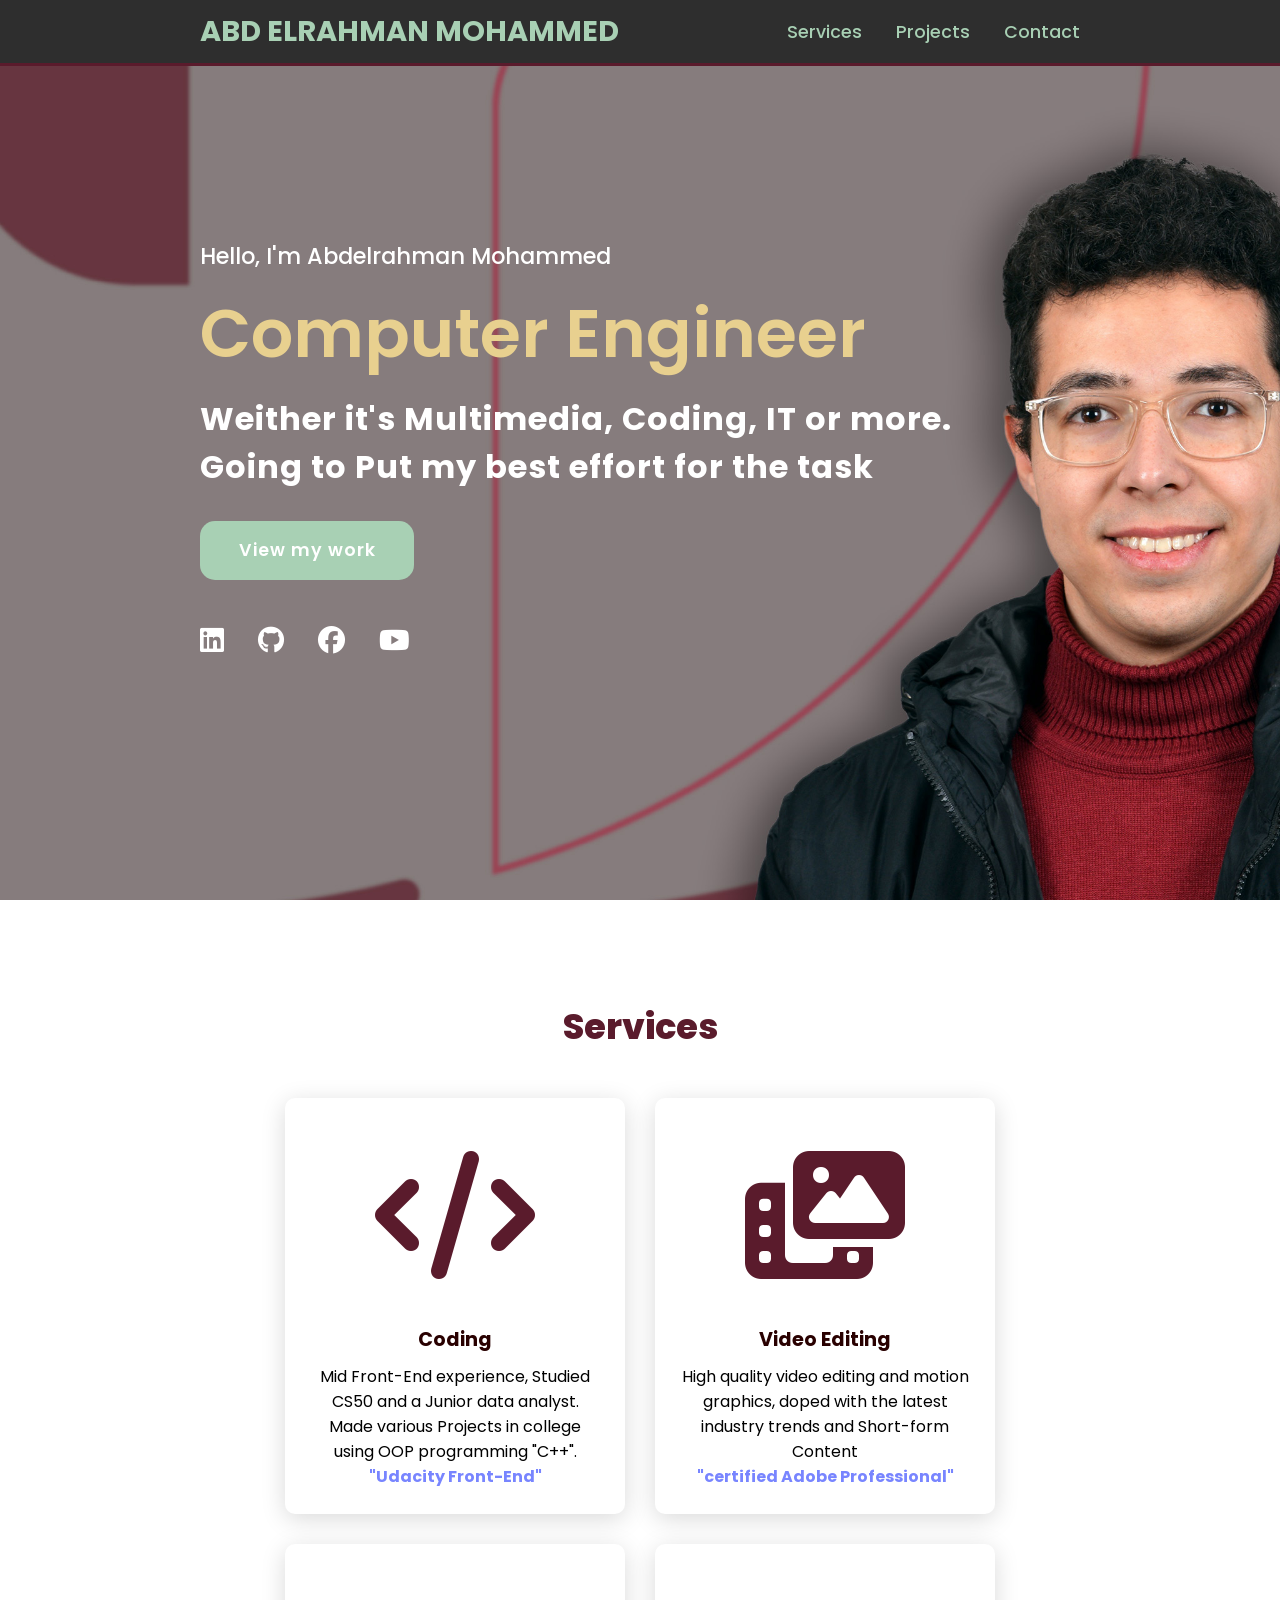
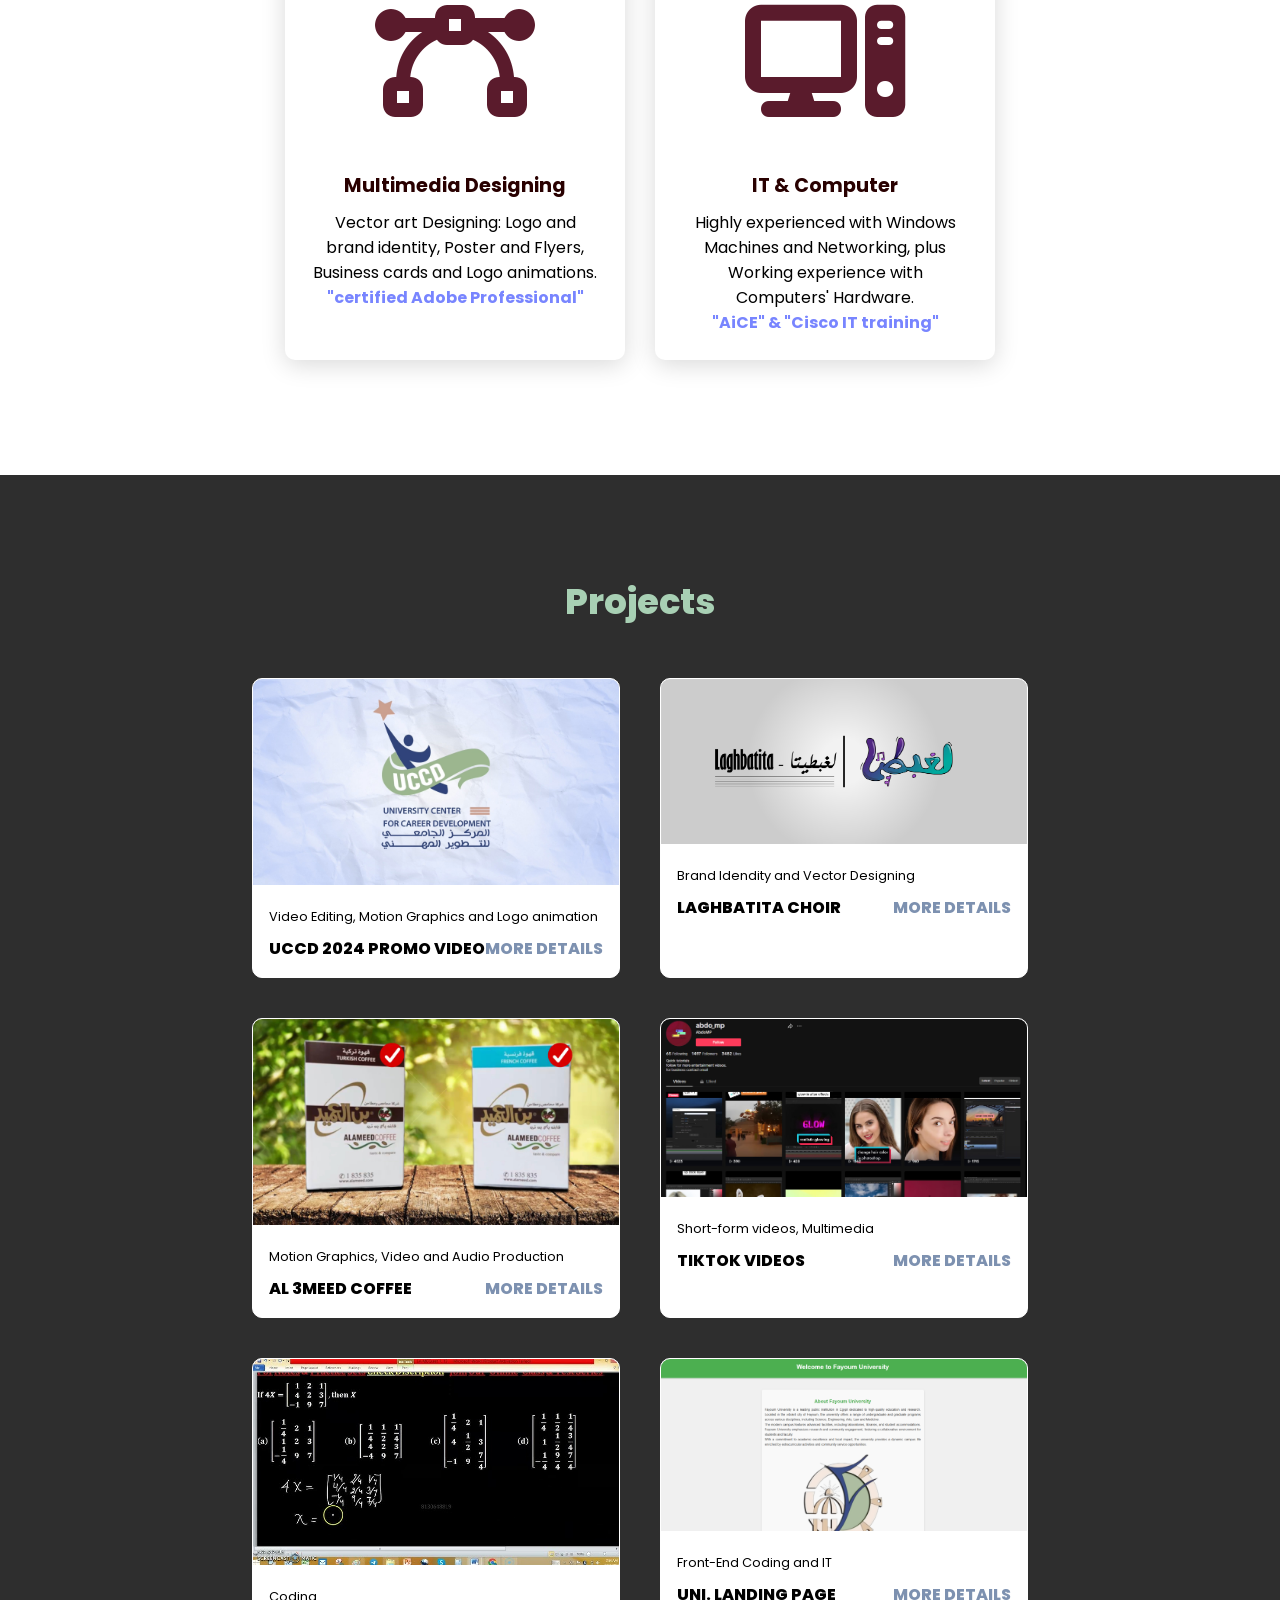
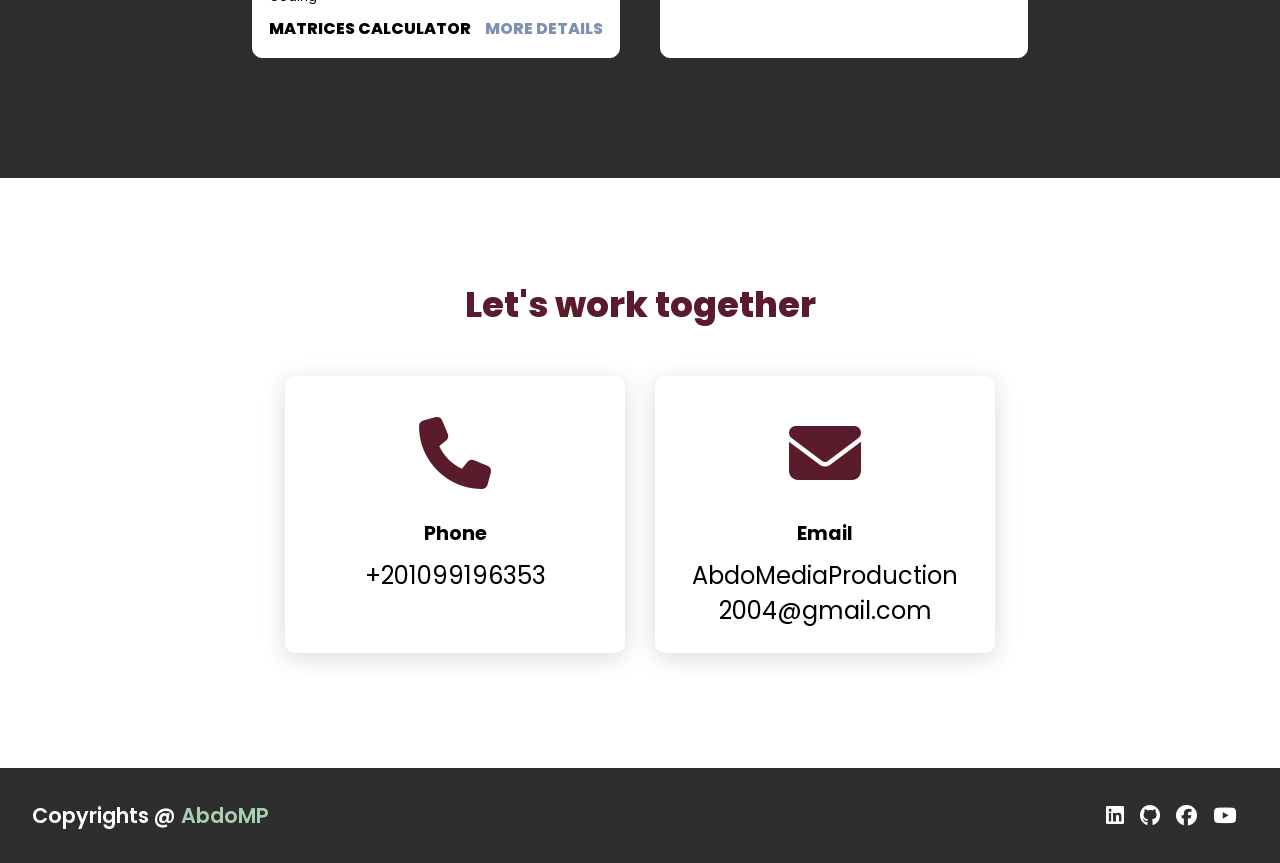
==== index.html @ b83d15d7 "Update index.html - added the favicon into the code" ====
<!DOCTYPE html>
<html lang="en">
<head>
    <meta charset="UTF-8">
    <meta http-equiv="X-UA-Compatible" content="IE=edge">
    <meta name="viewport" content="width=device-width, initial-scale=1.0">
    <link rel="stylesheet" href="https://cdnjs.cloudflare.com/ajax/libs/font-awesome/6.6.0/css/all.min.css">
    <link rel="stylesheet" href="style.css">
    <link rel="icon" type="image/png" href="Images/favicon-32x32.png" sizes="32x32">
    <title>Abd ElRahman Moahmmed</title>
</head>
<body>

    <header>
        <a href="#" class="logo">Abd ElRahman Mohammed</a>
        <nav class="navigation">
            <a href="#services">Services</a>
            <a href="#projects">Projects</a>
            <a href="#contact">Contact</a>
        </nav>
    </header>


    <section class="main">
        <div>
            <h2>Hello, I'm Abdelrahman Mohammed<br><span>Computer Engineer</span></h2>
            <h3>Weither it's Multimedia, Coding, IT or more. <br> Going to Put my best effort for the task </h3>
            <a href="#projects" class="main-btn">View my work</a>
            <div class="social-icons">
                <a href="https://www.linkedin.com/in/abdelrahman-abdomp/"><i class="fab fa-linkedin"></i></a>
                <a href="https://github.com/AbdoMP/"><i class="fab fa-github"></i></a>
                <a href="https://www.facebook.com/abdelrahman.MP"><i class="fab fa-facebook"></i></a>
                <a href="https://www.youtube.com/@AbdelrahmanMohammed-AMP"><i class="fab fa-youtube"></i></a>
            </div>
        </div>
    </section>

    <section class="cards" id="services">
        <h2 class="title">Services</h2>
        <div class="content">
            <div class="card">
                <div class="icon">
                    <i class="fas fa-code"></i>
                </div>
                <div class="info">
                    <h3>Coding</h3>
                    <p>Mid Front-End experience, Studied CS50 and a Junior data analyst. Made various Projects in college using OOP programming "C++".<br><span class="doped-text"><a href="https://www.linkedin.com/in/abdelrahman-abdomp/details/certifications/1722233247316/single-media-viewer?type=DOCUMENT&profileId=ACoAAEUu2M4BMmlgwh58md3_iPTvlLld6Kmhwlw&lipi=urn%3Ali%3Apage%3Ad_flagship3_profile_view_base_certifications_details%3BXiGiwNswSCu78%2B%2FYPoWRJw%3D%3D" target="_blank">"Udacity Front-End"</a></span></p>
                </div>
            </div>
            <div class="card">
                <div class="icon">
                    <i class="fa-solid fa-photo-film"></i>
                </div>
                <div class="info">
                    <h3>Video Editing</h3>
                    <p>High quality video editing and motion graphics, doped with the latest industry trends and Short-form Content<br><span class="doped-text"><a href="https://www.linkedin.com/in/abdelrahman-abdomp/details/certifications/1719324567109/single-media-viewer?type=DOCUMENT&profileId=ACoAAEUu2M4BMmlgwh58md3_iPTvlLld6Kmhwlw&lipi=urn%3Ali%3Apage%3Ad_flagship3_profile_view_base_certifications_details%3B%2FbfUIyzpTRaXxuN9Q1cxyA%3D%3D" target="_blank">"certified Adobe Professional"</a></span></p>
                </div>
            </div>
            <div class="card">
                <div class="icon">
                    <i class="fas fa-solid fa-bezier-curve"></i>
                </div>
                <div class="info">
                    <h3>Multimedia Designing</h3>
                    <p>Vector art Designing: Logo and brand identity, Poster and Flyers, Business cards and Logo animations. <br><span class="doped-text"><a href="https://www.linkedin.com/in/abdelrahman-abdomp/details/certifications/1719324567109/single-media-viewer?type=DOCUMENT&profileId=ACoAAEUu2M4BMmlgwh58md3_iPTvlLld6Kmhwlw&lipi=urn%3Ali%3Apage%3Ad_flagship3_profile_view_base_certifications_details%3B%2FbfUIyzpTRaXxuN9Q1cxyA%3D%3D" target="_blank">"certified Adobe Professional"</a></span></p>
                </div>
            </div>
            <div class="card">
                <div class="icon">
                    <i class="fas fa-solid fa-computer"></i>
                </div>
                <div class="info">
                    <h3>IT & Computer</h3>
                    <p>Highly experienced with Windows Machines and Networking, plus Working experience with Computers' Hardware.<br><span class="doped-text"><a href="https://intranet.alxswe.com/certificates/RcXTC2Nf6H" target="_blank">"AiCE"</a> & "Cisco IT training"</span></p>
                </div>
            </div>
        </div>
    </section>

    <section class="projects" id="projects">
        <h2 class="title">Projects</h2>
        <div class="content">
            <div class="project-card">
                <div class="project-image">
                    <img src="Images/Projects/UCCD-Promo/UCCD-Promo.jpg" alt="UCCD-Promo">
                </div>
                <div class="project-info">
                    <p class="project-category">Video Editing, Motion Graphics and Logo animation</p>
                    <strong class="project-title">
                        <span>UCCD 2024 Promo Video</span>
                        <a href="https://www.youtube.com/watch?v=gYObmdC-WsQ" class="more-details" target="_blank">More details</a>
                    </strong>
                </div>
            </div>
            <div class="project-card">
                <div class="project-image">
                    <img src="Images/Projects/Laghbatita/Baner.png" alt="Laghbatita"/>
                </div>
                <div class="project-info">
                    <p class="project-category">Brand Idendity and Vector Designing</p>
                    <strong class="project-title">
                        <span>Laghbatita Choir</span>
                        <a href="https://www.instagram.com/laghbatitachoir/" class="more-details" target="_blank">More details</a>
                    </strong>
                </div>
            </div>
            <div class="project-card">
                <div class="project-image">
                    <img src="Images/Projects/Al-3meed-Coffee/al3meed-photo.jpg" alt="al3meed"/>
                </div>
                <div class="project-info">
                    <p class="project-category">Motion Graphics, Video and Audio Production</p>
                    <strong class="project-title">
                        <span>Al 3meed Coffee</span>
                        <a href="https://www.youtube.com/watch?v=Ej0nU4CX_0M" target="_blank" class="more-details">More details</a>
                    </strong>
                </div>
            </div>
            <div class="project-card">
                <div class="project-image">
                    <img src="Images/Projects/TikTok/tiktok-screenshot.jpg" alt="tiktok"/>
                </div>
                <div class="project-info">
                    <p class="project-category">Short-form videos, Multimedia</p>
                    <strong class="project-title">
                        <span>TikTok videos</span>
                        <a href="https://www.tiktok.com/@abdo_mp" target="_blank" class="more-details">More details</a>
                    </strong>
                </div>
            </div>
            <div class="project-card">
                <div class="project-image">
                    <img src="Images/Projects/Matices-Calc/matrix.jpg" alt="matrix"/>
                </div>
                <div class="project-info">
                    <p class="project-category">Coding</p>
                    <strong class="project-title">
                        <span>Matrices Calculator</span>
                        <a href="https://github.com/AbdoMP/Matrix-Calculator" target="_blank" class="more-details">More details</a>
                    </strong>
                </div>
            </div>
            <div class="project-card">
                <div class="project-image">
                    <img src="Images/Projects/College-landing-page/college-screenshot.png" alt="uni-landing-page"/>
                </div>
                <div class="project-info">
                    <p class="project-category">Front-End Coding and IT</p>
                    <strong class="project-title">
                        <span>Uni. Landing page</span>
                        <a href="https://youtu.be/jrsmlNrQq4Q" target="_blank" class="more-details">More details</a>
                    </strong>
                </div>
            </div>
        </div>
    </section>

    <section class="cards contact" id="contact">
        <h2 class="title">Let's work together</h2>
        <div class="content">
            <div class="card">
                <div class="icon">
                    <i class="fas fa-phone"></i>
                </div>
                <div class="info">
                    <h3>Phone</h3>
                    <p>+201099196353</p>
                </div>
            </div>
            <div class="card">
                <div class="icon">
                    <i class="fas fa-envelope"></i>
                </div>
                <div class="info">
                    <h3>Email</h3>
                    <p>AbdoMediaProduction<br>2004@gmail.com</p>
                </div>
            </div>
        </div>
    </section>
    
    <footer class="footer">
        <p class="footer-title">Copyrights @ <span>AbdoMP</span></p>
        <div class="social-icons">
            <a href="https://www.linkedin.com/in/abdelrahman-abdomp/"><i class="fab fa-linkedin"></i></a>
            <a href="https://github.com/AbdoMP/"><i class="fab fa-github"></i></a>
            <a href="https://www.facebook.com/abdelrahman.MP"><i class="fab fa-facebook"></i></a>
            <a href="https://www.youtube.com/@AbdelrahmanMohammed-AMP"><i class="fab fa-youtube"></i></a>
        </div>
    </footer>

</body>
</html>
---- style.css ----
@import url('https://fonts.googleapis.com/css2?family=Poppins:ital,wght@0,100;0,200;0,300;0,400;0,500;0,600;0,700;0,800;0,900;1,100;1,200;1,300;1,400;1,500;1,600;1,700;1,800;1,900&display=swap');

*{
    font-family: 'Poppins', sans-serif;
    margin: 0;
    padding: 0;
    box-sizing: border-box;
    scroll-behavior: smooth; 
}


header {
    background-color: #2E2E2E;
    width: 100%;
    position: fixed;
    z-index: 999;
    display: flex;
    justify-content: space-between;
    align-items: center;
    padding: 10px 200px ;
    border-bottom: 0.2em solid #5A1B2C;
}

.logo{
    text-decoration: none;
    color: #A8D0B4;
    text-transform: uppercase;
    font-weight: 700;
    font-size: 1.8em;
}

.navigation a{
    color: #A8D0B4;
    text-decoration: none;
    font-size: 1.1em;
    font-weight: 500;
    padding-left: 30px;
}

.navigation a:hover{
    color: #E8D08F;
}

section {
    padding: 100px 200px;
}

.main {
    width: 100%;
    min-height: 100vh;
    display: flex;
    align-items: center;
    background: url(Images/main-Panner.jpg) no-repeat;
    background-size: cover;
    background-position: center;
    background-attachment: fixed;
}

.main h2 {
    color: #ffffff;
    font-size: 1.4em;
    font-weight: 500;
}

.main h2 span {
    display: inline-block;
    margin-top: 10px;
    color: #E8D08F;
    font-size: 3em;
    font-weight: 600;
}

.main h3 {
    color: #fff;
    font-size: 2em;
    font-weight: 700;
    letter-spacing: 1px;
    margin-top: 10px;
    margin-bottom: 30px;
}

.main-btn {
    color: #fff;
    background-color: #A8D0B4;
    text-decoration: none;
    font-size: 1.1em;
    font-weight: 600;
    display: inline-block;
    padding: 0.9375em 2.1875em;
    letter-spacing: 1px;
    border-radius: 15px;
    margin-bottom: 40px;
    transition: 0.7s ease;
}

.main-btn:hover {
    background-color: #b3afa4;
    transform: scale(1.1);
}

.social-icons a {
    color: #fff;
    font-size: 1.7em;
    padding-right: 30px;
}

.title {
    display: flex;
    justify-content: center;
    color: #5A1B2C;
    font-size: 2.2em;
    font-weight: 800;
    margin-bottom: 30px;
}

.content {
    display: flex;
    justify-content: center;
    flex-direction: row;
    flex-wrap: wrap;
}

.doped-text{
    color: #7885ff;
    font-weight: bolder;
    text-decoration: none;
}

.doped-text a{
    text-decoration: none;
    color: #7885ff;
}

.doped-text a:hover{
    color: #485aff;
}

.projects h2{
    color: #A8D0B4;
}

.card {
    background-color: #fff;
    width: 21.25em;
    box-shadow: 0 5px 25px rgba(1 1 1 / 15%);
    border-radius: 10px;
    padding: 25px;
    margin: 15px;
    transition: 0.7s ease;
}

.card:hover {
    transform: scale(1.1);
}

.card .icon {
    color: #5A1B2C;
    font-size: 8em;
    text-align: center;
}

.info {
    text-align: center;
}

.info h3{
    color: #290000;
    font-size: 1.2em;
    font-weight: 700;
    margin: 10px;
}

.projects {
    background-color: #2E2E2E;
}

.projects .content{
    margin-top: 30px;
}

.project-card {
    background-color: #fff;
    border: 1px solid #fff;
    min-height: 14em;
    width: 23em;
    overflow: hidden;
    border-radius: 10px;
    margin: 20px;
    transition: 0.7s ease;
}

.project-card:hover {
   transform: scale(1.1);
}

.project-card:hover .project-image {
    opacity: 0.9;
 }

.project-image img{
    width: 100%
}

.project-info {
    padding: 1em;
}

.project-category {
    font-size: 0.8em;
    color: #000;
}

.project-title {
    display: flex;
    justify-content: space-between;
    text-transform: uppercase;
    font-weight: 800;
    margin-top: 10px;
}

.more-details {
    text-decoration: none;
    color: #7D91B0;
}

.more-details:hover {
    color: #E8D08F;
}

.contact .icon{
    font-size: 4.5em;
}

.contact .info h3 {
    color: #000;
}

.contact .info p {
    font-size: 1.5em;
}

.footer {
    background-color: #2E2E2E;
    color: #fff;
    padding: 2em;
    display: flex;
    justify-content: space-between;
}

.footer-title {
    font-size: 1.3em;
    font-weight: 600;
}

.footer-title span {
    color: #A8D0B4;
}

.footer .social-icons a{
    font-size: 1.3em;
    padding: 0 12px 0 0;
}

@media (max-width:1023px){
    header{
        padding: 12px 20px;
    }

    .navigation a{
        padding-left: 10px;
    }

    .title{
        font-size: 1.8em;
    }

    section{
        padding: 80px 20px;
    }

    .main-content h2{
        font-size: 1em;
    }

    .main-content h3{
        font-size: 1.6em;
    }

    .content{
        flex-direction: column;
        align-items: center;
    }

}

@media (max-width:641px){
    body{
        font-size: 12px;
    }

    .main-content h2{
        font-size: 0.8em;
    }

    .main-content h3{
        font-size: 1.4em;
    }
}

@media (max-width:300px){
    body{
        font-size: 10px;
     
    }
}
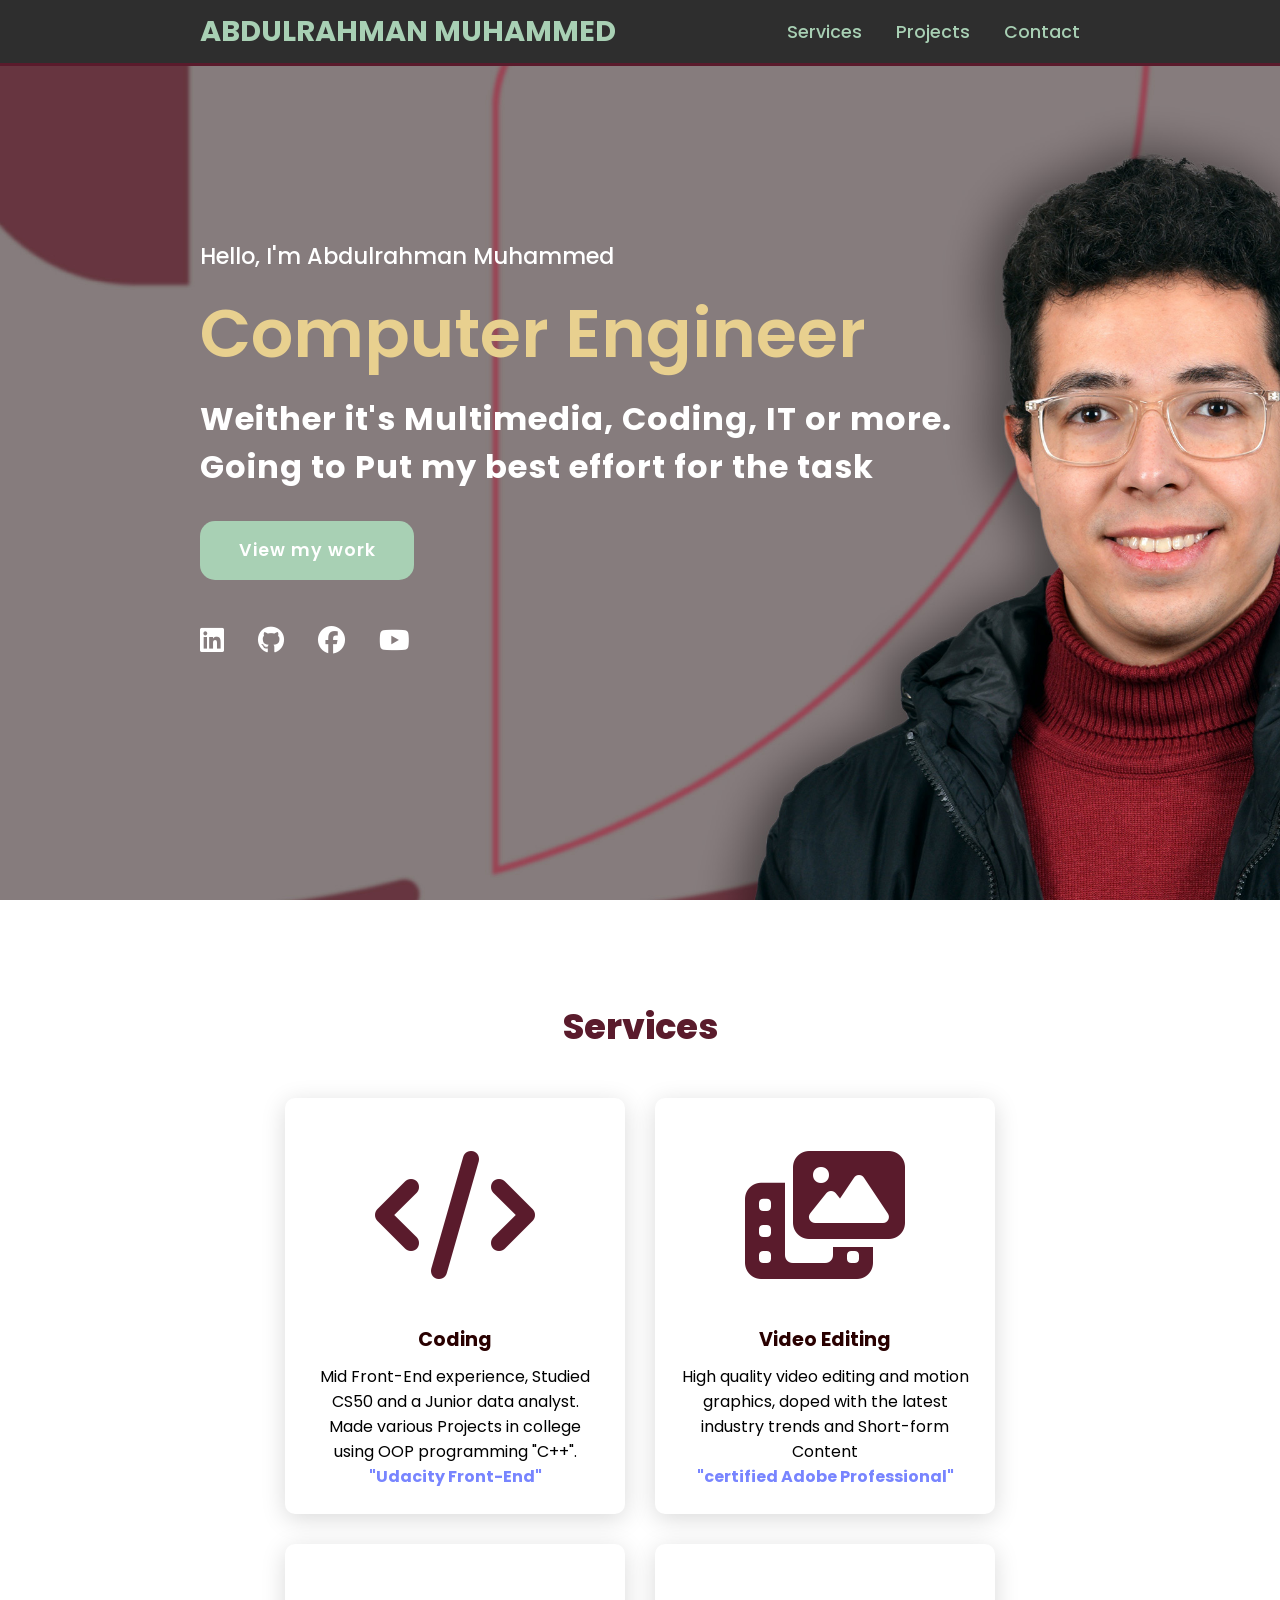
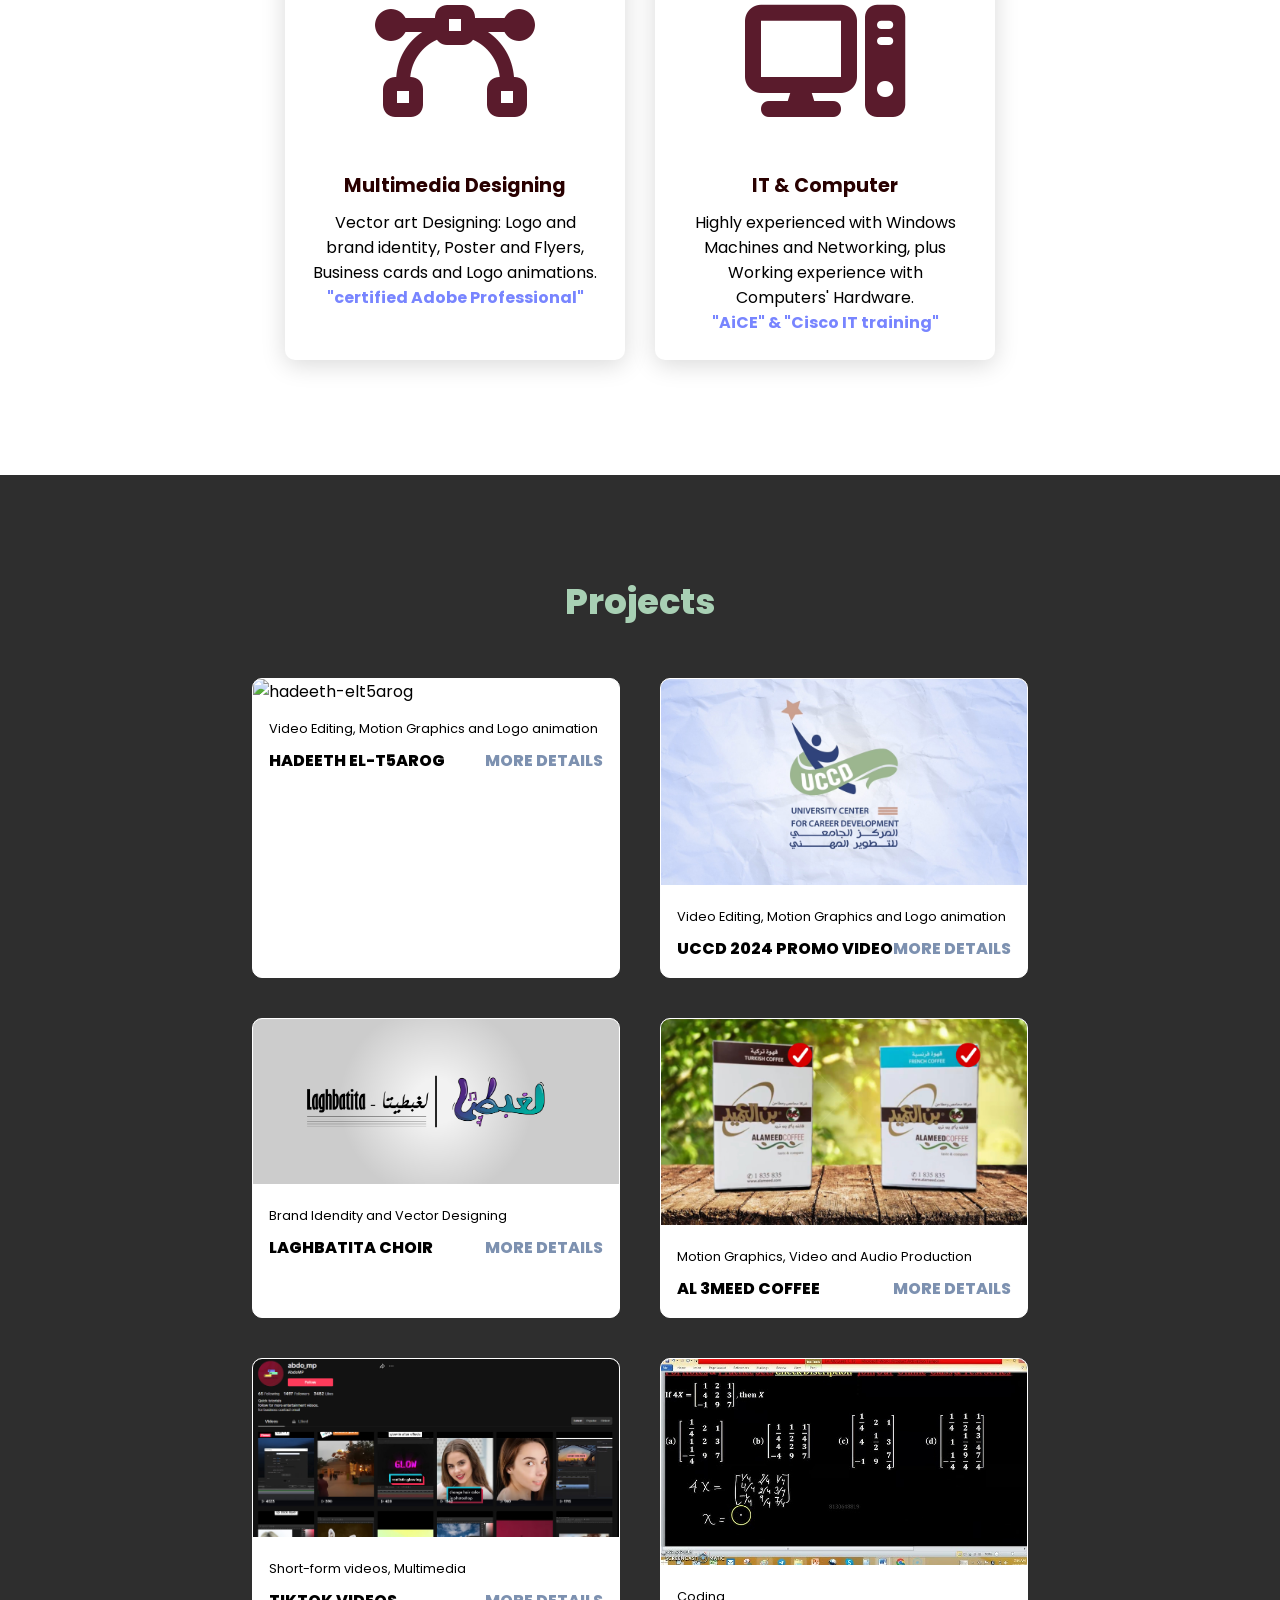
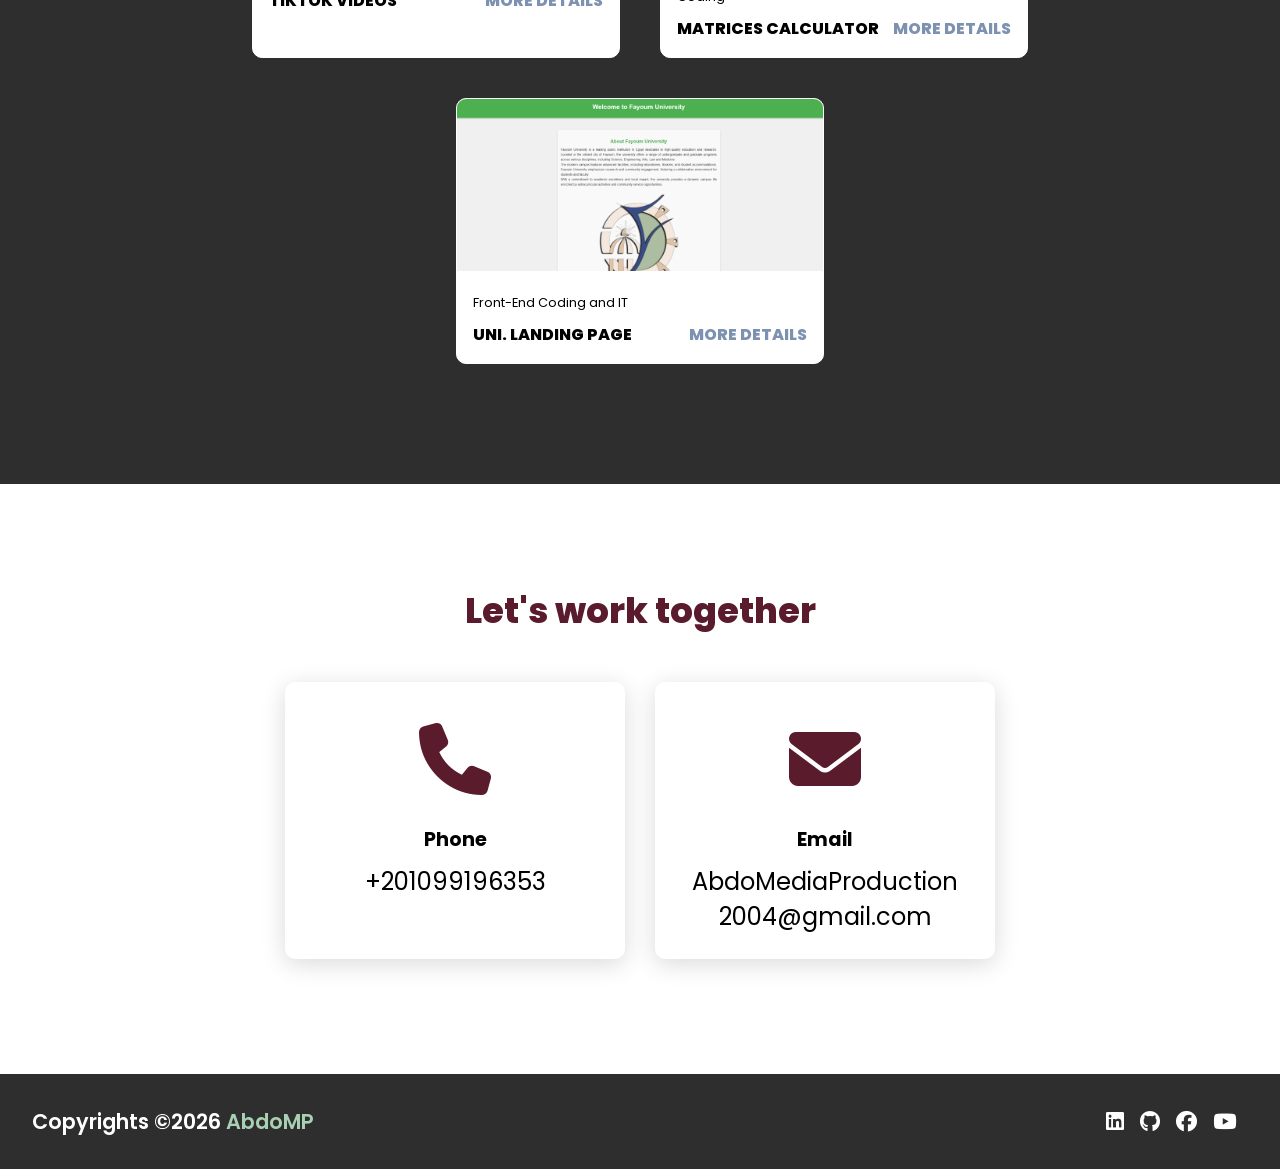
==== commit a4d39681: "hadeeth_elt5arog" ====
--- a/index.html
+++ b/index.html
@@ -7,12 +7,12 @@
     <link rel="stylesheet" href="https://cdnjs.cloudflare.com/ajax/libs/font-awesome/6.6.0/css/all.min.css">
     <link rel="stylesheet" href="style.css">
     <link rel="icon" type="image/png" href="Images/favicon-32x32.png" sizes="32x32">
-    <title>Abd ElRahman Moahmmed</title>
+    <title>Abdulrahman Muhammed</title>
 </head>
 <body>
 
     <header>
-        <a href="#" class="logo">Abd ElRahman Mohammed</a>
+        <a href="#" class="logo">Abdulrahman Muhammed</a>
         <nav class="navigation">
             <a href="#services">Services</a>
             <a href="#projects">Projects</a>
@@ -23,7 +23,7 @@
 
     <section class="main">
         <div>
-            <h2>Hello, I'm Abdelrahman Mohammed<br><span>Computer Engineer</span></h2>
+            <h2>Hello, I'm Abdulrahman Muhammed<br><span>Computer Engineer</span></h2>
             <h3>Weither it's Multimedia, Coding, IT or more. <br> Going to Put my best effort for the task </h3>
             <a href="#projects" class="main-btn">View my work</a>
             <div class="social-icons">
@@ -82,6 +82,18 @@
         <div class="content">
             <div class="project-card">
                 <div class="project-image">
+                    <img src="Images/Projects/UCCD-Promo/hadeeth_elt5arog_team.jpg" alt="hadeeth-elt5arog">
+                </div>
+                <div class="project-info">
+                    <p class="project-category">Video Editing, Motion Graphics and Logo animation</p>
+                    <strong class="project-title">
+                        <span>Hadeeth El-t5arog</span>
+                        <a href="https://drive.google.com/drive/folders/10ndKoJZClbfSYvYB7BWRNtzcg4oHIU8T?usp=sharing" class="more-details" target="_blank">More details</a>
+                    </strong>
+                </div>
+            </div>
+            <div class="project-card">
+                <div class="project-image">
                     <img src="Images/Projects/UCCD-Promo/UCCD-Promo.jpg" alt="UCCD-Promo">
                 </div>
                 <div class="project-info">
@@ -180,7 +192,7 @@
     </section>
     
     <footer class="footer">
-        <p class="footer-title">Copyrights @ <span>AbdoMP</span></p>
+        <p class="footer-title">Copyrights ©2026 <span>AbdoMP</span></p>
         <div class="social-icons">
             <a href="https://www.linkedin.com/in/abdelrahman-abdomp/"><i class="fab fa-linkedin"></i></a>
             <a href="https://github.com/AbdoMP/"><i class="fab fa-github"></i></a>
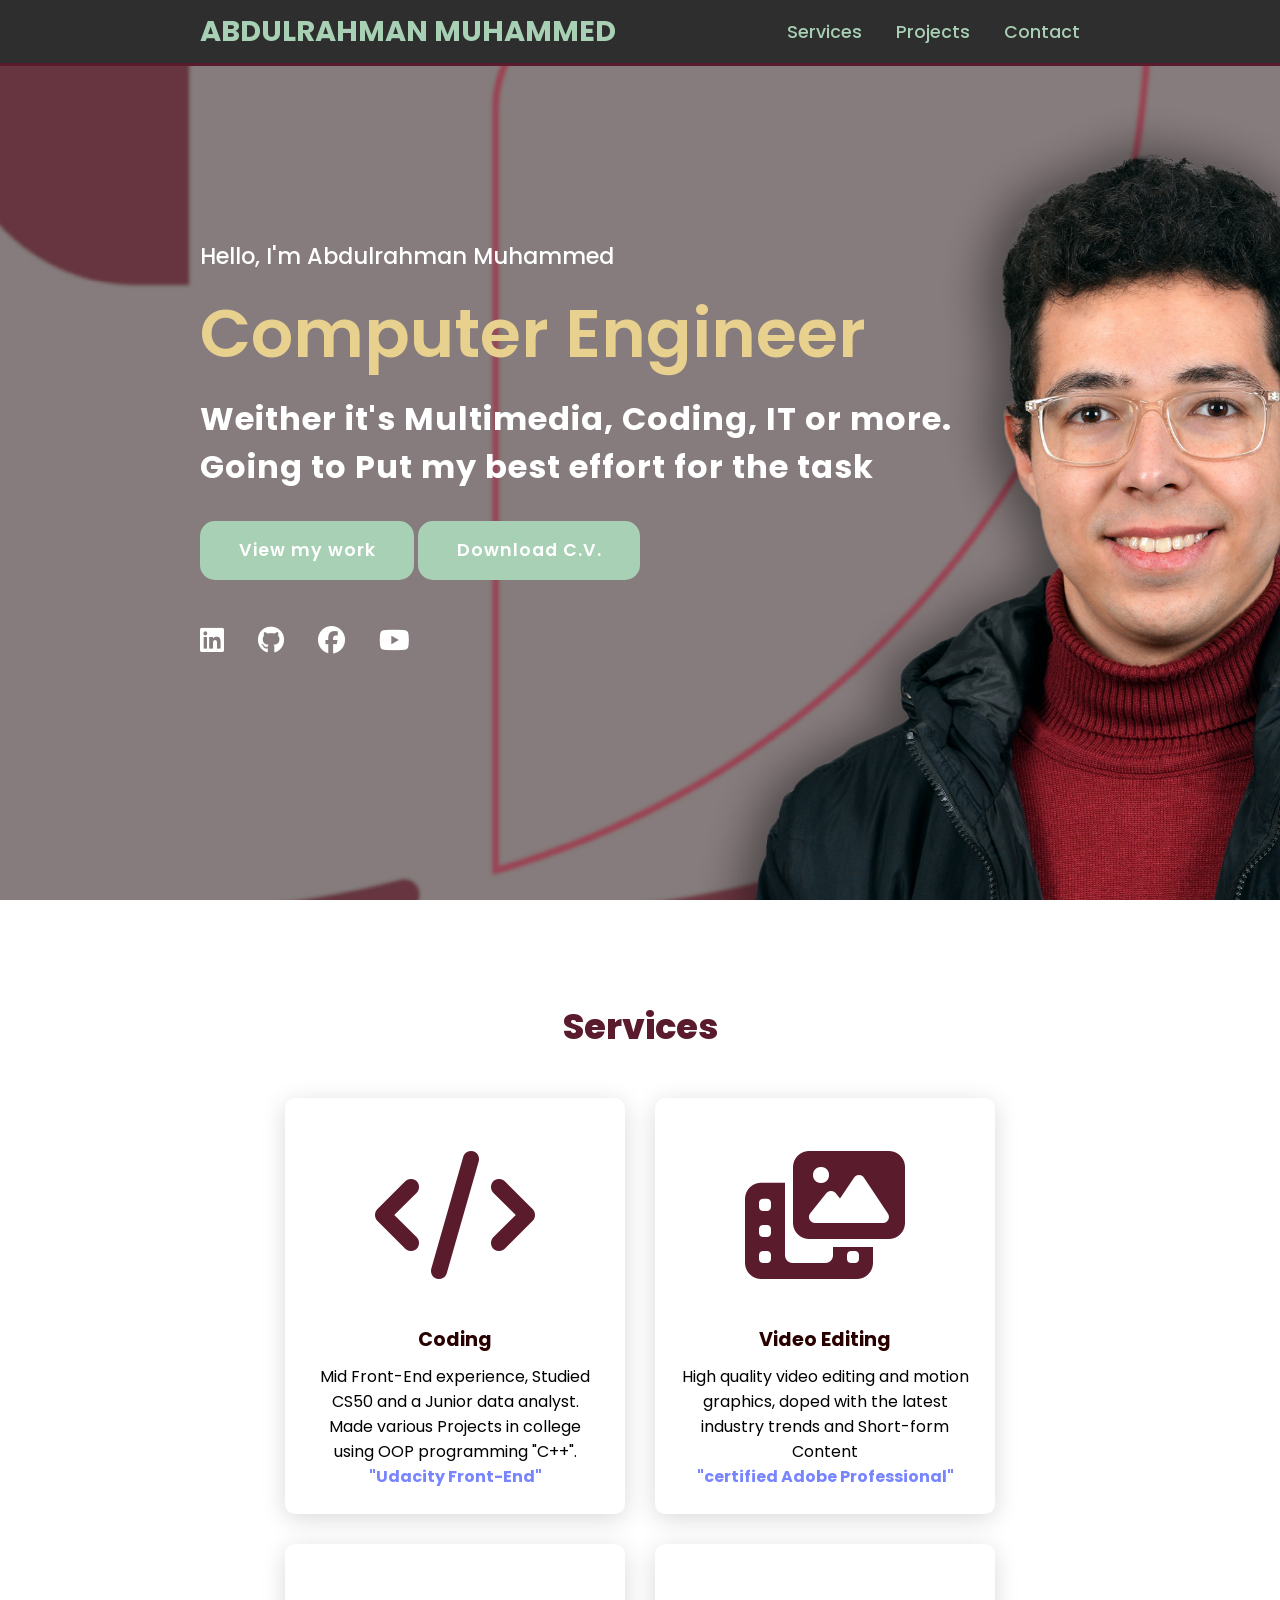
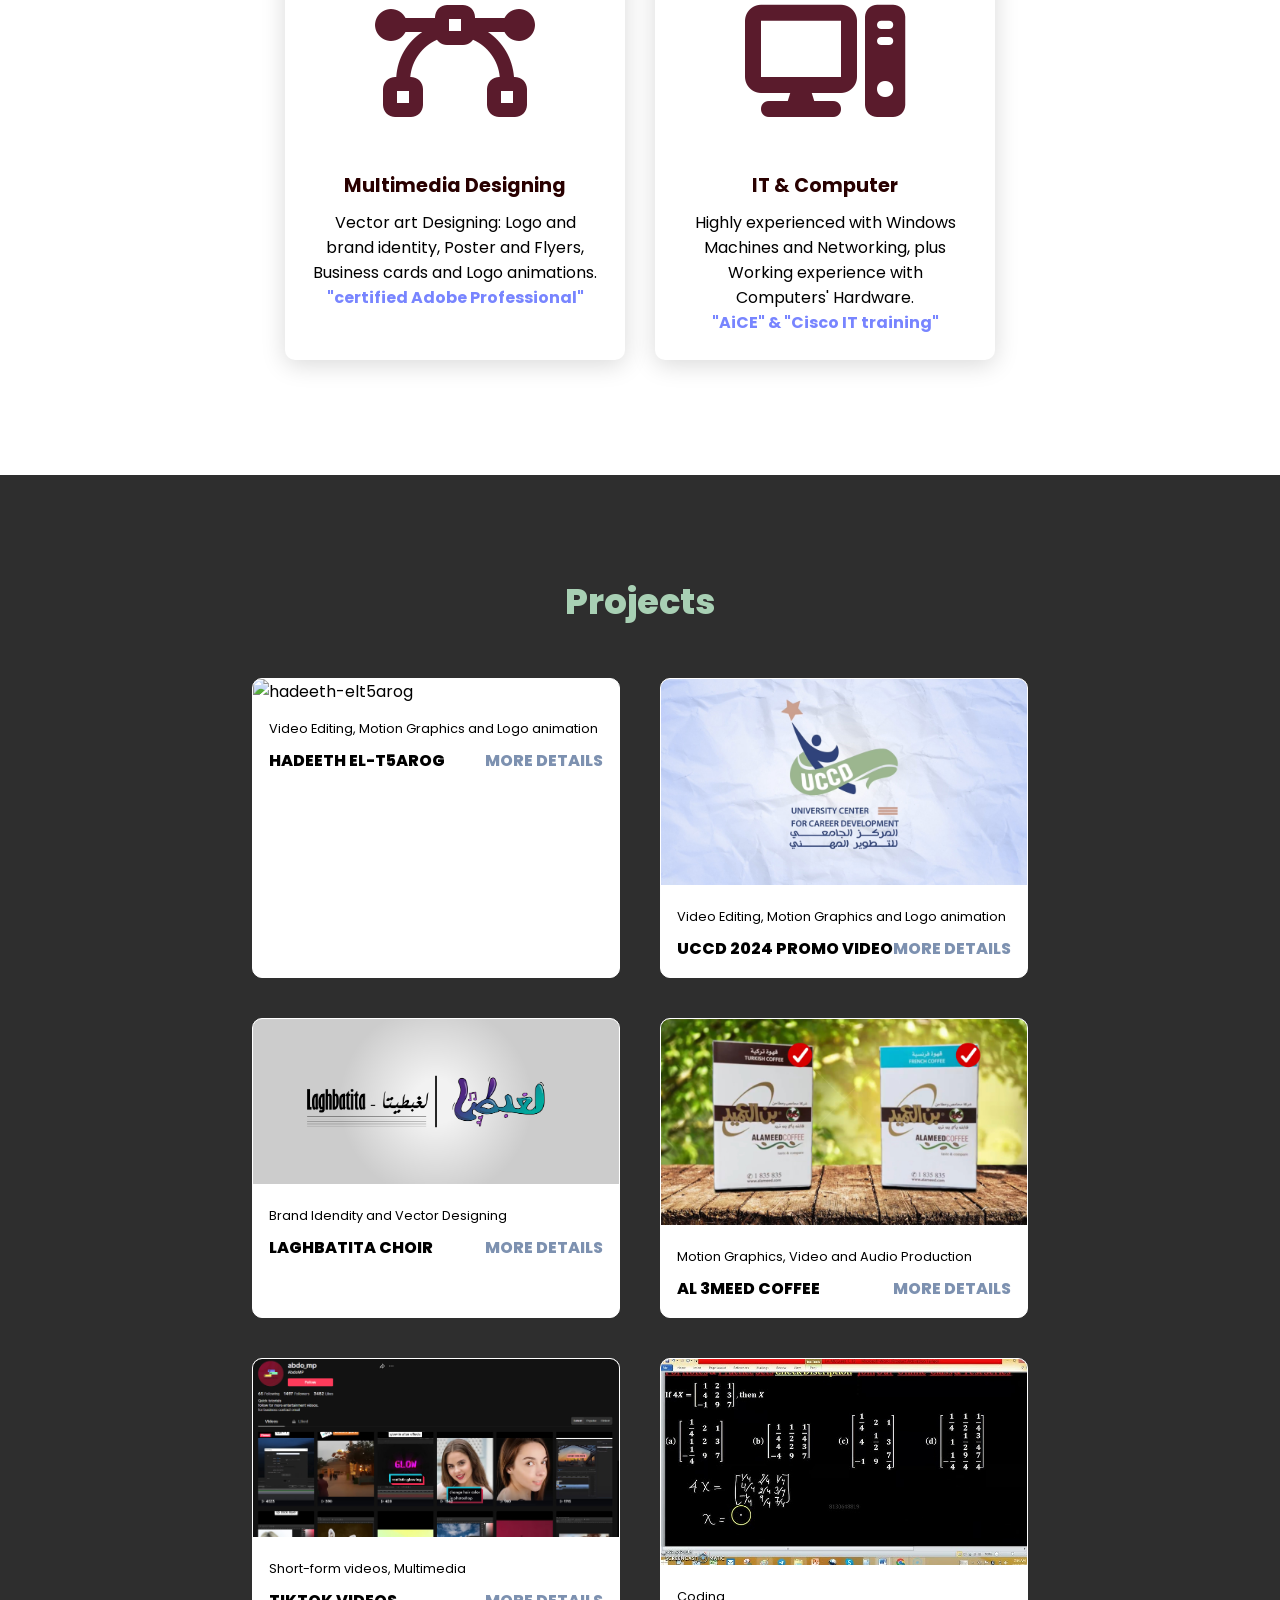
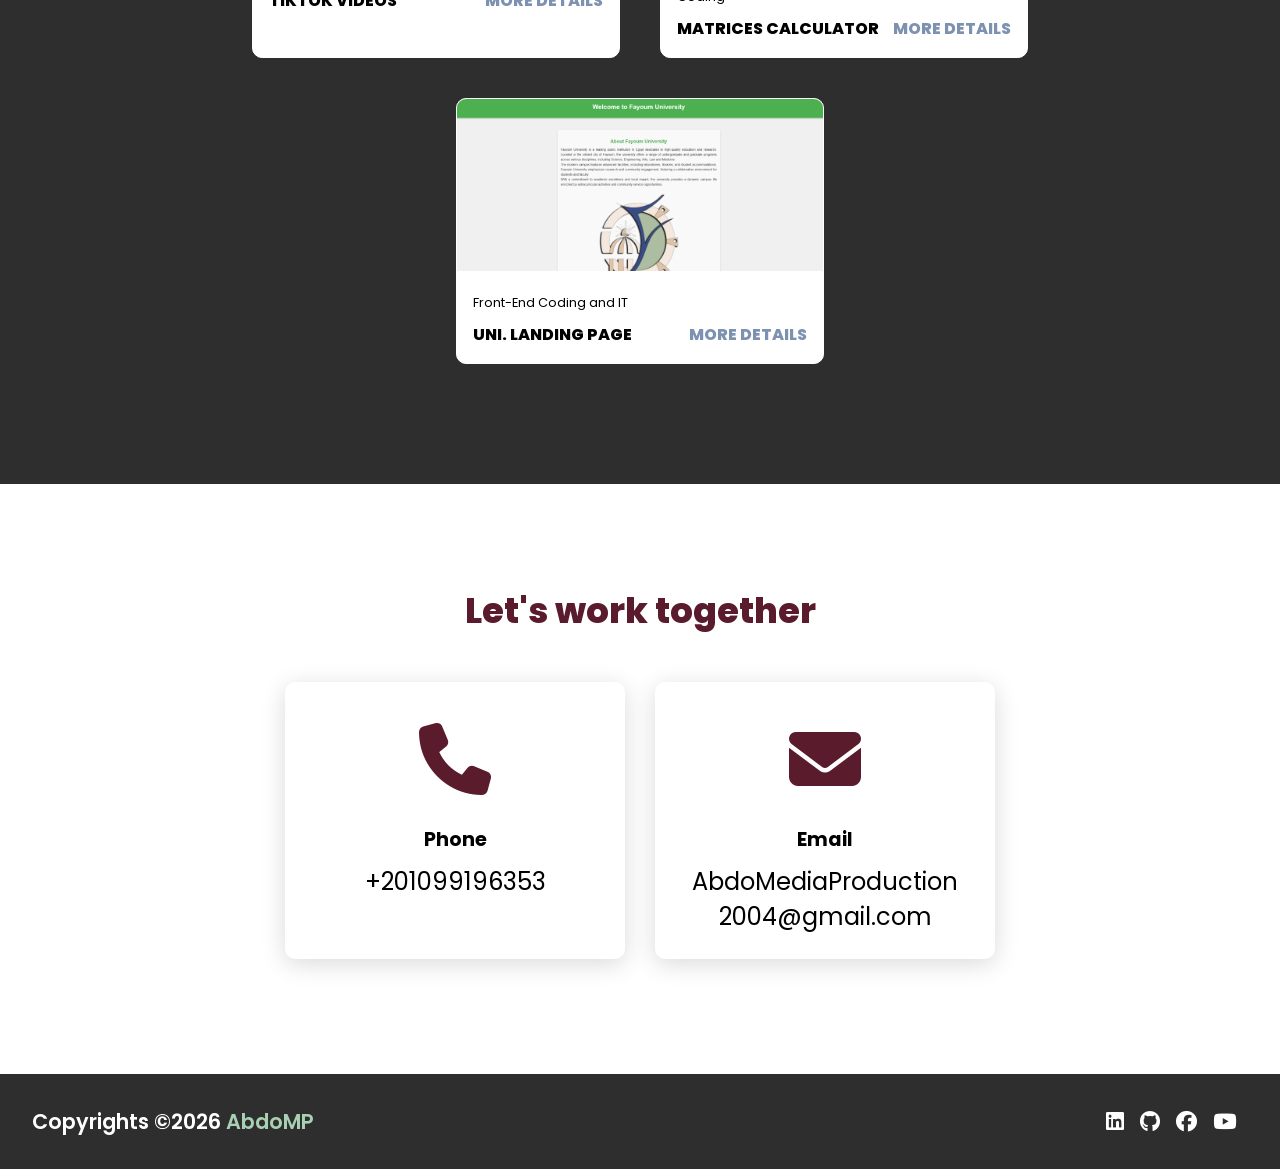
==== commit 8432cdc6: "added CV download button" ====
--- a/index.html
+++ b/index.html
@@ -26,6 +26,7 @@
             <h2>Hello, I'm Abdulrahman Muhammed<br><span>Computer Engineer</span></h2>
             <h3>Weither it's Multimedia, Coding, IT or more. <br> Going to Put my best effort for the task </h3>
             <a href="#projects" class="main-btn">View my work</a>
+            <a href="https://drive.google.com/file/d/1VZoD3uZEVOZo2SVhaOP3H1ysxxbKISN2/view?usp=sharing" class="main-btn">Download C.V.</a>
             <div class="social-icons">
                 <a href="https://www.linkedin.com/in/abdelrahman-abdomp/"><i class="fab fa-linkedin"></i></a>
                 <a href="https://github.com/AbdoMP/"><i class="fab fa-github"></i></a>
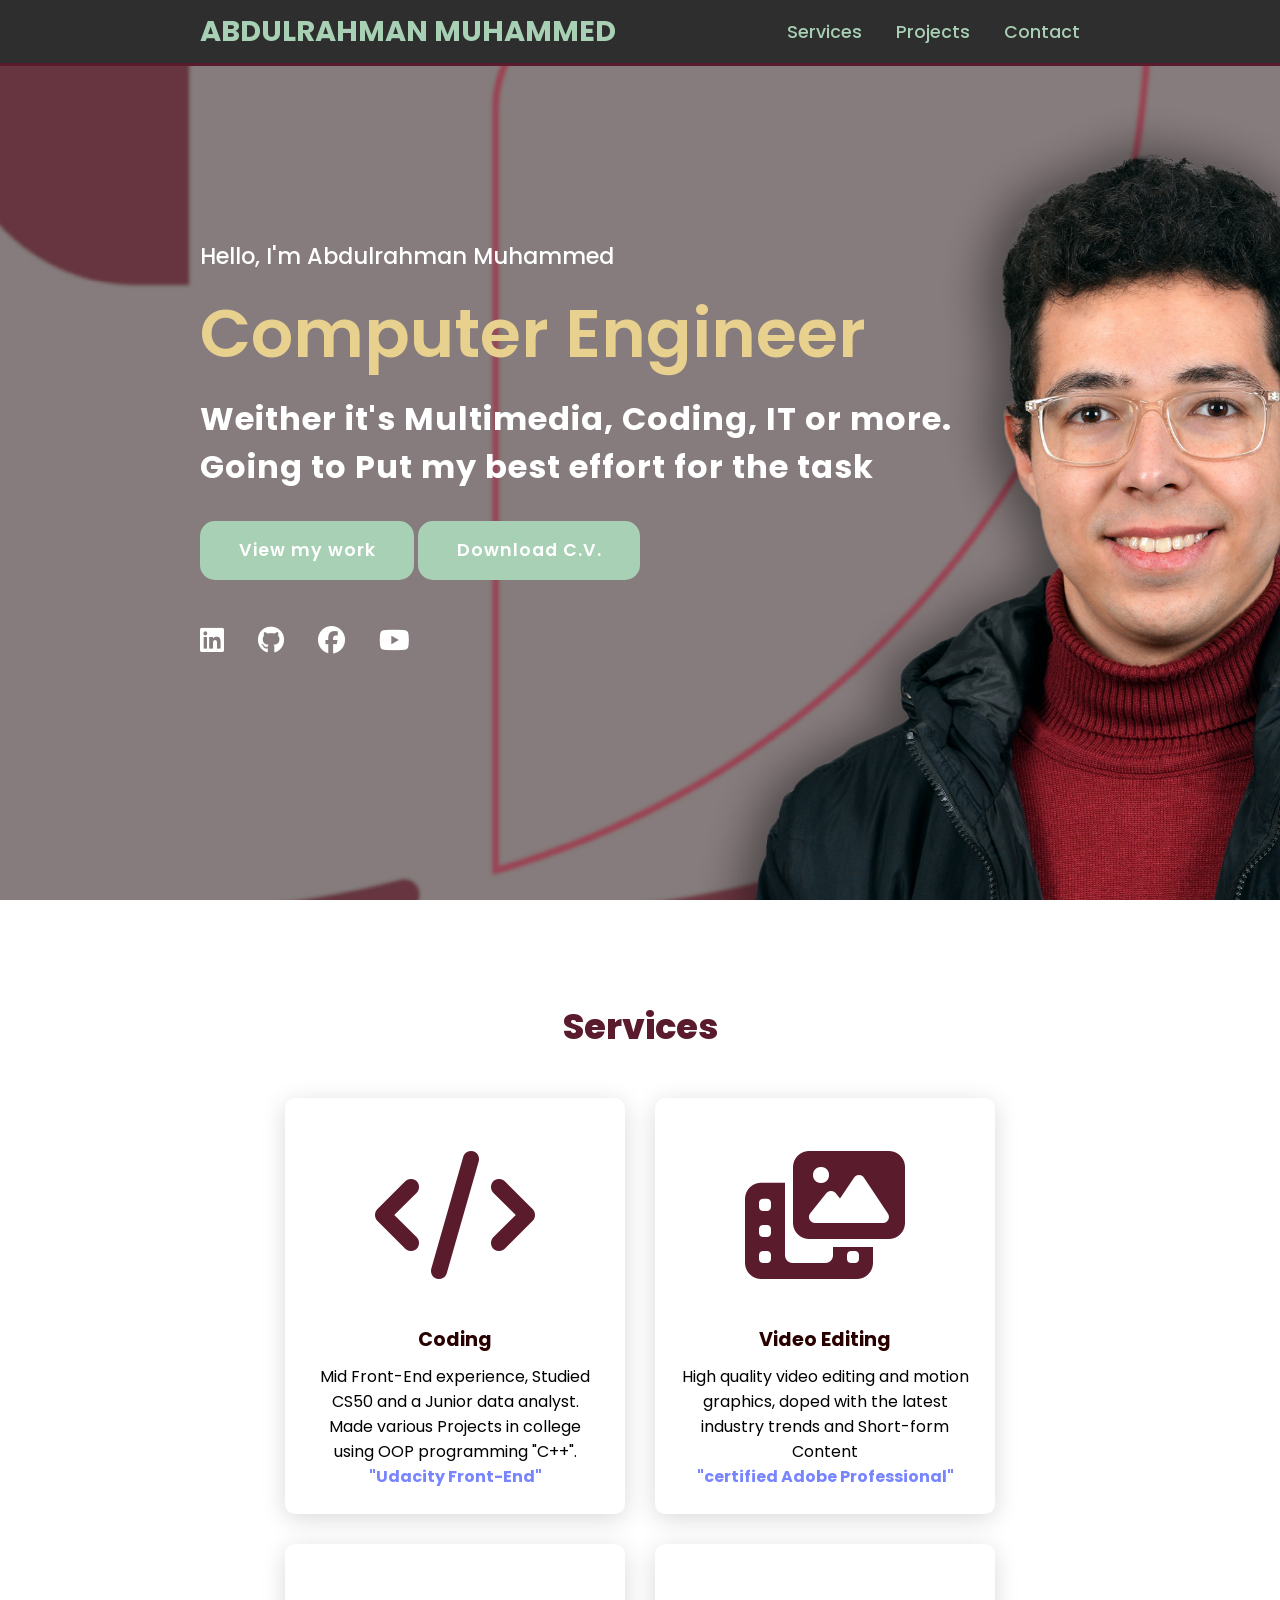
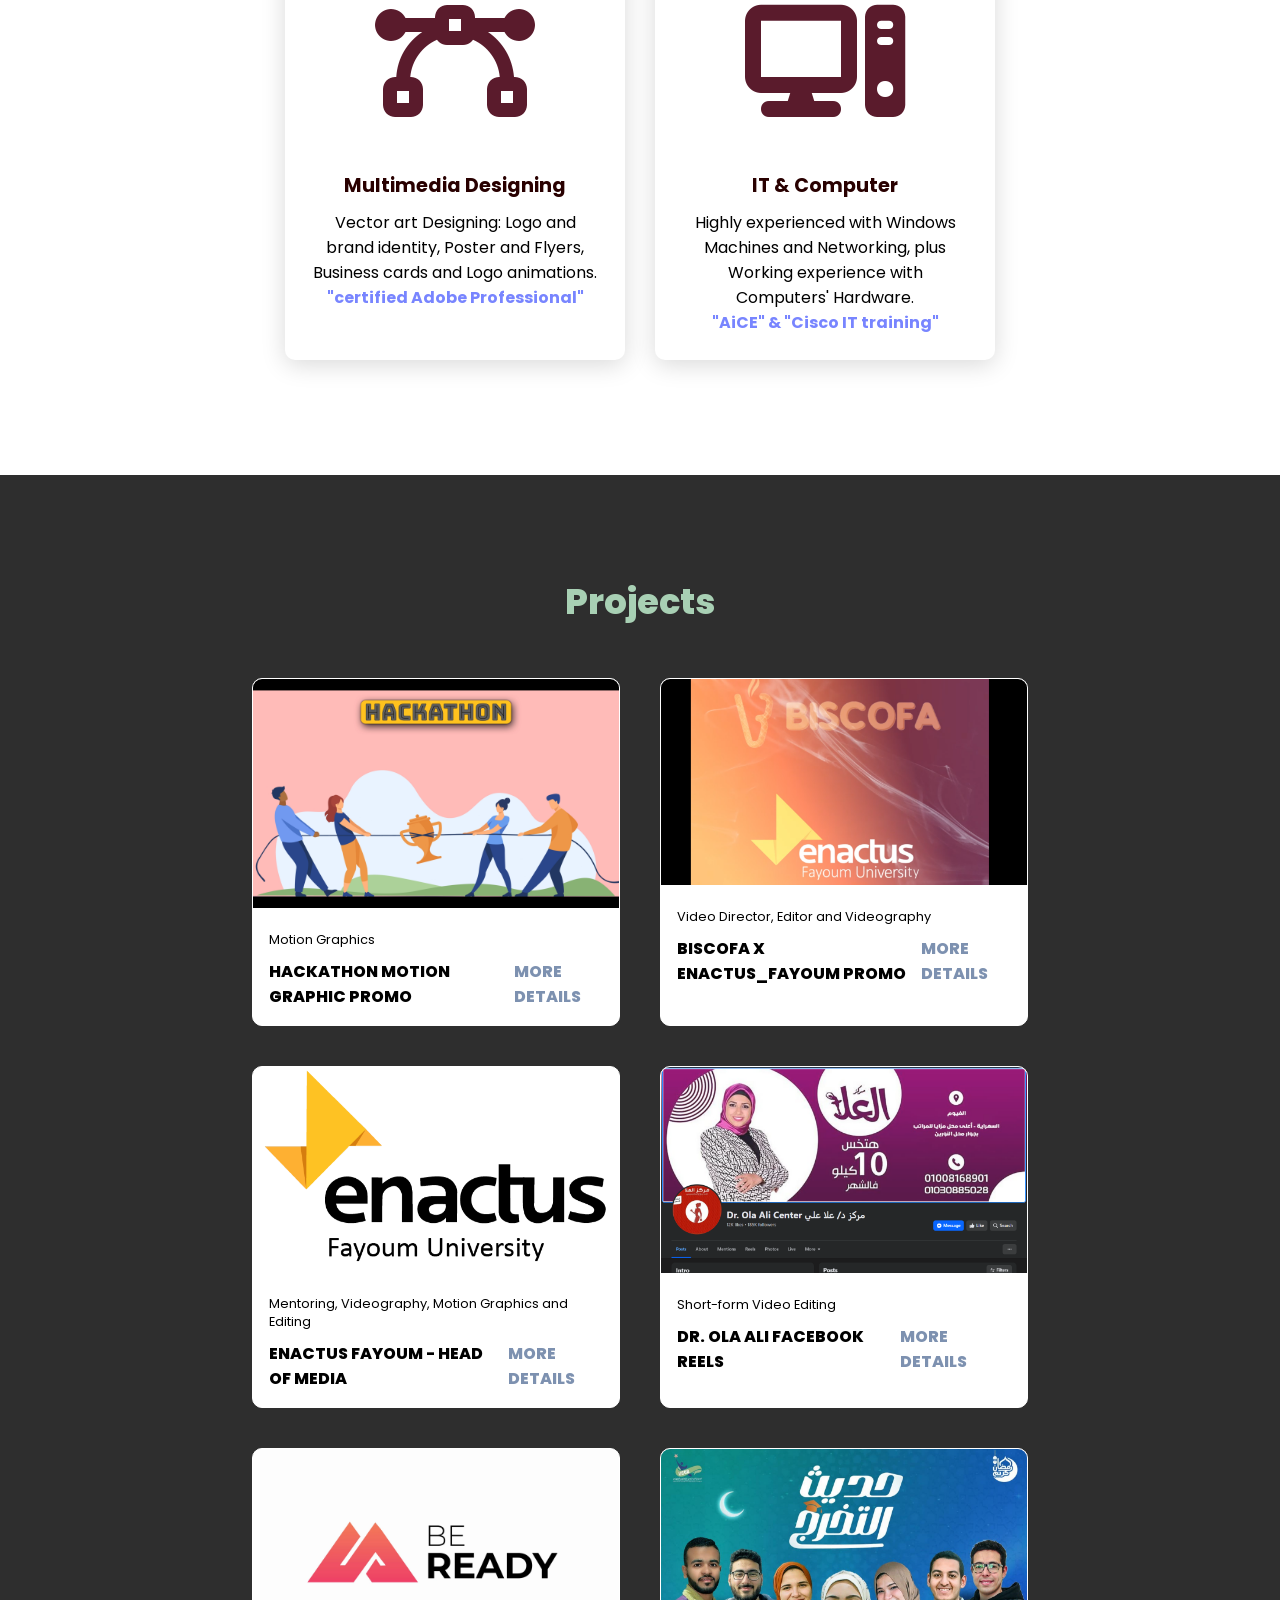
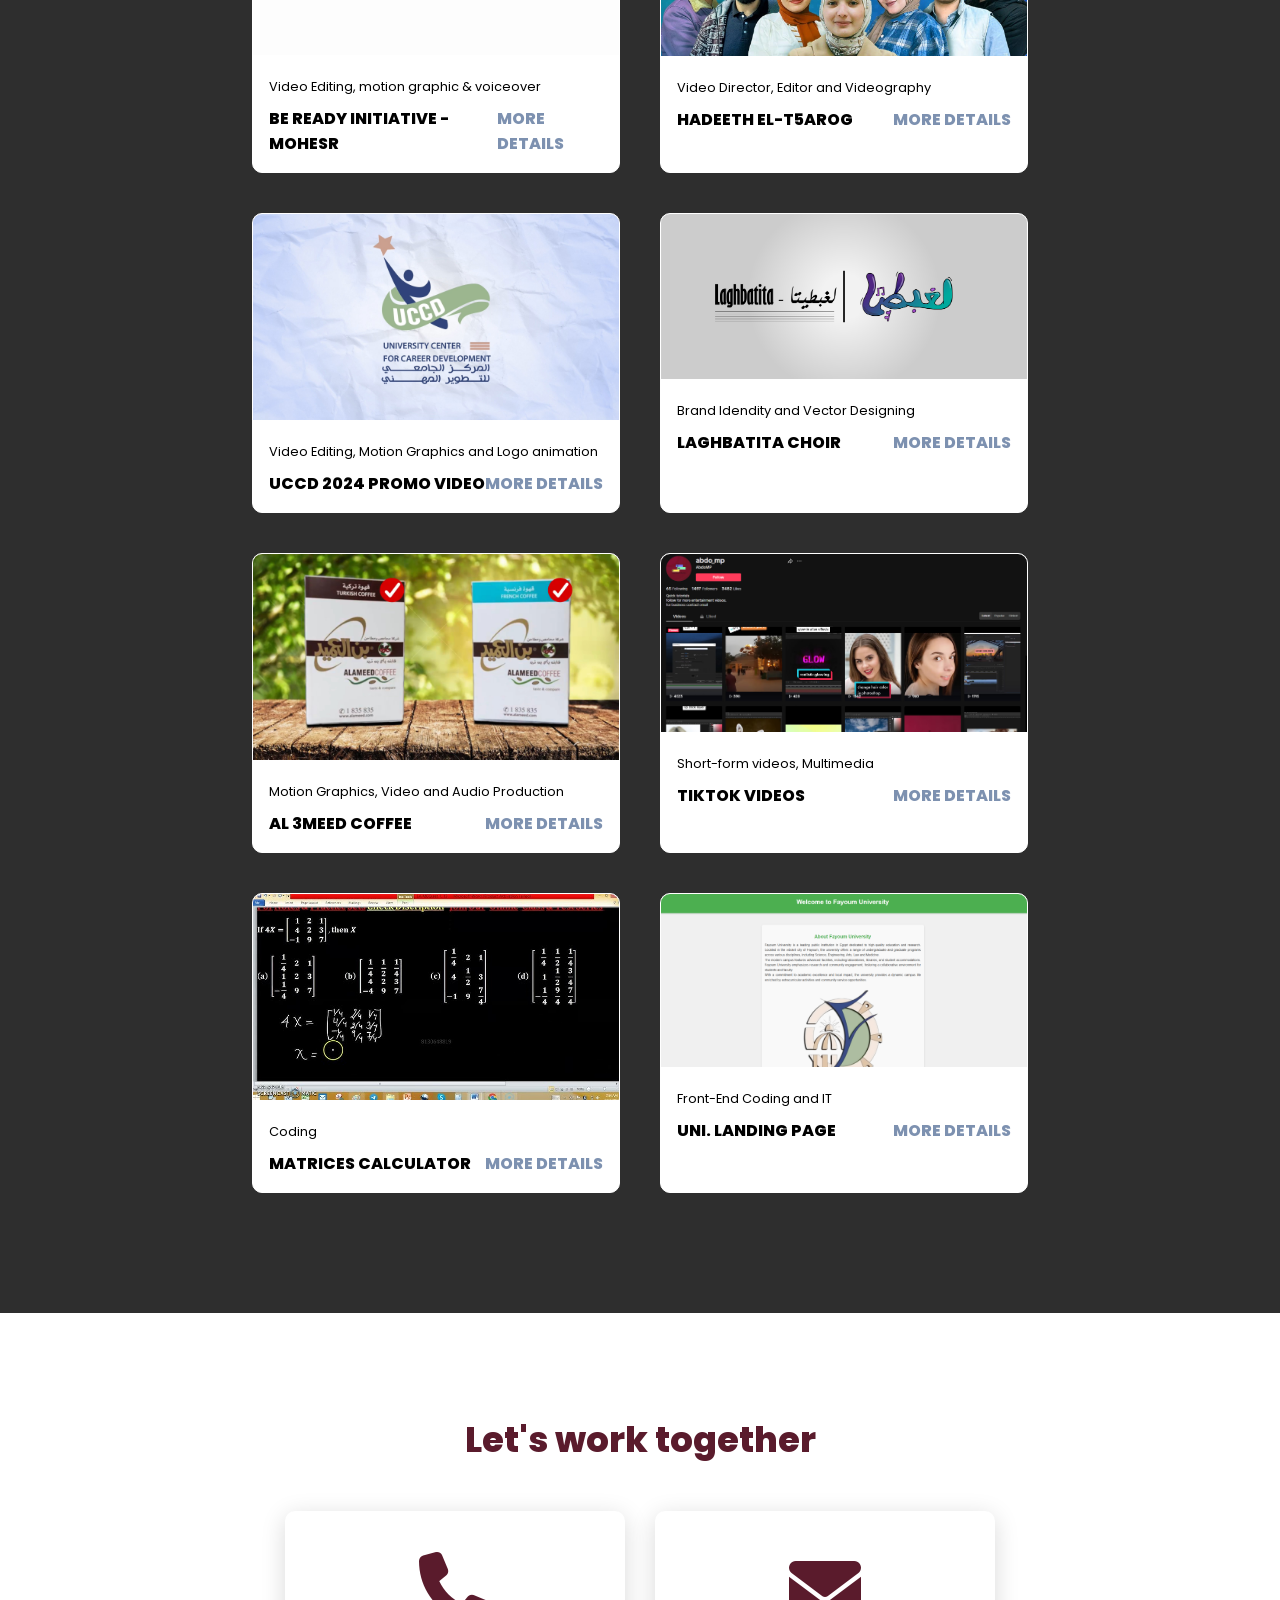
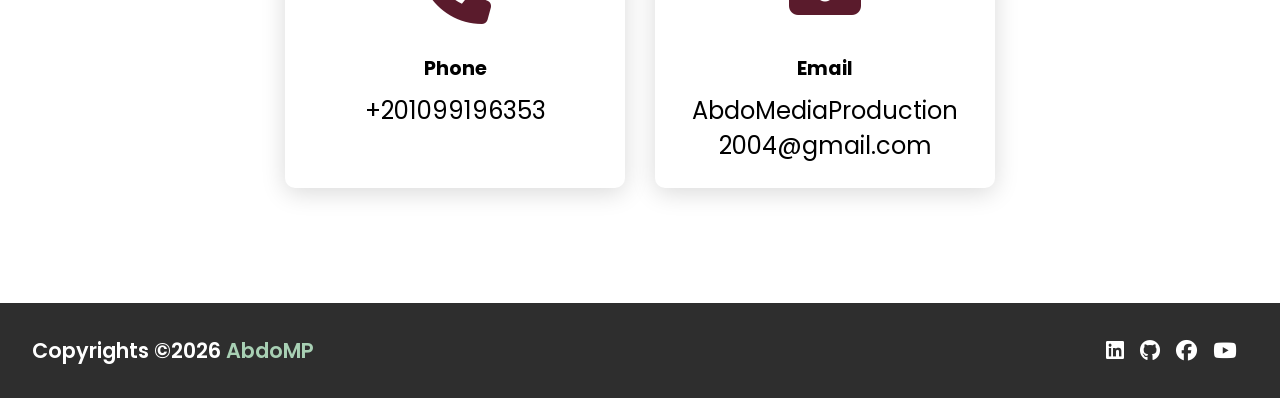
==== commit 4e15a5bc: "2025 Media projects update" ====
--- a/index.html
+++ b/index.html
@@ -81,12 +81,78 @@
     <section class="projects" id="projects">
         <h2 class="title">Projects</h2>
         <div class="content">
-            <div class="project-card">
-                <div class="project-image">
-                    <img src="Images/Projects/UCCD-Promo/hadeeth_elt5arog_team.jpg" alt="hadeeth-elt5arog">
-                </div>
-                <div class="project-info">
-                    <p class="project-category">Video Editing, Motion Graphics and Logo animation</p>
+            
+            <div class="project-card">
+                <div class="project-image">
+                    <img src="Images/Projects/2025_projects/Hackathon.png" alt="Hackathon">
+                </div>
+                <div class="project-info">
+                    <p class="project-category">Motion Graphics</p>
+                    <strong class="project-title">
+                        <span>Hackathon Motion Graphic Promo</span>
+                        <a href="https://drive.google.com/file/d/13aR3KhP_EZLUveLaVOGc-Xm7sEFaU89D/view?usp=sharing" class="more-details" target="_blank">More details</a>
+                    </strong>
+                </div>
+            </div>
+            
+            <div class="project-card">
+                <div class="project-image">
+                    <img src="Images/Projects/2025_projects/Biscofa.png" alt="Biscofa">
+                </div>
+                <div class="project-info">
+                    <p class="project-category">Video Director, Editor and Videography</p>
+                    <strong class="project-title">
+                        <span>Biscofa x Enactus_Fayoum promo</span>
+                        <a href="https://www.facebook.com/share/p/1H1mvWewgY/" class="more-details" target="_blank">More details</a>
+                    </strong>
+                </div>
+            </div>
+            
+            <div class="project-card">
+                <div class="project-image">
+                    <img src="Images/Projects/2025_projects/Enactus.png" alt="Enactus">
+                </div>
+                <div class="project-info">
+                    <p class="project-category">Mentoring, Videography, Motion Graphics and Editing</p>
+                    <strong class="project-title">
+                        <span>Enactus Fayoum - Head of Media</span>
+                        <a href="https://drive.google.com/drive/folders/1lYzw-0aWMiq7qQHeulD-zPsUdHHfwKjI?usp=sharing" class="more-details" target="_blank">More details</a>
+                    </strong>
+                </div>
+            </div>
+            
+            <div class="project-card">
+                <div class="project-image">
+                    <img src="Images/Projects/2025_projects/DrOla.png" alt="DrOla">
+                </div>
+                <div class="project-info">
+                    <p class="project-category">Short-form Video Editing</p>
+                    <strong class="project-title">
+                        <span>Dr. Ola Ali FaceBook Reels</span>
+                        <a href="https://drive.google.com/drive/folders/1Nt3ej8271RYWmBzlWnzyIQLM1a0Cqt_H?usp=sharing" class="more-details" target="_blank">More details</a>
+                    </strong>
+                </div>
+            </div>
+            
+            <div class="project-card">
+                <div class="project-image">
+                    <img src="Images/Projects/2025_projects/BeReady.png" alt="BeReady">
+                </div>
+                <div class="project-info">
+                    <p class="project-category">Video Editing, motion graphic & voiceover</p>
+                    <strong class="project-title">
+                        <span>Be Ready Initiative - MOHESR</span>
+                        <a href="https://www.facebook.com/share/v/1Bhv9Aumt3/" class="more-details" target="_blank">More details</a>
+                    </strong>
+                </div>
+            </div>
+            
+            <div class="project-card">
+                <div class="project-image">
+                    <img src="Images/Projects/2025_projects/hadeeth_elt5arog_team.jpg" alt="hadeeth-elt5arog">
+                </div>
+                <div class="project-info">
+                    <p class="project-category">Video Director, Editor and Videography</p>
                     <strong class="project-title">
                         <span>Hadeeth El-t5arog</span>
                         <a href="https://drive.google.com/drive/folders/10ndKoJZClbfSYvYB7BWRNtzcg4oHIU8T?usp=sharing" class="more-details" target="_blank">More details</a>
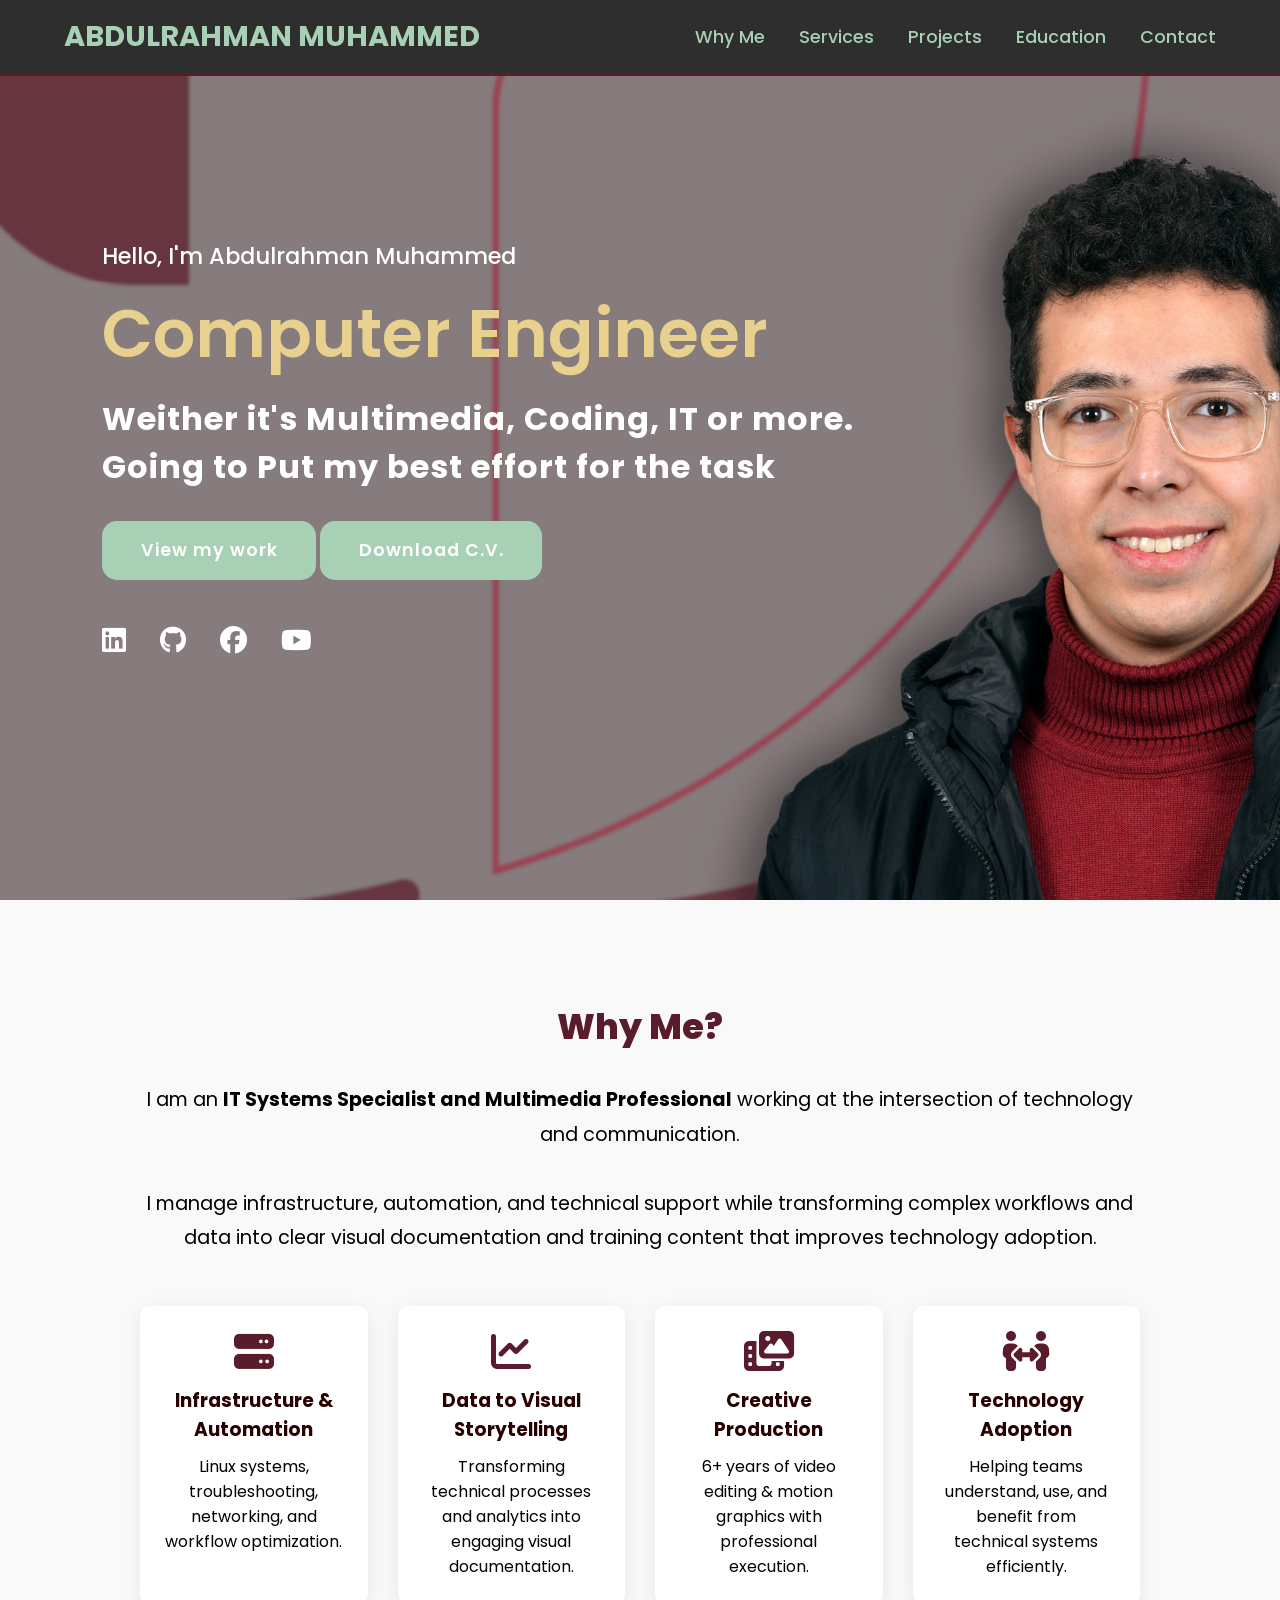
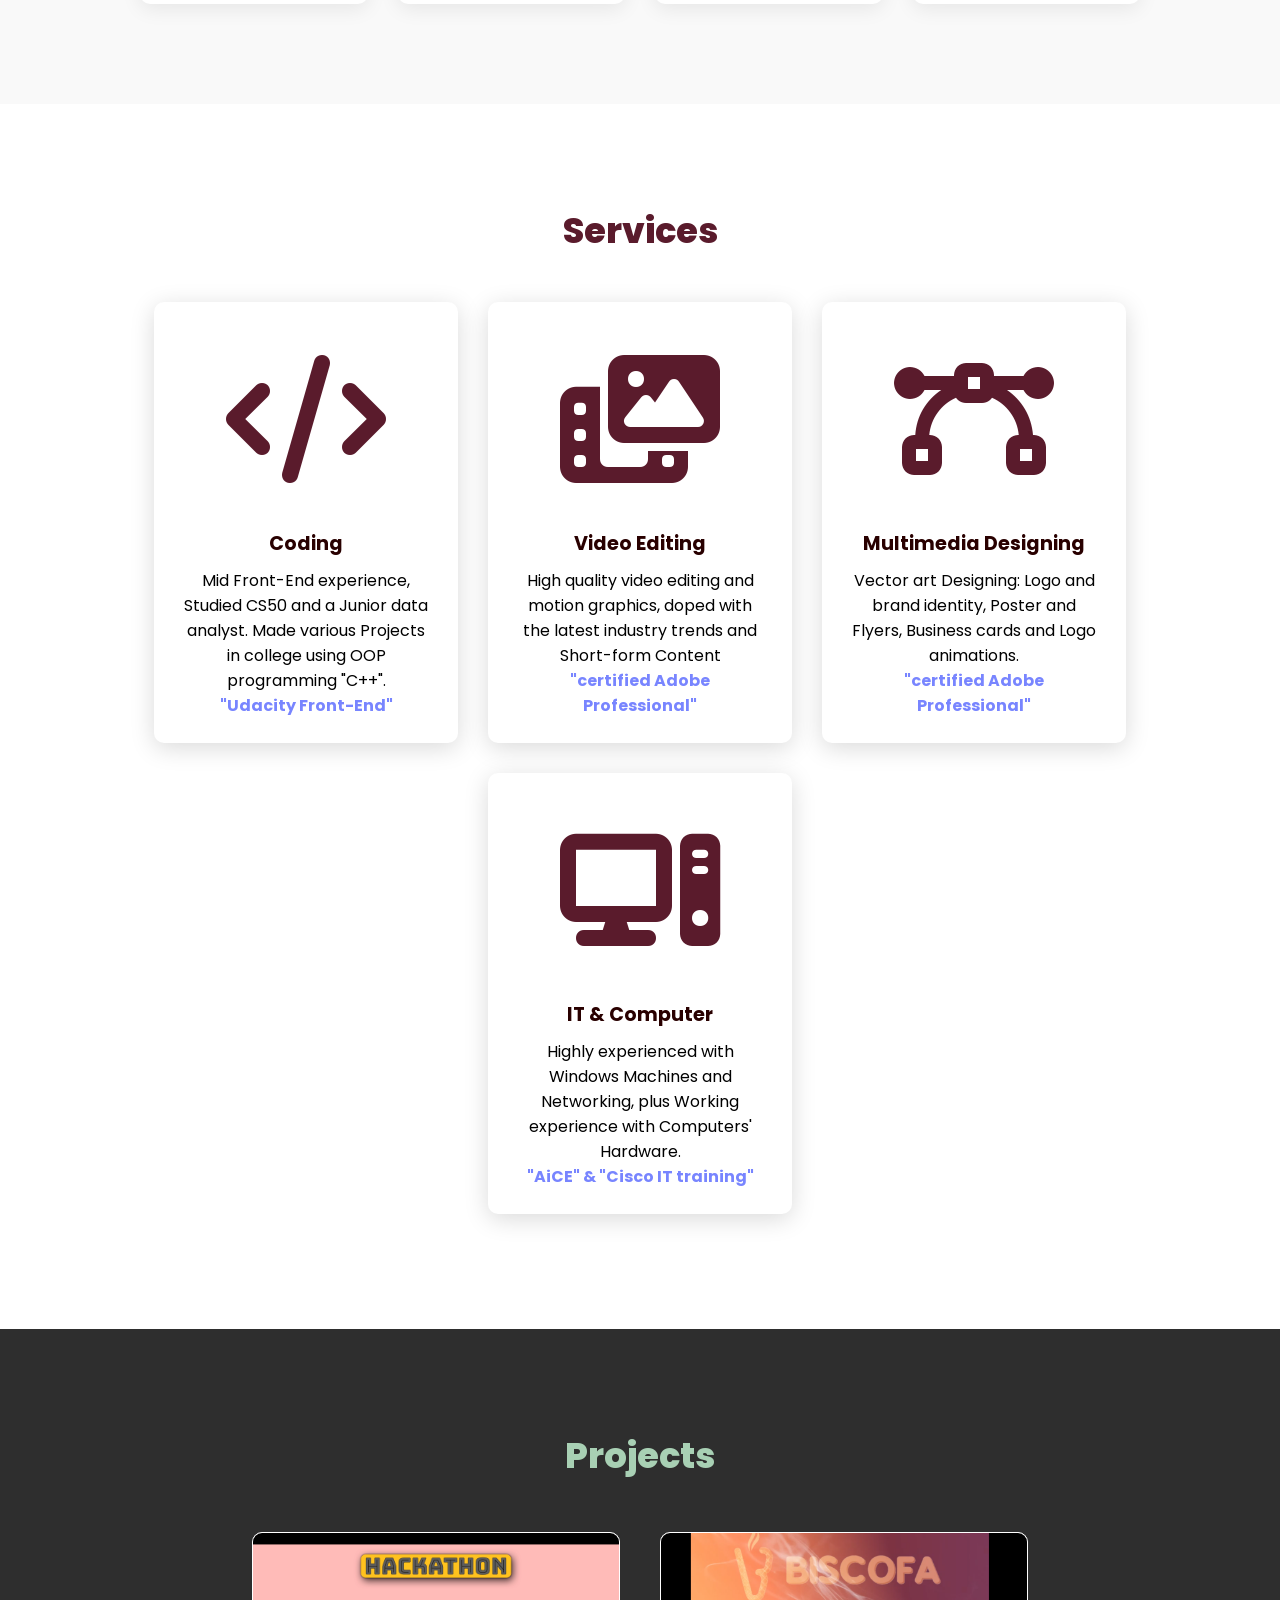
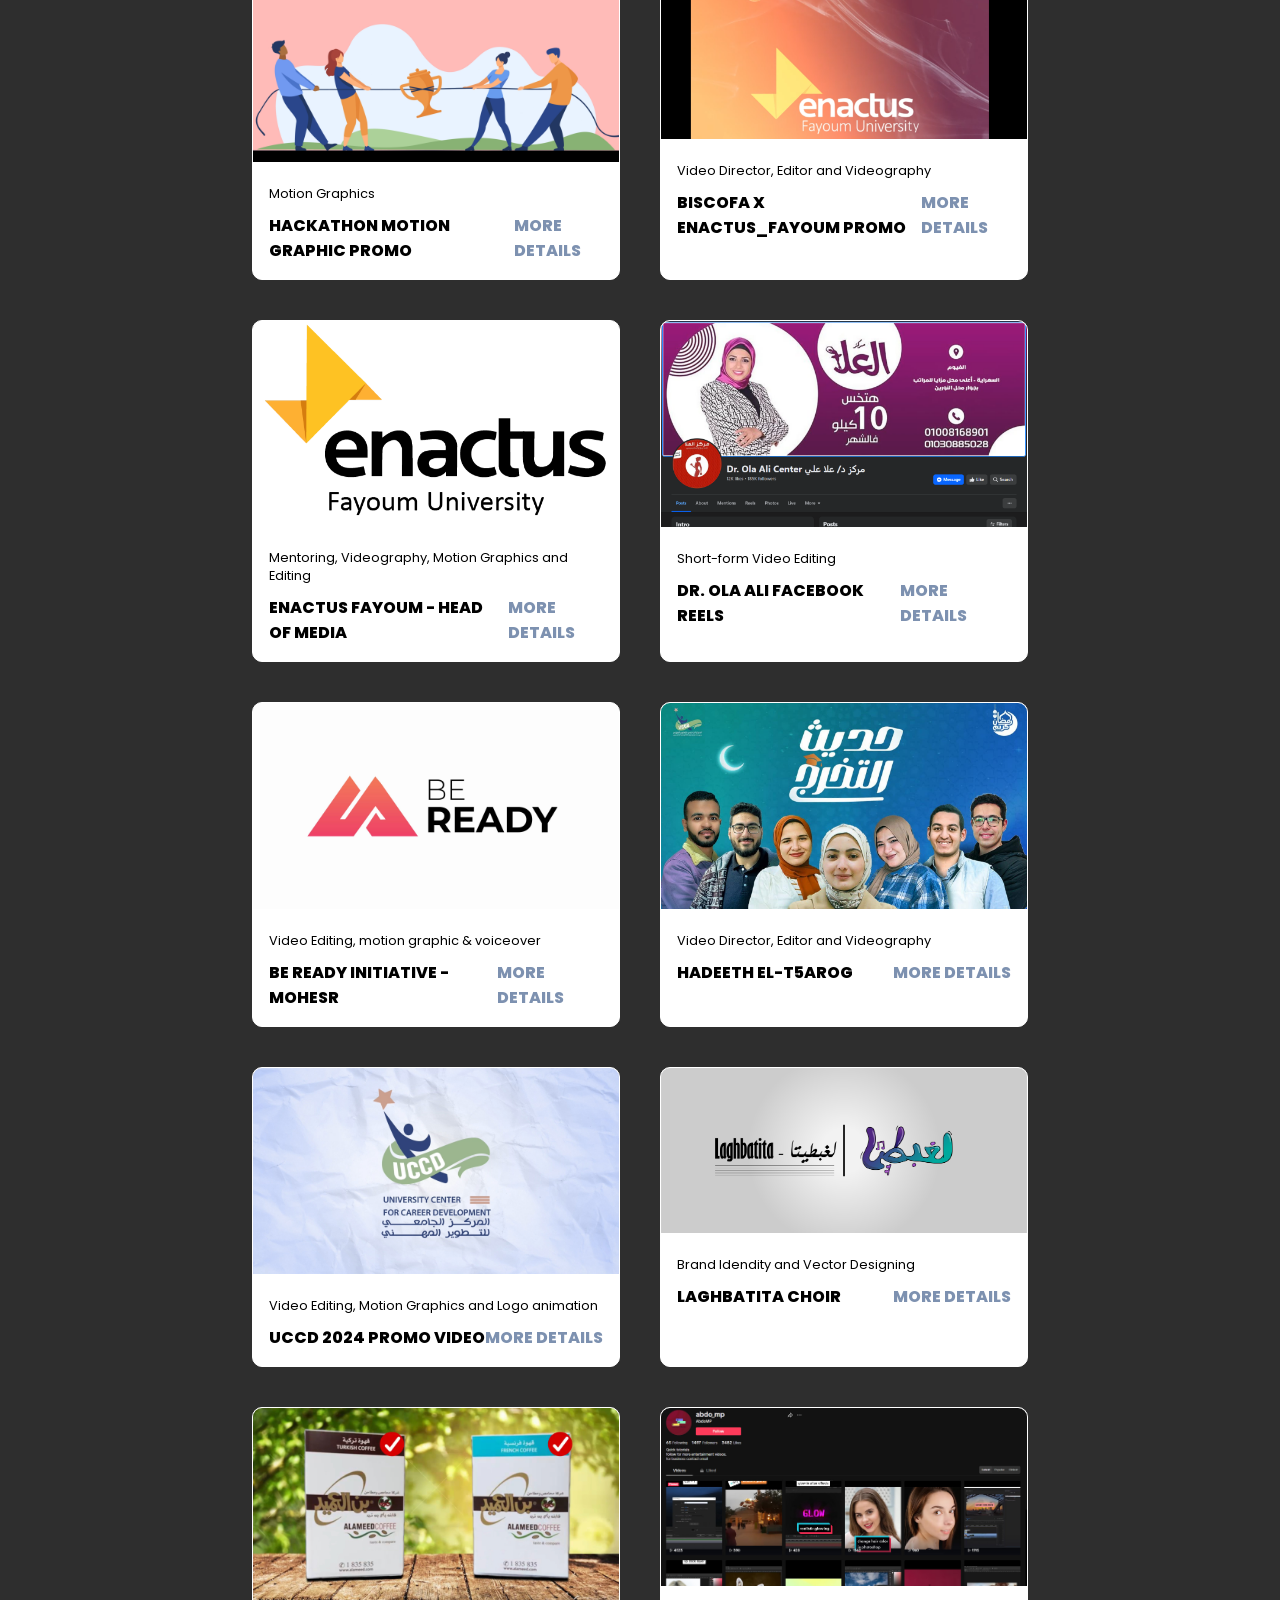
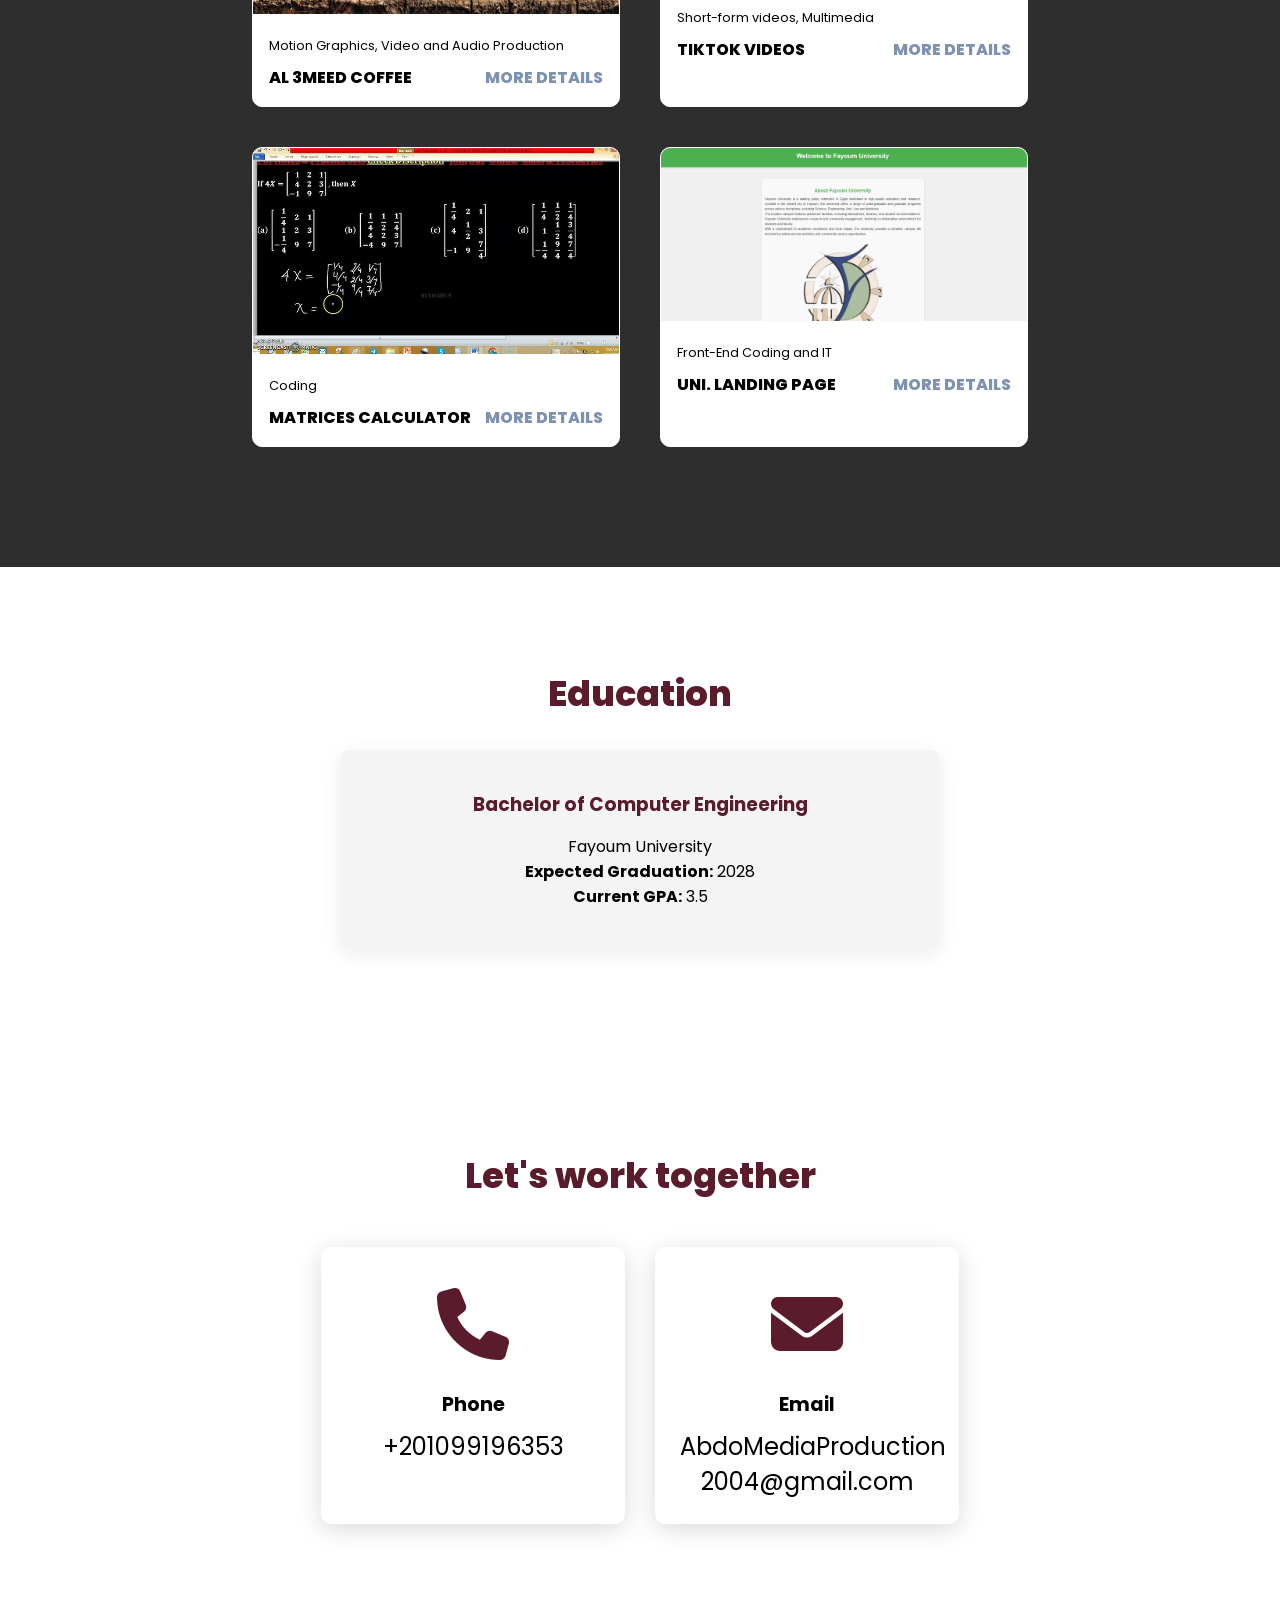
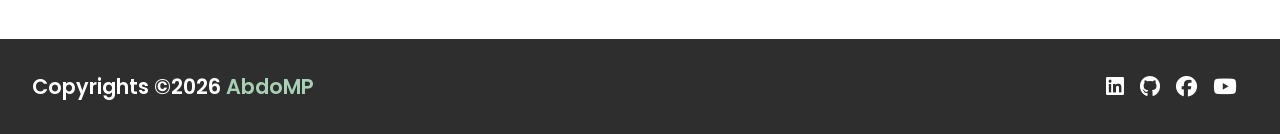
==== commit c71e0a51: "2026 Update: added Why me and Education Sections made the website more responsive to mobile screens" ====
--- a/index.html
+++ b/index.html
@@ -14,8 +14,10 @@
     <header>
         <a href="#" class="logo">Abdulrahman Muhammed</a>
         <nav class="navigation">
+            <a href="#why-me">Why Me</a>
             <a href="#services">Services</a>
             <a href="#projects">Projects</a>
+            <a href="#education">Education</a>
             <a href="#contact">Contact</a>
         </nav>
     </header>
@@ -35,7 +37,42 @@
             </div>
         </div>
     </section>
-
+    <section class="why-me" id="why-me">
+        <h2 class="title">Why Me?</h2>
+        <div class="why-container">
+            <p class="why-text">
+                I am an <strong>IT Systems Specialist and Multimedia Professional</strong> working at the intersection of technology and communication.
+                <br><br>
+                I manage infrastructure, automation, and technical support while transforming complex workflows and data into clear visual documentation and training content that improves technology adoption.
+            </p>
+    
+            <div class="usp-grid">
+                <div class="usp-item">
+                    <i class="fas fa-server"></i>
+                    <h3>Infrastructure & Automation</h3>
+                    <p>Linux systems, troubleshooting, networking, and workflow optimization.</p>
+                </div>
+    
+                <div class="usp-item">
+                    <i class="fas fa-chart-line"></i>
+                    <h3>Data to Visual Storytelling</h3>
+                    <p>Transforming technical processes and analytics into engaging visual documentation.</p>
+                </div>
+    
+                <div class="usp-item">
+                    <i class="fas fa-photo-film"></i>
+                    <h3>Creative Production</h3>
+                    <p>6+ years of video editing & motion graphics with professional execution.</p>
+                </div>
+    
+                <div class="usp-item">
+                    <i class="fas fa-people-arrows"></i>
+                    <h3>Technology Adoption</h3>
+                    <p>Helping teams understand, use, and benefit from technical systems efficiently.</p>
+                </div>
+            </div>
+        </div>
+    </section>
     <section class="cards" id="services">
         <h2 class="title">Services</h2>
         <div class="content">
@@ -233,7 +270,15 @@
             </div>
         </div>
     </section>
-
+    <section class="education" id="education">
+        <h2 class="title">Education</h2>
+        <div class="education-card">
+            <h3>Bachelor of Computer Engineering</h3>
+            <p>Fayoum University</p>
+            <p><strong>Expected Graduation:</strong> 2028</p>
+            <p><strong>Current GPA:</strong> 3.5</p>
+        </div>
+    </section>
     <section class="cards contact" id="contact">
         <h2 class="title">Let's work together</h2>
         <div class="content">
--- a/style.css
+++ b/style.css
@@ -17,7 +17,7 @@
     display: flex;
     justify-content: space-between;
     align-items: center;
-    padding: 10px 200px ;
+    padding: 15px 5% ;
     border-bottom: 0.2em solid #5A1B2C;
 }
 
@@ -42,7 +42,7 @@
 }
 
 section {
-    padding: 100px 200px;
+    padding: 100px 8%;
 }
 
 .main {
@@ -141,7 +141,7 @@
 
 .card {
     background-color: #fff;
-    width: 21.25em;
+    width: 19em;
     box-shadow: 0 5px 25px rgba(1 1 1 / 15%);
     border-radius: 10px;
     padding: 25px;
@@ -313,3 +313,69 @@
      
     }
 }
+/* ================= WHY ME SECTION ================= */
+
+.why-me {
+    background-color: #f9f9f9;
+}
+
+.why-container {
+    max-width: 1000px;
+    margin: auto;
+    text-align: center;
+}
+
+.why-text {
+    font-size: 1.2em;
+    margin-bottom: 50px;
+    line-height: 1.8;
+}
+
+.usp-grid {
+    display: grid;
+    grid-template-columns: repeat(auto-fit, minmax(220px, 1fr));
+    gap: 30px;
+}
+
+.usp-item {
+    background-color: #fff;
+    padding: 25px;
+    border-radius: 10px;
+    box-shadow: 0 5px 20px rgba(0,0,0,0.08);
+    transition: 0.4s ease;
+}
+
+.usp-item:hover {
+    transform: translateY(-10px);
+}
+
+.usp-item i {
+    font-size: 2.5em;
+    color: #5A1B2C;
+    margin-bottom: 15px;
+}
+
+.usp-item h3 {
+    margin-bottom: 10px;
+    color: #290000;
+}
+/* ================= EDUCATION SECTION ================= */
+
+.education {
+    background-color: #ffffff;
+    text-align: center;
+}
+
+.education-card {
+    background-color: #f4f4f4;
+    max-width: 600px;
+    margin: auto;
+    padding: 40px;
+    border-radius: 10px;
+    box-shadow: 0 5px 20px rgba(0,0,0,0.08);
+}
+
+.education-card h3 {
+    margin-bottom: 15px;
+    color: #5A1B2C;
+}
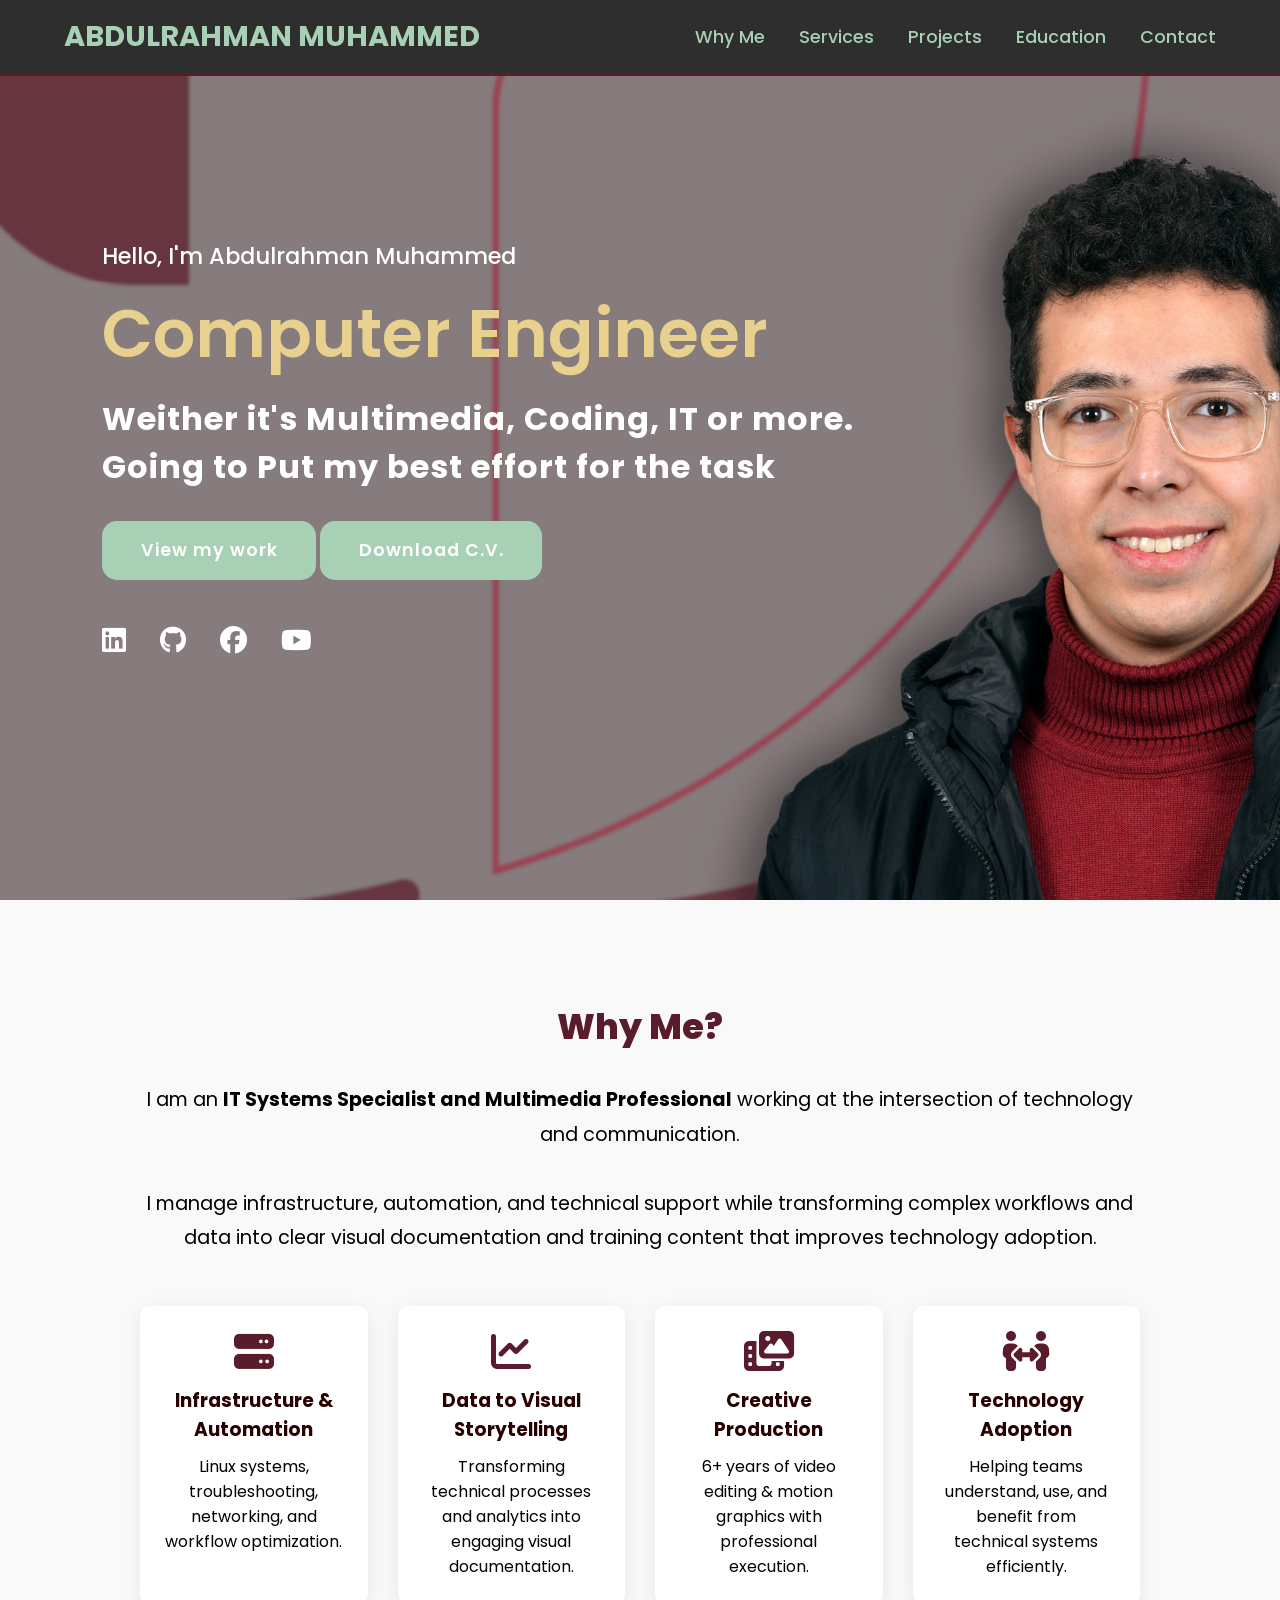
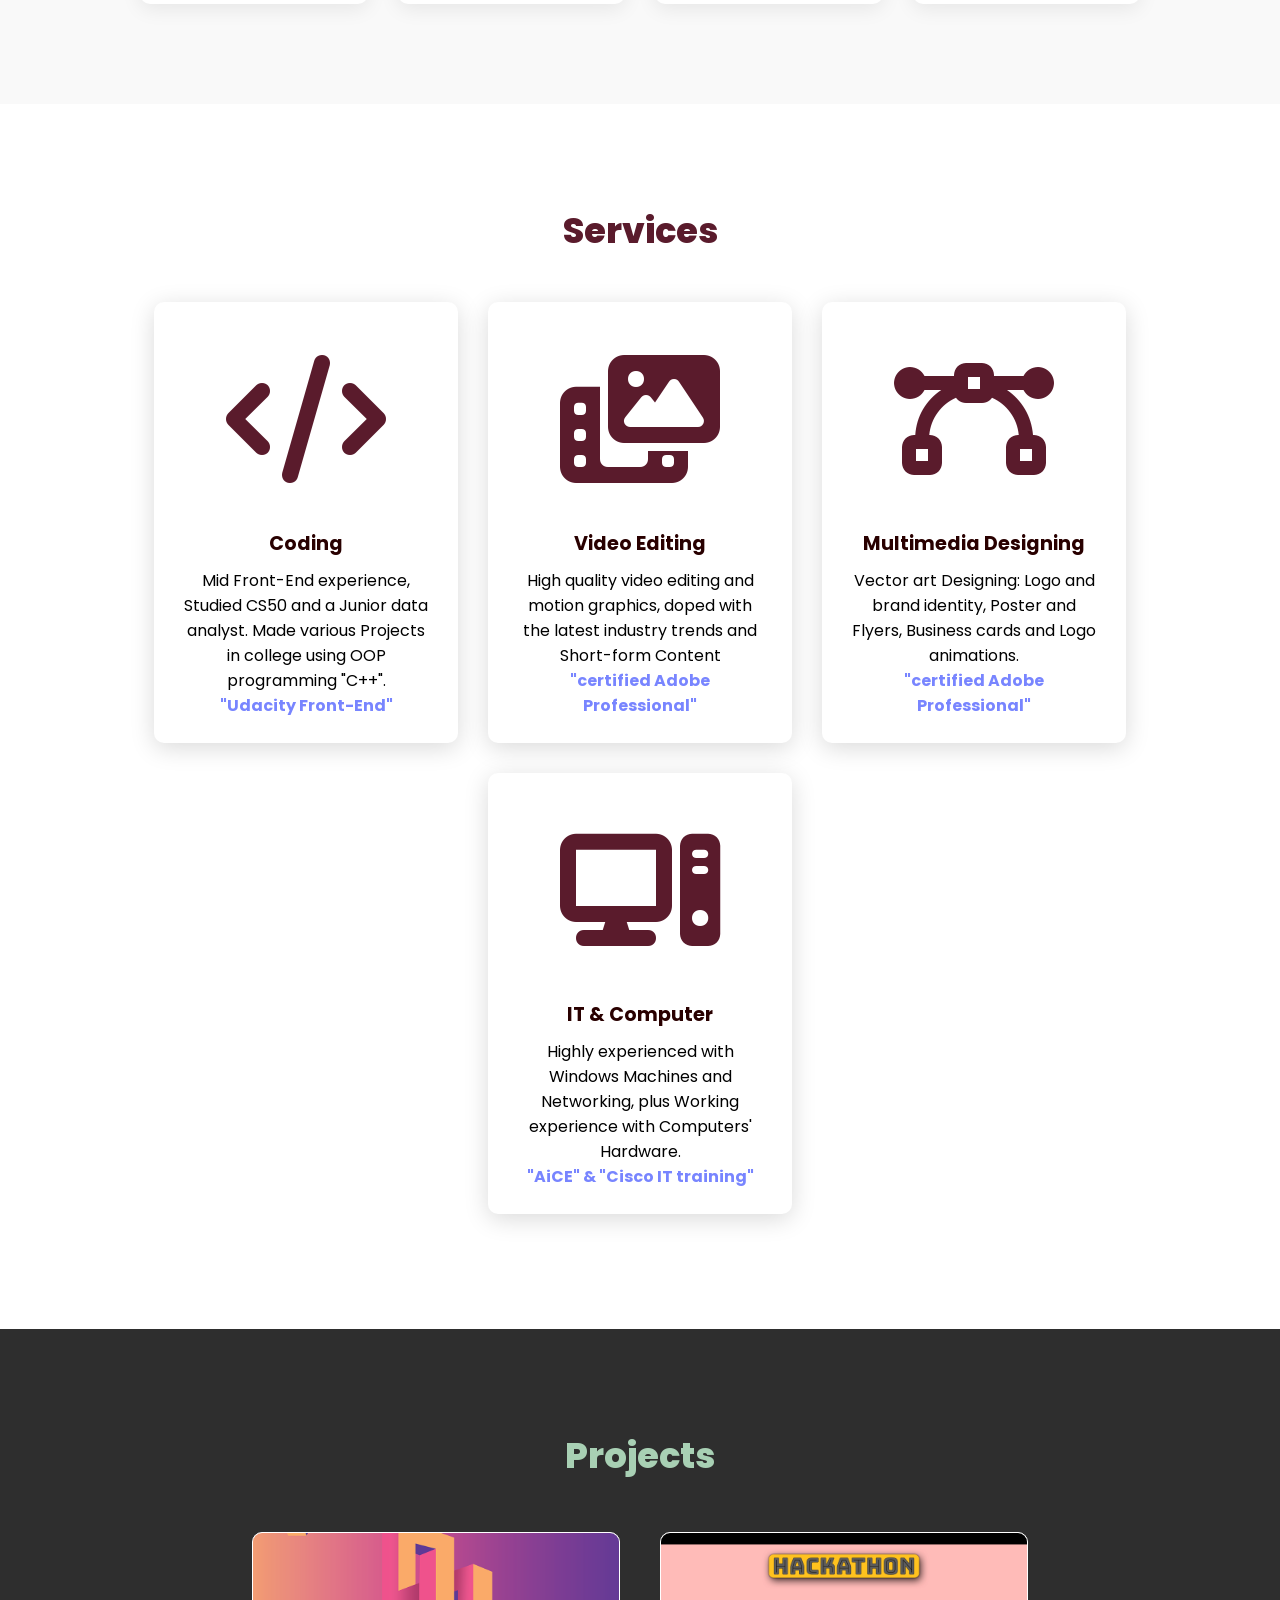
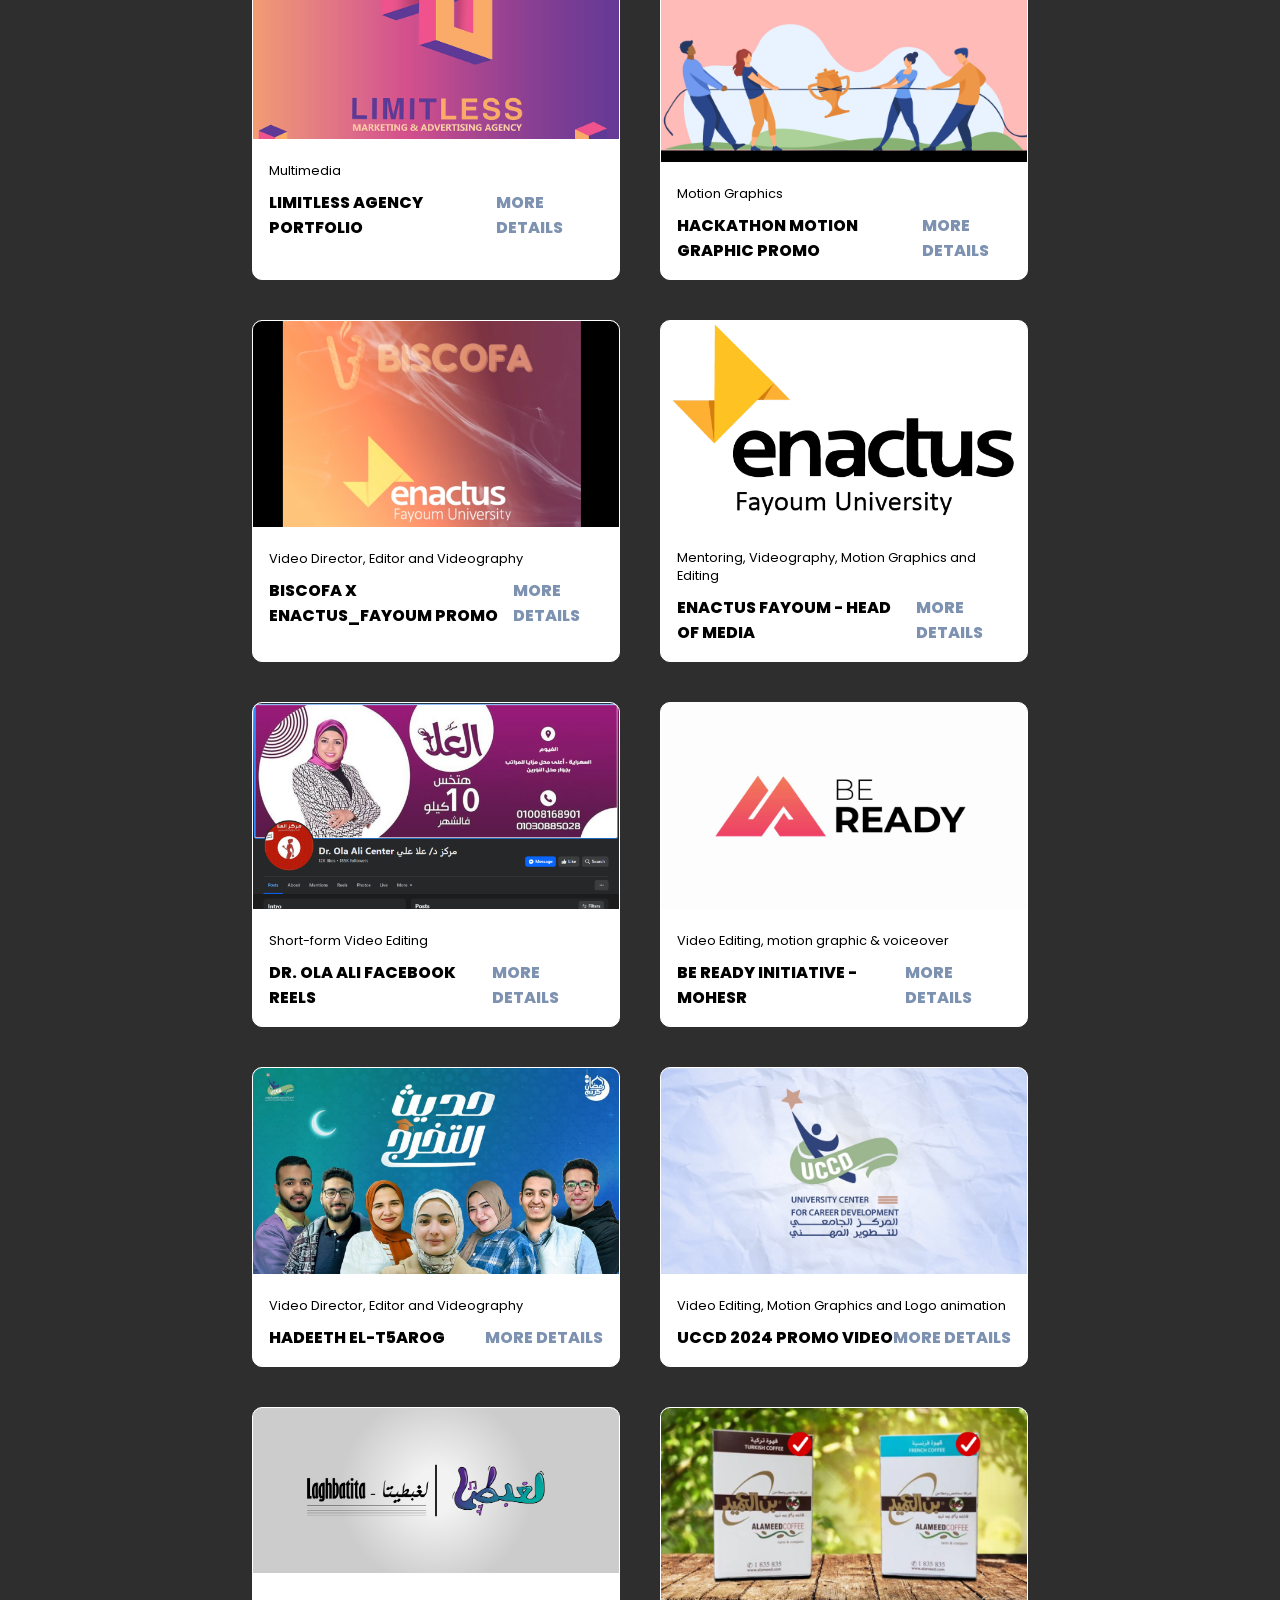
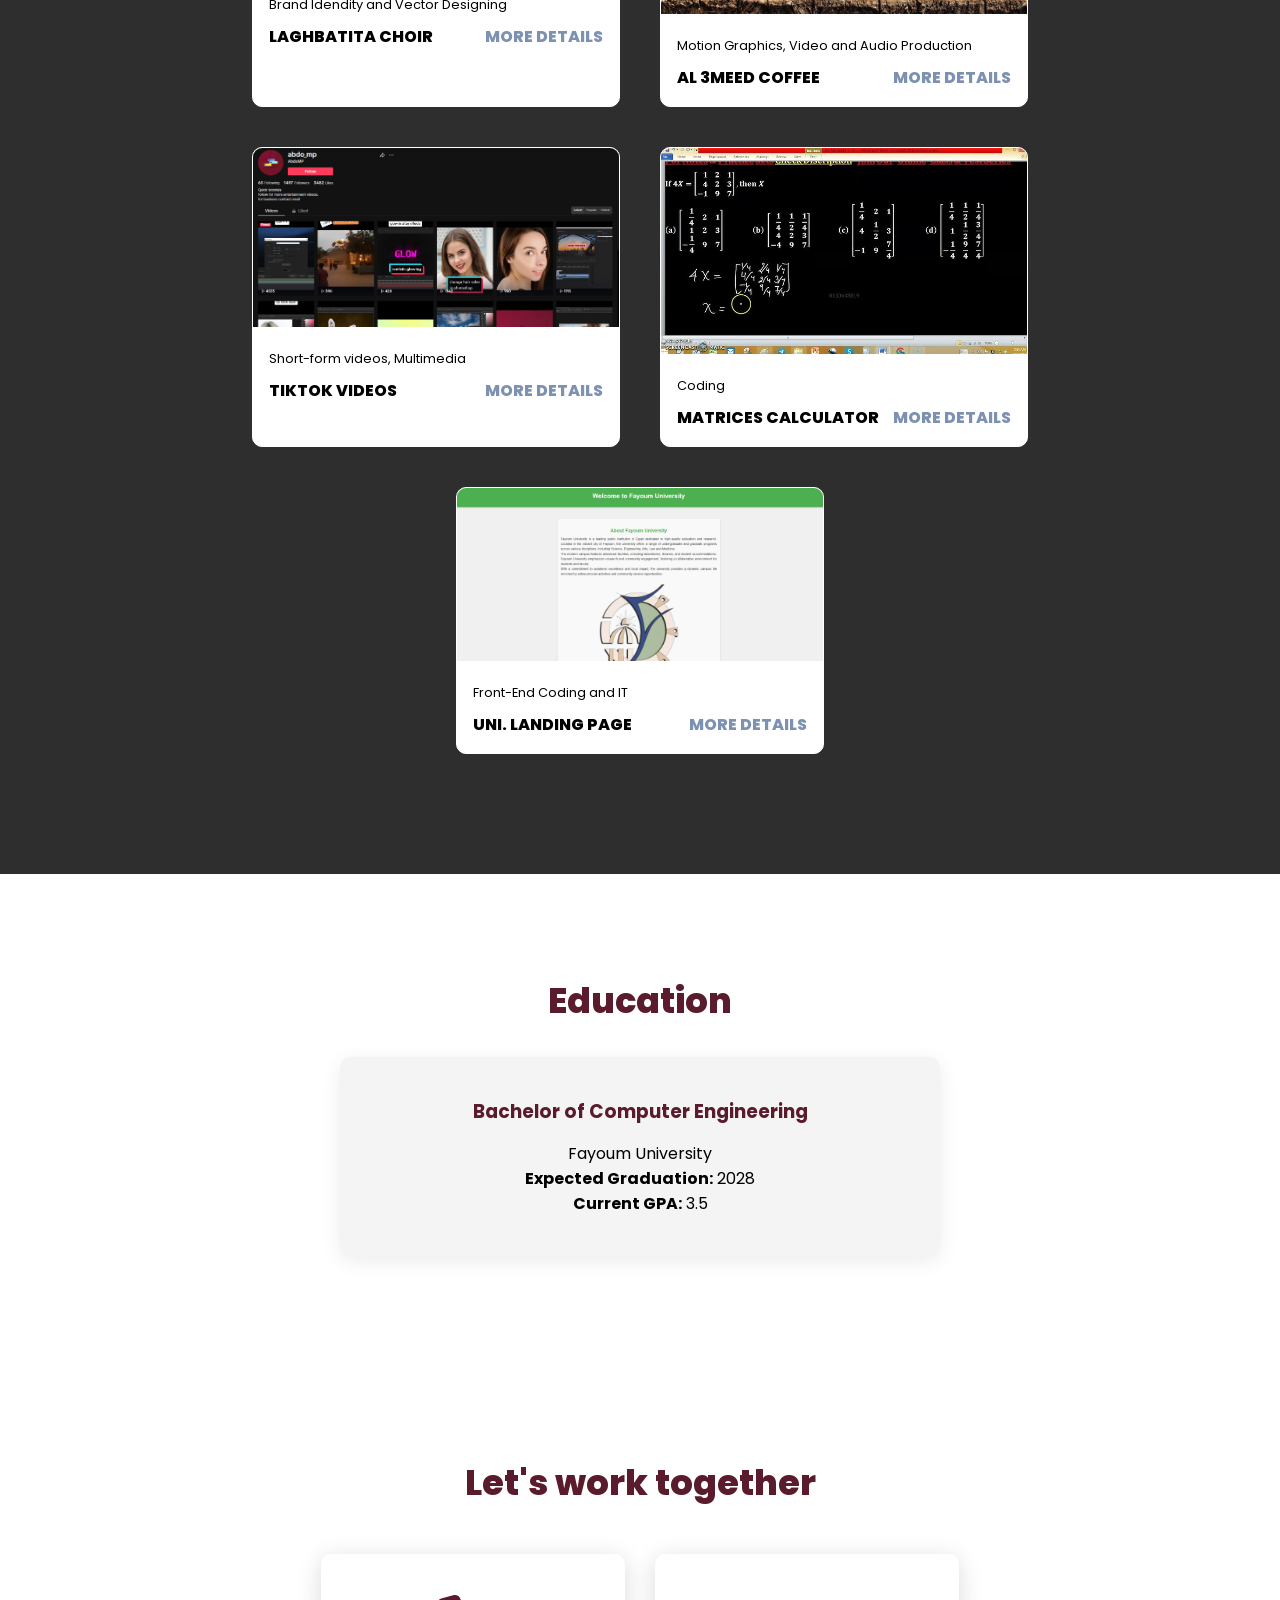
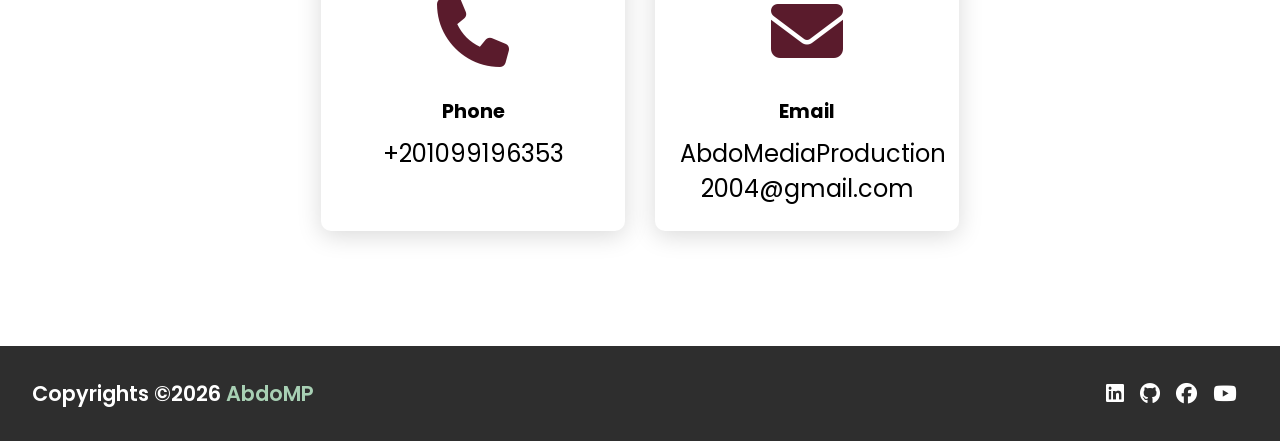
==== commit dfd3fb4d: "Update index.html Add Limitless" ====
--- a/index.html
+++ b/index.html
@@ -118,6 +118,19 @@
     <section class="projects" id="projects">
         <h2 class="title">Projects</h2>
         <div class="content">
+
+            <div class="project-card">
+                <div class="project-image">
+                    <img src="Images/Projects/Limitless_banner.png" alt="Limitless">
+                </div>
+                <div class="project-info">
+                    <p class="project-category">Multimedia</p>
+                    <strong class="project-title">
+                        <span>Limitless Agency Portfolio</span>
+                        <a href="https://drive.google.com/drive/folders/1yc_3MKeAUFvPxXG0nHueeBv9PjMbvdRZ?usp=sharing" class="more-details" target="_blank">More details</a>
+                    </strong>
+                </div>
+            </div>
             
             <div class="project-card">
                 <div class="project-image">
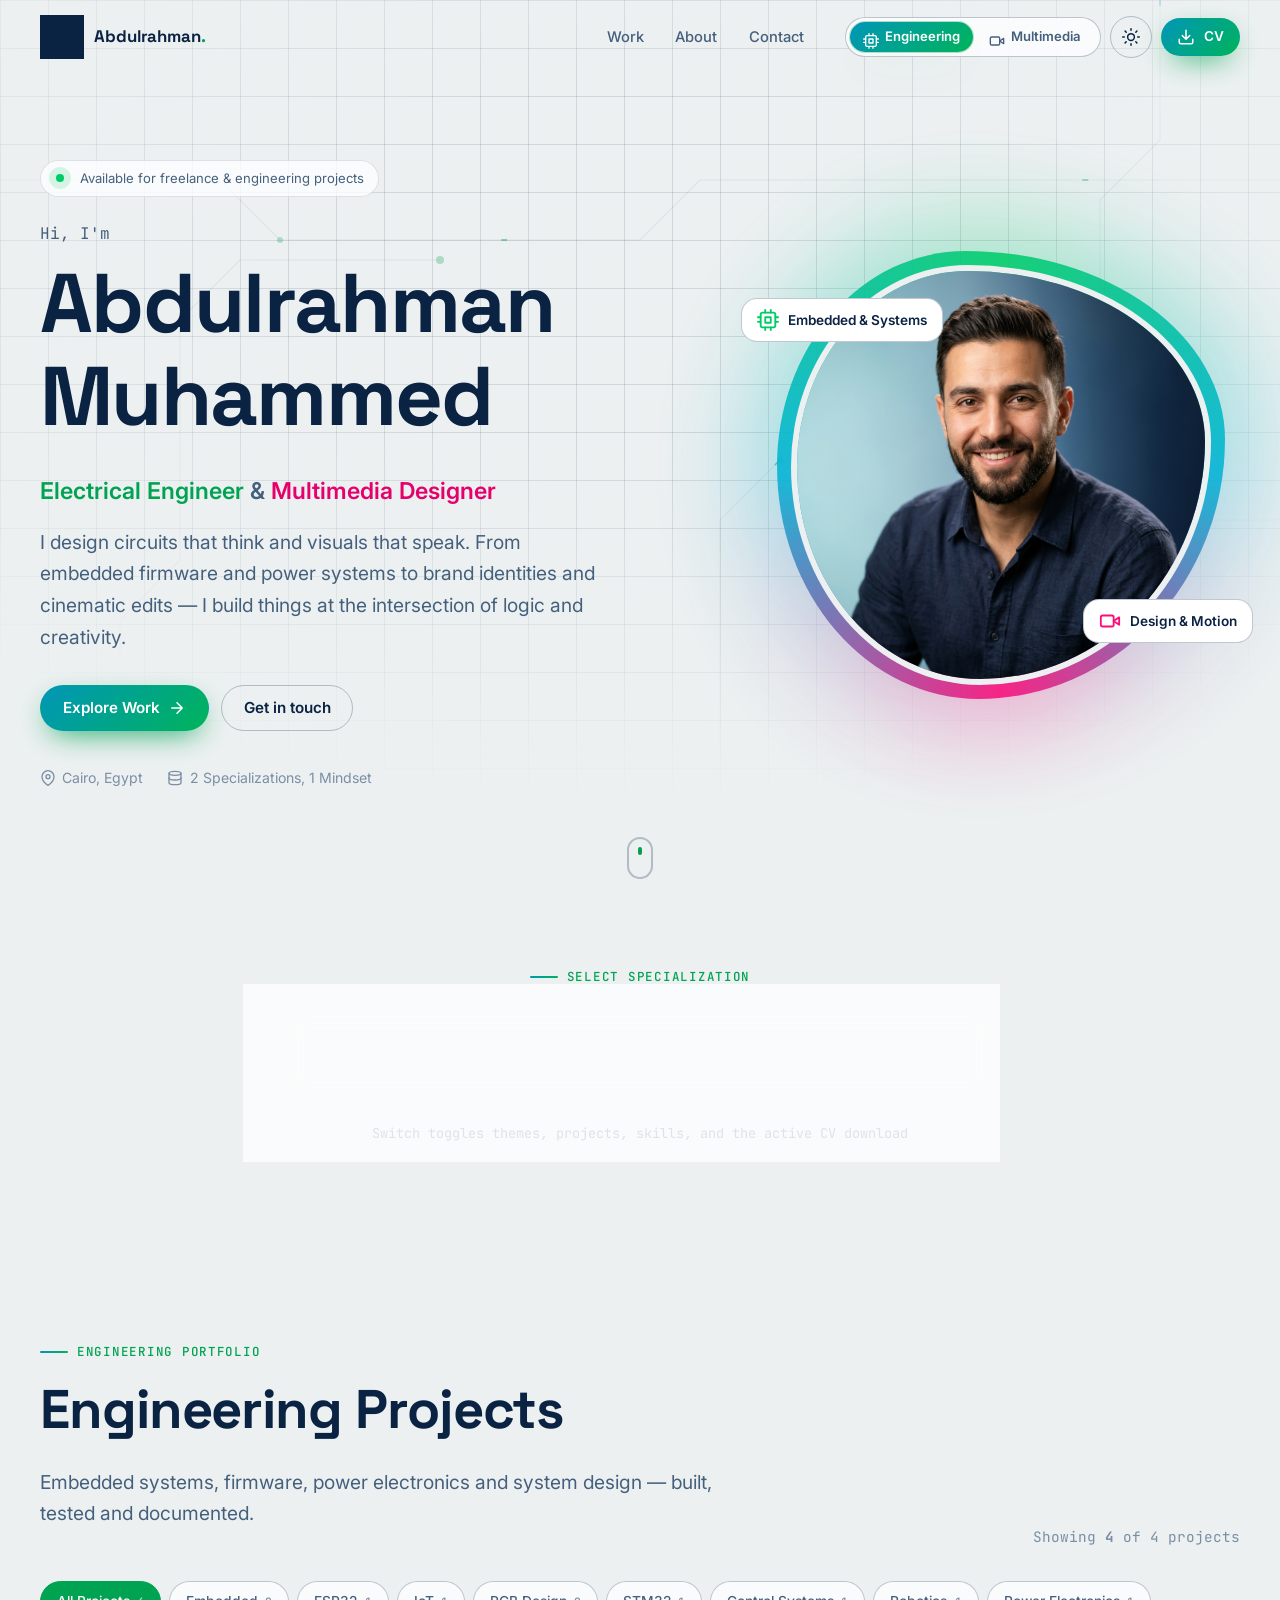
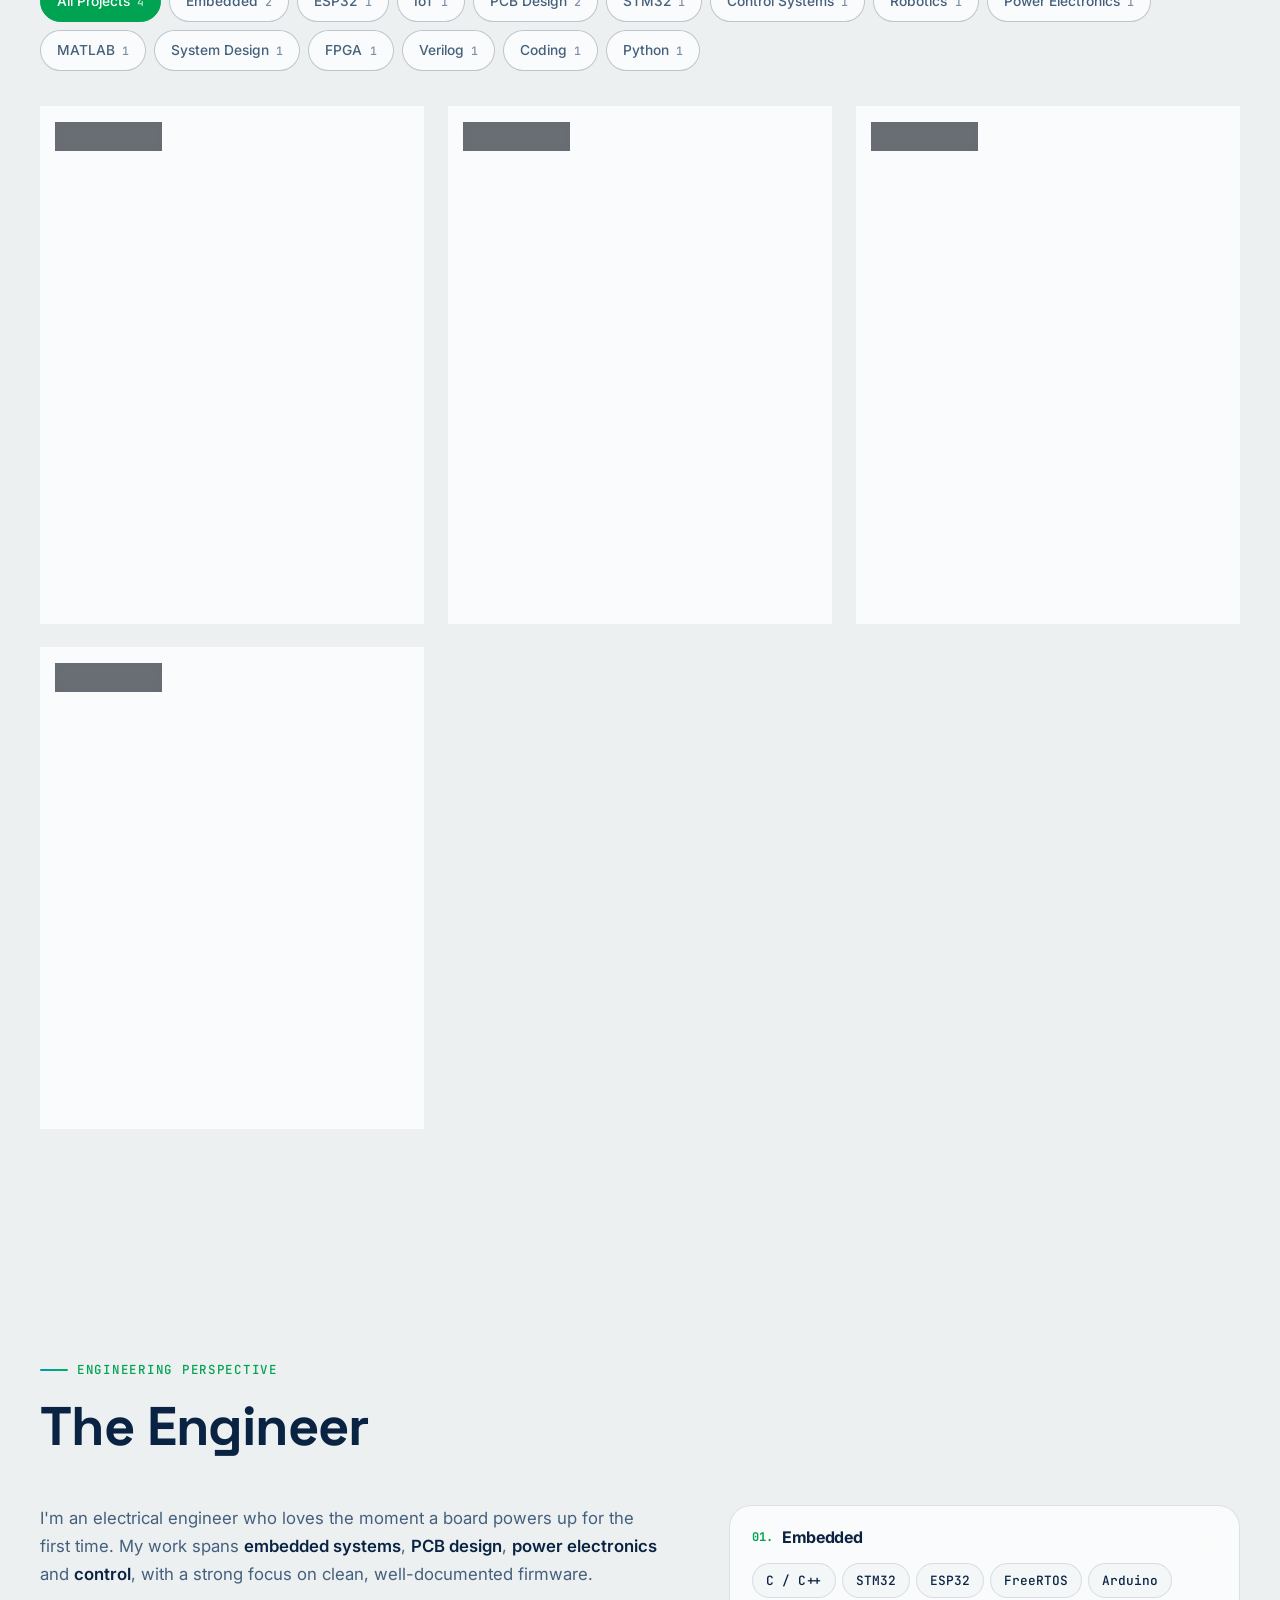
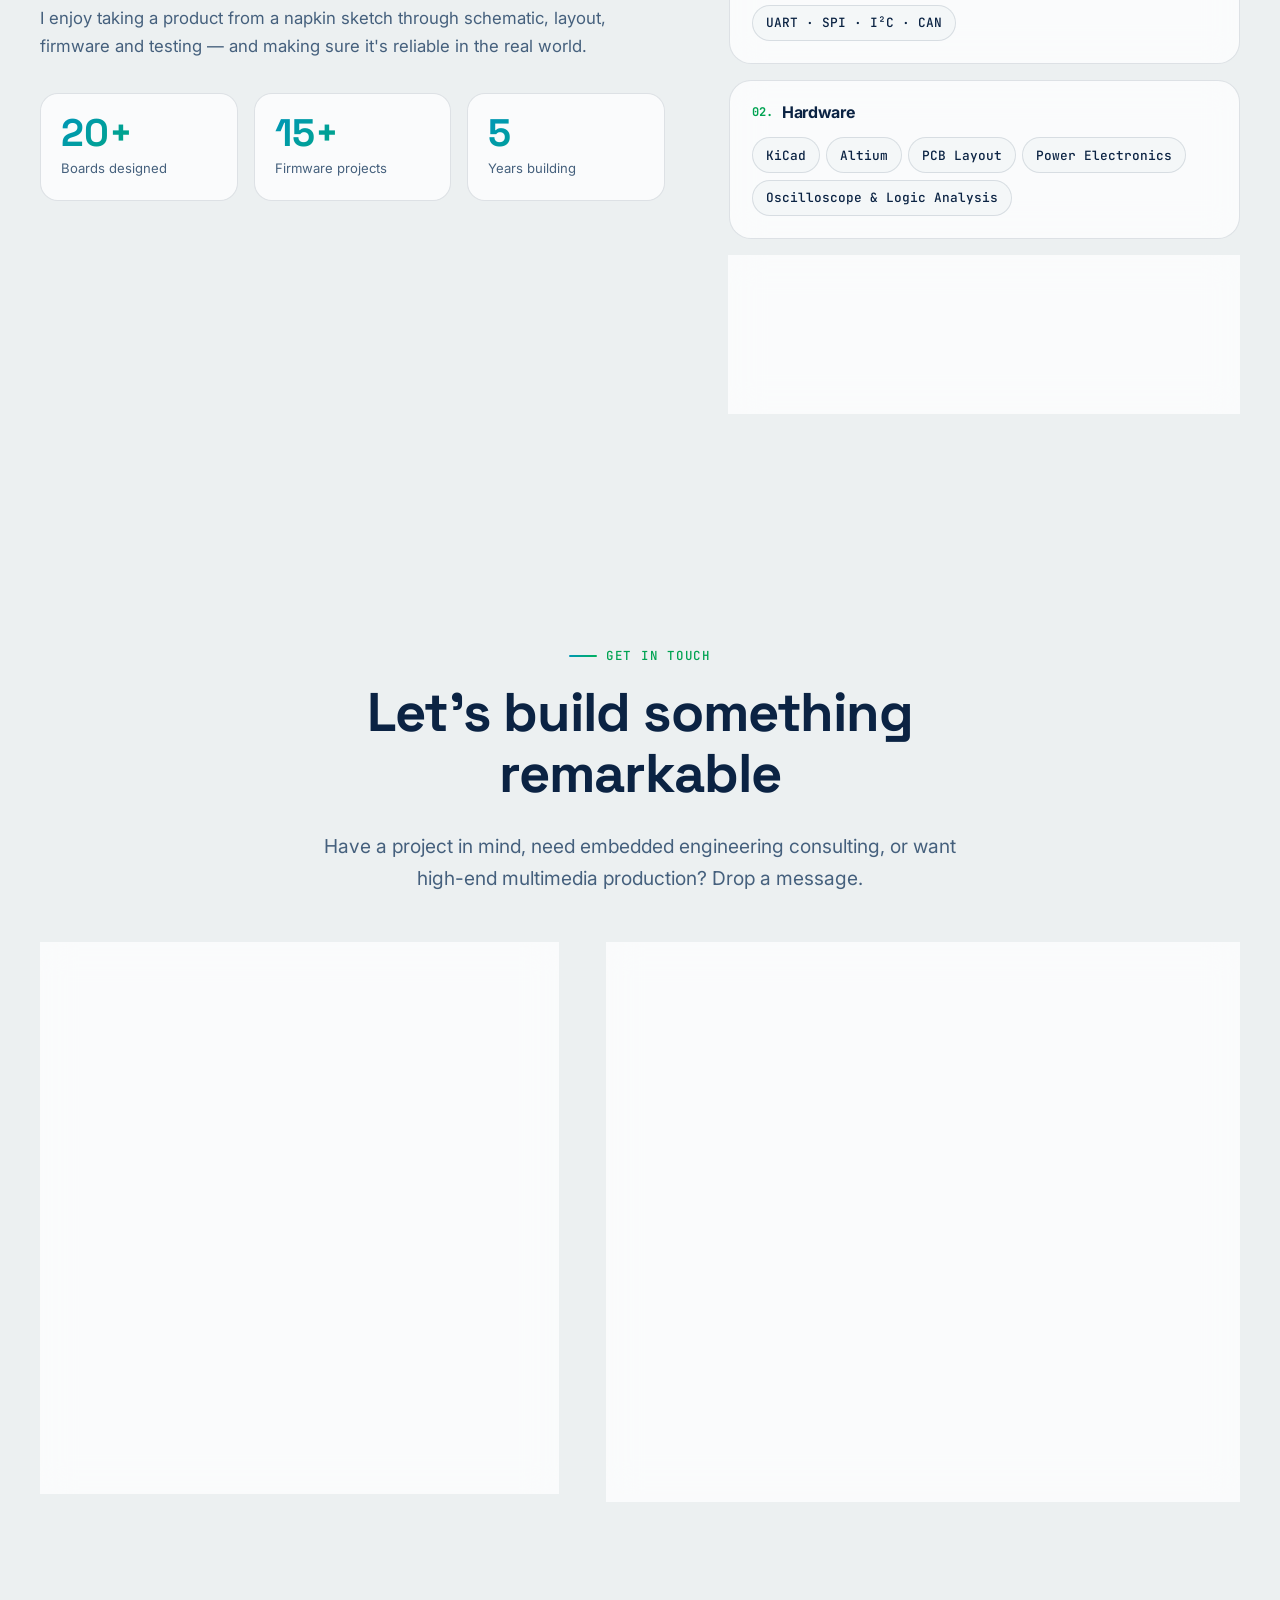
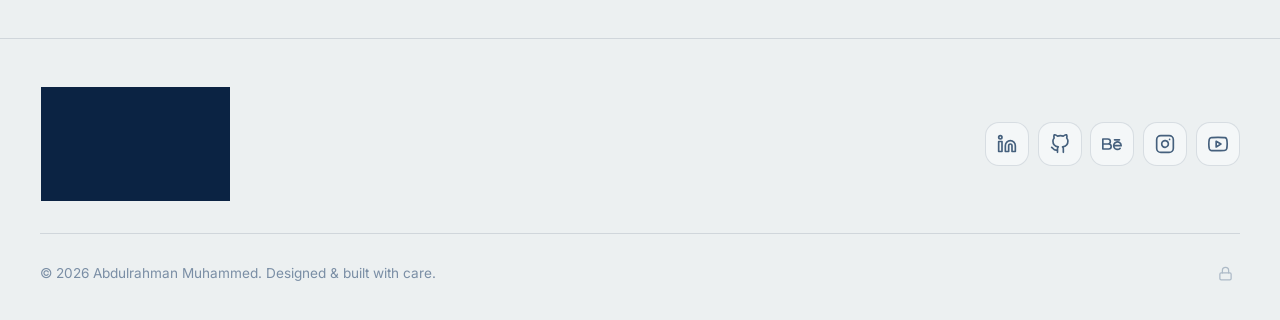
==== commit 2088f9e6: "0.1.0 uploaded" ====
--- a/index.html
+++ b/index.html
@@ -1,330 +1,80 @@
 <!DOCTYPE html>
-<html lang="en">
+<html lang="en" data-mode="eng" data-theme="dark">
 <head>
-    <meta charset="UTF-8">
-    <meta http-equiv="X-UA-Compatible" content="IE=edge">
-    <meta name="viewport" content="width=device-width, initial-scale=1.0">
-    <link rel="stylesheet" href="https://cdnjs.cloudflare.com/ajax/libs/font-awesome/6.6.0/css/all.min.css">
-    <link rel="stylesheet" href="style.css">
-    <link rel="icon" type="image/png" href="Images/favicon-32x32.png" sizes="32x32">
-    <title>Abdulrahman Muhammed</title>
+  <meta charset="UTF-8">
+  <meta name="viewport" content="width=device-width, initial-scale=1.0">
+  <title>Abdulrahman Muhammed — Electrical Engineer &amp; Multimedia Designer</title>
+  <meta name="description" content="Dual portfolio of Abdulrahman Muhammed showcasing Electrical Engineering (Embedded Systems, Hardware, IoT) and Multimedia Design (Brand Identities, Video, Motion Graphics).">
+  <meta name="theme-color" content="#061a33">
+
+  <!-- Open Graph -->
+  <meta property="og:title" content="Abdulrahman Muhammed — Dual Portfolio">
+  <meta property="og:description" content="Showcasing Electrical Engineering and Multimedia Design projects with seamless mode toggling.">
+  <meta property="og:type" content="website">
+  <meta property="og:image" content="assets/hero.jpg">
+
+  <!-- Google Fonts: Space Grotesk, Syne, Inter, JetBrains Mono -->
+  <link rel="preconnect" href="https://fonts.googleapis.com">
+  <link rel="preconnect" href="https://fonts.gstatic.com" crossorigin>
+  <link href="https://fonts.googleapis.com/css2?family=Inter:wght@400;500;600;700&family=JetBrains+Mono:wght@400;500;600&family=Space+Grotesk:wght@500;600;700&family=Syne:wght@600;700;800&display=swap" rel="stylesheet">
+
+  <!-- Stylesheets -->
+  <link rel="stylesheet" href="css/themes.css">
+  <link rel="stylesheet" href="css/base.css">
+  <link rel="stylesheet" href="css/components.css">
+
+  <script>
+    // Inline early theme & mode hydration to prevent flash of wrong colors
+    (function() {
+      try {
+        const urlParams = new URLSearchParams(window.location.search);
+        const urlMode = urlParams.get('mode');
+        const savedMode = localStorage.getItem('am-mode');
+        const mode = (urlMode === 'eng' || urlMode === 'media') ? urlMode : (savedMode || 'eng');
+        document.documentElement.dataset.mode = mode;
+
+        const savedTheme = localStorage.getItem('am-theme');
+        if (savedTheme === 'light' || savedTheme === 'dark') {
+          document.documentElement.dataset.theme = savedTheme;
+        } else if (window.matchMedia && window.matchMedia('(prefers-color-scheme: light)').matches) {
+          document.documentElement.dataset.theme = 'light';
+        } else {
+          document.documentElement.dataset.theme = 'dark';
+        }
+      } catch (e) {}
+    })();
+  </script>
 </head>
 <body>
+  <a href="#main" class="skip-link">Skip to main content</a>
 
-    <header>
-        <a href="#" class="logo">Abdulrahman Muhammed</a>
-        <nav class="navigation">
-            <a href="#why-me">Why Me</a>
-            <a href="#services">Services</a>
-            <a href="#projects">Projects</a>
-            <a href="#education">Education</a>
-            <a href="#contact">Contact</a>
-        </nav>
-    </header>
+  <!-- Animated background fx layer -->
+  <div id="bg-fx-container"></div>
 
+  <!-- Sticky Site Header -->
+  <header class="site-header" id="site-header"></header>
 
-    <section class="main">
-        <div>
-            <h2>Hello, I'm Abdulrahman Muhammed<br><span>Computer Engineer</span></h2>
-            <h3>Weither it's Multimedia, Coding, IT or more. <br> Going to Put my best effort for the task </h3>
-            <a href="#projects" class="main-btn">View my work</a>
-            <a href="https://drive.google.com/file/d/1VZoD3uZEVOZo2SVhaOP3H1ysxxbKISN2/view?usp=sharing" class="main-btn">Download C.V.</a>
-            <div class="social-icons">
-                <a href="https://www.linkedin.com/in/abdelrahman-abdomp/"><i class="fab fa-linkedin"></i></a>
-                <a href="https://github.com/AbdoMP/"><i class="fab fa-github"></i></a>
-                <a href="https://www.facebook.com/abdelrahman.MP"><i class="fab fa-facebook"></i></a>
-                <a href="https://www.youtube.com/@AbdelrahmanMohammed-AMP"><i class="fab fa-youtube"></i></a>
-            </div>
-        </div>
-    </section>
-    <section class="why-me" id="why-me">
-        <h2 class="title">Why Me?</h2>
-        <div class="why-container">
-            <p class="why-text">
-                I am an <strong>IT Systems Specialist and Multimedia Professional</strong> working at the intersection of technology and communication.
-                <br><br>
-                I manage infrastructure, automation, and technical support while transforming complex workflows and data into clear visual documentation and training content that improves technology adoption.
-            </p>
-    
-            <div class="usp-grid">
-                <div class="usp-item">
-                    <i class="fas fa-server"></i>
-                    <h3>Infrastructure & Automation</h3>
-                    <p>Linux systems, troubleshooting, networking, and workflow optimization.</p>
-                </div>
-    
-                <div class="usp-item">
-                    <i class="fas fa-chart-line"></i>
-                    <h3>Data to Visual Storytelling</h3>
-                    <p>Transforming technical processes and analytics into engaging visual documentation.</p>
-                </div>
-    
-                <div class="usp-item">
-                    <i class="fas fa-photo-film"></i>
-                    <h3>Creative Production</h3>
-                    <p>6+ years of video editing & motion graphics with professional execution.</p>
-                </div>
-    
-                <div class="usp-item">
-                    <i class="fas fa-people-arrows"></i>
-                    <h3>Technology Adoption</h3>
-                    <p>Helping teams understand, use, and benefit from technical systems efficiently.</p>
-                </div>
-            </div>
-        </div>
-    </section>
-    <section class="cards" id="services">
-        <h2 class="title">Services</h2>
-        <div class="content">
-            <div class="card">
-                <div class="icon">
-                    <i class="fas fa-code"></i>
-                </div>
-                <div class="info">
-                    <h3>Coding</h3>
-                    <p>Mid Front-End experience, Studied CS50 and a Junior data analyst. Made various Projects in college using OOP programming "C++".<br><span class="doped-text"><a href="https://www.linkedin.com/in/abdelrahman-abdomp/details/certifications/1722233247316/single-media-viewer?type=DOCUMENT&profileId=ACoAAEUu2M4BMmlgwh58md3_iPTvlLld6Kmhwlw&lipi=urn%3Ali%3Apage%3Ad_flagship3_profile_view_base_certifications_details%3BXiGiwNswSCu78%2B%2FYPoWRJw%3D%3D" target="_blank">"Udacity Front-End"</a></span></p>
-                </div>
-            </div>
-            <div class="card">
-                <div class="icon">
-                    <i class="fa-solid fa-photo-film"></i>
-                </div>
-                <div class="info">
-                    <h3>Video Editing</h3>
-                    <p>High quality video editing and motion graphics, doped with the latest industry trends and Short-form Content<br><span class="doped-text"><a href="https://www.linkedin.com/in/abdelrahman-abdomp/details/certifications/1719324567109/single-media-viewer?type=DOCUMENT&profileId=ACoAAEUu2M4BMmlgwh58md3_iPTvlLld6Kmhwlw&lipi=urn%3Ali%3Apage%3Ad_flagship3_profile_view_base_certifications_details%3B%2FbfUIyzpTRaXxuN9Q1cxyA%3D%3D" target="_blank">"certified Adobe Professional"</a></span></p>
-                </div>
-            </div>
-            <div class="card">
-                <div class="icon">
-                    <i class="fas fa-solid fa-bezier-curve"></i>
-                </div>
-                <div class="info">
-                    <h3>Multimedia Designing</h3>
-                    <p>Vector art Designing: Logo and brand identity, Poster and Flyers, Business cards and Logo animations. <br><span class="doped-text"><a href="https://www.linkedin.com/in/abdelrahman-abdomp/details/certifications/1719324567109/single-media-viewer?type=DOCUMENT&profileId=ACoAAEUu2M4BMmlgwh58md3_iPTvlLld6Kmhwlw&lipi=urn%3Ali%3Apage%3Ad_flagship3_profile_view_base_certifications_details%3B%2FbfUIyzpTRaXxuN9Q1cxyA%3D%3D" target="_blank">"certified Adobe Professional"</a></span></p>
-                </div>
-            </div>
-            <div class="card">
-                <div class="icon">
-                    <i class="fas fa-solid fa-computer"></i>
-                </div>
-                <div class="info">
-                    <h3>IT & Computer</h3>
-                    <p>Highly experienced with Windows Machines and Networking, plus Working experience with Computers' Hardware.<br><span class="doped-text"><a href="https://intranet.alxswe.com/certificates/RcXTC2Nf6H" target="_blank">"AiCE"</a> & "Cisco IT training"</span></p>
-                </div>
-            </div>
-        </div>
-    </section>
+  <main id="main">
+    <!-- Hero / Intro Section -->
+    <section class="hero" id="hero"></section>
 
-    <section class="projects" id="projects">
-        <h2 class="title">Projects</h2>
-        <div class="content">
+    <!-- Big Portfolio Mode Switch (right after intro) -->
+    <section class="section" id="switch-container" style="padding-top: 0; padding-bottom: 2rem;"></section>
 
-            <div class="project-card">
-                <div class="project-image">
-                    <img src="Images/Projects/Limitless_banner.png" alt="Limitless">
-                </div>
-                <div class="project-info">
-                    <p class="project-category">Multimedia</p>
-                    <strong class="project-title">
-                        <span>Limitless Agency Portfolio</span>
-                        <a href="https://drive.google.com/drive/folders/1yc_3MKeAUFvPxXG0nHueeBv9PjMbvdRZ?usp=sharing" class="more-details" target="_blank">More details</a>
-                    </strong>
-                </div>
-            </div>
-            
-            <div class="project-card">
-                <div class="project-image">
-                    <img src="Images/Projects/2025_projects/Hackathon.png" alt="Hackathon">
-                </div>
-                <div class="project-info">
-                    <p class="project-category">Motion Graphics</p>
-                    <strong class="project-title">
-                        <span>Hackathon Motion Graphic Promo</span>
-                        <a href="https://drive.google.com/file/d/13aR3KhP_EZLUveLaVOGc-Xm7sEFaU89D/view?usp=sharing" class="more-details" target="_blank">More details</a>
-                    </strong>
-                </div>
-            </div>
-            
-            <div class="project-card">
-                <div class="project-image">
-                    <img src="Images/Projects/2025_projects/Biscofa.png" alt="Biscofa">
-                </div>
-                <div class="project-info">
-                    <p class="project-category">Video Director, Editor and Videography</p>
-                    <strong class="project-title">
-                        <span>Biscofa x Enactus_Fayoum promo</span>
-                        <a href="https://www.facebook.com/share/p/1H1mvWewgY/" class="more-details" target="_blank">More details</a>
-                    </strong>
-                </div>
-            </div>
-            
-            <div class="project-card">
-                <div class="project-image">
-                    <img src="Images/Projects/2025_projects/Enactus.png" alt="Enactus">
-                </div>
-                <div class="project-info">
-                    <p class="project-category">Mentoring, Videography, Motion Graphics and Editing</p>
-                    <strong class="project-title">
-                        <span>Enactus Fayoum - Head of Media</span>
-                        <a href="https://drive.google.com/drive/folders/1lYzw-0aWMiq7qQHeulD-zPsUdHHfwKjI?usp=sharing" class="more-details" target="_blank">More details</a>
-                    </strong>
-                </div>
-            </div>
-            
-            <div class="project-card">
-                <div class="project-image">
-                    <img src="Images/Projects/2025_projects/DrOla.png" alt="DrOla">
-                </div>
-                <div class="project-info">
-                    <p class="project-category">Short-form Video Editing</p>
-                    <strong class="project-title">
-                        <span>Dr. Ola Ali FaceBook Reels</span>
-                        <a href="https://drive.google.com/drive/folders/1Nt3ej8271RYWmBzlWnzyIQLM1a0Cqt_H?usp=sharing" class="more-details" target="_blank">More details</a>
-                    </strong>
-                </div>
-            </div>
-            
-            <div class="project-card">
-                <div class="project-image">
-                    <img src="Images/Projects/2025_projects/BeReady.png" alt="BeReady">
-                </div>
-                <div class="project-info">
-                    <p class="project-category">Video Editing, motion graphic & voiceover</p>
-                    <strong class="project-title">
-                        <span>Be Ready Initiative - MOHESR</span>
-                        <a href="https://www.facebook.com/share/v/1Bhv9Aumt3/" class="more-details" target="_blank">More details</a>
-                    </strong>
-                </div>
-            </div>
-            
-            <div class="project-card">
-                <div class="project-image">
-                    <img src="Images/Projects/2025_projects/hadeeth_elt5arog_team.jpg" alt="hadeeth-elt5arog">
-                </div>
-                <div class="project-info">
-                    <p class="project-category">Video Director, Editor and Videography</p>
-                    <strong class="project-title">
-                        <span>Hadeeth El-t5arog</span>
-                        <a href="https://drive.google.com/drive/folders/10ndKoJZClbfSYvYB7BWRNtzcg4oHIU8T?usp=sharing" class="more-details" target="_blank">More details</a>
-                    </strong>
-                </div>
-            </div>
-            <div class="project-card">
-                <div class="project-image">
-                    <img src="Images/Projects/UCCD-Promo/UCCD-Promo.jpg" alt="UCCD-Promo">
-                </div>
-                <div class="project-info">
-                    <p class="project-category">Video Editing, Motion Graphics and Logo animation</p>
-                    <strong class="project-title">
-                        <span>UCCD 2024 Promo Video</span>
-                        <a href="https://www.youtube.com/watch?v=gYObmdC-WsQ" class="more-details" target="_blank">More details</a>
-                    </strong>
-                </div>
-            </div>
-            <div class="project-card">
-                <div class="project-image">
-                    <img src="Images/Projects/Laghbatita/Baner.png" alt="Laghbatita"/>
-                </div>
-                <div class="project-info">
-                    <p class="project-category">Brand Idendity and Vector Designing</p>
-                    <strong class="project-title">
-                        <span>Laghbatita Choir</span>
-                        <a href="https://www.instagram.com/laghbatitachoir/" class="more-details" target="_blank">More details</a>
-                    </strong>
-                </div>
-            </div>
-            <div class="project-card">
-                <div class="project-image">
-                    <img src="Images/Projects/Al-3meed-Coffee/al3meed-photo.jpg" alt="al3meed"/>
-                </div>
-                <div class="project-info">
-                    <p class="project-category">Motion Graphics, Video and Audio Production</p>
-                    <strong class="project-title">
-                        <span>Al 3meed Coffee</span>
-                        <a href="https://www.youtube.com/watch?v=Ej0nU4CX_0M" target="_blank" class="more-details">More details</a>
-                    </strong>
-                </div>
-            </div>
-            <div class="project-card">
-                <div class="project-image">
-                    <img src="Images/Projects/TikTok/tiktok-screenshot.jpg" alt="tiktok"/>
-                </div>
-                <div class="project-info">
-                    <p class="project-category">Short-form videos, Multimedia</p>
-                    <strong class="project-title">
-                        <span>TikTok videos</span>
-                        <a href="https://www.tiktok.com/@abdo_mp" target="_blank" class="more-details">More details</a>
-                    </strong>
-                </div>
-            </div>
-            <div class="project-card">
-                <div class="project-image">
-                    <img src="Images/Projects/Matices-Calc/matrix.jpg" alt="matrix"/>
-                </div>
-                <div class="project-info">
-                    <p class="project-category">Coding</p>
-                    <strong class="project-title">
-                        <span>Matrices Calculator</span>
-                        <a href="https://github.com/AbdoMP/Matrix-Calculator" target="_blank" class="more-details">More details</a>
-                    </strong>
-                </div>
-            </div>
-            <div class="project-card">
-                <div class="project-image">
-                    <img src="Images/Projects/College-landing-page/college-screenshot.png" alt="uni-landing-page"/>
-                </div>
-                <div class="project-info">
-                    <p class="project-category">Front-End Coding and IT</p>
-                    <strong class="project-title">
-                        <span>Uni. Landing page</span>
-                        <a href="https://youtu.be/jrsmlNrQq4Q" target="_blank" class="more-details">More details</a>
-                    </strong>
-                </div>
-            </div>
-        </div>
-    </section>
-    <section class="education" id="education">
-        <h2 class="title">Education</h2>
-        <div class="education-card">
-            <h3>Bachelor of Computer Engineering</h3>
-            <p>Fayoum University</p>
-            <p><strong>Expected Graduation:</strong> 2028</p>
-            <p><strong>Current GPA:</strong> 3.5</p>
-        </div>
-    </section>
-    <section class="cards contact" id="contact">
-        <h2 class="title">Let's work together</h2>
-        <div class="content">
-            <div class="card">
-                <div class="icon">
-                    <i class="fas fa-phone"></i>
-                </div>
-                <div class="info">
-                    <h3>Phone</h3>
-                    <p>+201099196353</p>
-                </div>
-            </div>
-            <div class="card">
-                <div class="icon">
-                    <i class="fas fa-envelope"></i>
-                </div>
-                <div class="info">
-                    <h3>Email</h3>
-                    <p>AbdoMediaProduction<br>2004@gmail.com</p>
-                </div>
-            </div>
-        </div>
-    </section>
-    
-    <footer class="footer">
-        <p class="footer-title">Copyrights ©2026 <span>AbdoMP</span></p>
-        <div class="social-icons">
-            <a href="https://www.linkedin.com/in/abdelrahman-abdomp/"><i class="fab fa-linkedin"></i></a>
-            <a href="https://github.com/AbdoMP/"><i class="fab fa-github"></i></a>
-            <a href="https://www.facebook.com/abdelrahman.MP"><i class="fab fa-facebook"></i></a>
-            <a href="https://www.youtube.com/@AbdelrahmanMohammed-AMP"><i class="fab fa-youtube"></i></a>
-        </div>
-    </footer>
+    <!-- Projects Grid Section -->
+    <section class="section" id="work"></section>
 
+    <!-- About & Skills Section (dynamic per mode) -->
+    <section class="section" id="about"></section>
+
+    <!-- Contact Section -->
+    <section class="section" id="contact"></section>
+  </main>
+
+  <!-- Site Footer -->
+  <footer class="site-footer" id="site-footer"></footer>
+
+  <!-- Page script module -->
+  <script type="module" src="js/home.js"></script>
 </body>
 </html>
--- a/css/themes.css
+++ b/css/themes.css
@@ -0,0 +1,203 @@
+/* ==========================================================================
+   THEMES — 2 portfolio modes × 2 color schemes
+   data-mode="eng|media"  ·  data-theme="dark|light"   (set on <html>)
+   Palette 01 → Engineering (navy / cyan / green)
+   Palette 02 → Multimedia  (ink / cyan / pink)
+   ========================================================================== */
+
+:root {
+  /* Brand constants */
+  --brand-navy: #0B2343;
+  --brand-ink: #0F1B2D;
+  --brand-cloud: #ECF0F1;
+  --brand-snow: #F7F8FA;
+  --brand-cyan: #00B4D8;
+  --brand-green: #00CC66;
+  --brand-pink: #FF0A78;
+
+  --font-body: "Inter", system-ui, -apple-system, "Segoe UI", Roboto, sans-serif;
+  --font-mono: "JetBrains Mono", ui-monospace, SFMono-Regular, Menlo, monospace;
+  --font-display: "Space Grotesk", var(--font-body);
+}
+
+/* ---------- Engineering · Dark (default) ---------- */
+:root,
+[data-mode="eng"][data-theme="dark"] {
+  color-scheme: dark;
+  --bg: #061a33;
+  --bg-2: #0a2242;
+  --surface: rgba(16, 44, 82, 0.55);
+  --surface-solid: #0e2a4f;
+  --surface-2: #133663;
+  --border: rgba(0, 180, 216, 0.16);
+  --border-strong: rgba(0, 180, 216, 0.35);
+  --text: #ECF0F1;
+  --text-muted: #9fb4cb;
+  --text-faint: #6c84a0;
+  --primary: #00B4D8;
+  --accent: #00CC66;
+  --accent-contrast: #032013;
+  --accent-soft: rgba(0, 204, 102, 0.14);
+  --primary-soft: rgba(0, 180, 216, 0.14);
+  --grad: linear-gradient(135deg, #00B4D8 0%, #00CC66 100%);
+  --glow: 0 0 0 1px rgba(0, 204, 102, .35), 0 18px 50px -12px rgba(0, 204, 102, .35);
+  --shadow: 0 20px 50px -20px rgba(0, 0, 0, .6);
+  --header-bg: rgba(6, 26, 51, 0.72);
+}
+
+/* ---------- Engineering · Light ---------- */
+[data-mode="eng"][data-theme="light"] {
+  color-scheme: light;
+  --bg: #ECF0F1;
+  --bg-2: #e2e8eb;
+  --surface: rgba(255, 255, 255, 0.75);
+  --surface-solid: #ffffff;
+  --surface-2: #f4f7f8;
+  --border: rgba(11, 35, 67, 0.12);
+  --border-strong: rgba(11, 35, 67, 0.25);
+  --text: #0B2343;
+  --text-muted: #45607d;
+  --text-faint: #7a8ea5;
+  --primary: #0089a8;
+  --accent: #00a352;
+  --accent-contrast: #ffffff;
+  --accent-soft: rgba(0, 163, 82, 0.12);
+  --primary-soft: rgba(0, 137, 168, 0.10);
+  --grad: linear-gradient(135deg, #0096b8 0%, #00b35a 100%);
+  --glow: 0 0 0 1px rgba(0, 163, 82, .3), 0 18px 40px -14px rgba(0, 120, 70, .35);
+  --shadow: 0 18px 40px -22px rgba(11, 35, 67, .35);
+  --header-bg: rgba(236, 240, 241, 0.78);
+}
+
+/* ---------- Multimedia · Dark ---------- */
+[data-mode="media"][data-theme="dark"] {
+  color-scheme: dark;
+  --font-display: "Syne", var(--font-body);
+  --bg: #0b1422;
+  --bg-2: #101c2e;
+  --surface: rgba(24, 38, 60, 0.55);
+  --surface-solid: #142238;
+  --surface-2: #1b2c46;
+  --border: rgba(255, 10, 120, 0.16);
+  --border-strong: rgba(255, 10, 120, 0.38);
+  --text: #F7F8FA;
+  --text-muted: #a7b2c4;
+  --text-faint: #717e93;
+  --primary: #00B4D8;
+  --accent: #FF0A78;
+  --accent-contrast: #ffffff;
+  --accent-soft: rgba(255, 10, 120, 0.14);
+  --primary-soft: rgba(0, 180, 216, 0.14);
+  --grad: linear-gradient(135deg, #FF0A78 0%, #00B4D8 100%);
+  --glow: 0 0 0 1px rgba(255, 10, 120, .4), 0 18px 50px -12px rgba(255, 10, 120, .4);
+  --shadow: 0 20px 50px -20px rgba(0, 0, 0, .65);
+  --header-bg: rgba(11, 20, 34, 0.72);
+}
+
+/* ---------- Multimedia · Light ---------- */
+[data-mode="media"][data-theme="light"] {
+  color-scheme: light;
+  --font-display: "Syne", var(--font-body);
+  --bg: #F7F8FA;
+  --bg-2: #eef0f4;
+  --surface: rgba(255, 255, 255, 0.8);
+  --surface-solid: #ffffff;
+  --surface-2: #f1f3f7;
+  --border: rgba(15, 27, 45, 0.10);
+  --border-strong: rgba(15, 27, 45, 0.22);
+  --text: #0F1B2D;
+  --text-muted: #4b5870;
+  --text-faint: #8590a3;
+  --primary: #0089a8;
+  --accent: #e5006b;
+  --accent-contrast: #ffffff;
+  --accent-soft: rgba(229, 0, 107, 0.10);
+  --primary-soft: rgba(0, 137, 168, 0.10);
+  --grad: linear-gradient(135deg, #e5006b 0%, #0096b8 100%);
+  --glow: 0 0 0 1px rgba(229, 0, 107, .3), 0 18px 40px -14px rgba(229, 0, 107, .35);
+  --shadow: 0 18px 40px -22px rgba(15, 27, 45, .3);
+  --header-bg: rgba(247, 248, 250, 0.8);
+}
+
+[data-mode="media"] { --font-display: "Syne", var(--font-body); }
+
+/* ==========================================================================
+   Background personality layers
+   ========================================================================== */
+.bg-fx {
+  position: fixed;
+  inset: 0;
+  z-index: -1;
+  pointer-events: none;
+  overflow: hidden;
+  background: var(--bg);
+  transition: background-color .5s ease;
+}
+
+.bg-fx__layer {
+  position: absolute;
+  inset: 0;
+  opacity: 0;
+  transition: opacity .8s ease;
+}
+
+/* Engineering: grid + circuit traces */
+.bg-fx__eng {
+  background-image:
+    linear-gradient(var(--border) 1px, transparent 1px),
+    linear-gradient(90deg, var(--border) 1px, transparent 1px);
+  background-size: 48px 48px;
+  mask-image: radial-gradient(ellipse 90% 70% at 50% 30%, #000 30%, transparent 85%);
+  -webkit-mask-image: radial-gradient(ellipse 90% 70% at 50% 30%, #000 30%, transparent 85%);
+}
+.bg-fx__eng svg { position: absolute; width: 100%; height: 100%; opacity: .55; }
+.bg-fx__eng .trace { fill: none; stroke: var(--accent); stroke-width: 1.5; stroke-dasharray: 6 600; animation: trace 9s linear infinite; }
+.bg-fx__eng .trace:nth-child(2) { stroke: var(--primary); animation-delay: -3s; animation-duration: 11s; }
+.bg-fx__eng .trace:nth-child(3) { animation-delay: -6s; animation-duration: 13s; }
+.bg-fx__eng .trace:nth-child(4) { stroke: var(--primary); animation-delay: -1s; animation-duration: 10s; }
+.bg-fx__eng .trace-static { fill: none; stroke: var(--border); stroke-width: 1.2; }
+.bg-fx__eng .node { fill: var(--accent); opacity: .5; }
+
+@keyframes trace { to { stroke-dashoffset: -606; } }
+
+/* Multimedia: gradient blobs */
+.bg-fx__media .blob {
+  position: absolute;
+  width: 46vmax;
+  height: 46vmax;
+  border-radius: 50%;
+  filter: blur(80px);
+  opacity: .32;
+  animation: float 22s ease-in-out infinite alternate;
+}
+[data-theme="light"] .bg-fx__media .blob { opacity: .22; }
+.bg-fx__media .blob--1 { background: var(--brand-pink); top: -12vmax; left: -10vmax; }
+.bg-fx__media .blob--2 { background: var(--brand-cyan); bottom: -18vmax; right: -12vmax; animation-delay: -8s; }
+.bg-fx__media .blob--3 { background: #7b2cff; top: 35%; left: 45%; width: 30vmax; height: 30vmax; opacity: .18; animation-delay: -14s; }
+.bg-fx__media .grain {
+  position: absolute; inset: 0; opacity: .06; mix-blend-mode: overlay;
+  background-image: url("data:image/svg+xml,%3Csvg xmlns='http://www.w3.org/2000/svg' width='160' height='160'%3E%3Cfilter id='n'%3E%3CfeTurbulence baseFrequency='.9' numOctaves='3'/%3E%3C/filter%3E%3Crect width='100%25' height='100%25' filter='url(%23n)'/%3E%3C/svg%3E");
+}
+
+@keyframes float {
+  0%   { transform: translate(0, 0) scale(1); }
+  50%  { transform: translate(8vmax, 6vmax) scale(1.12); }
+  100% { transform: translate(-6vmax, 10vmax) scale(.92); }
+}
+
+[data-mode="eng"] .bg-fx__eng { opacity: 1; }
+[data-mode="media"] .bg-fx__media { opacity: 1; }
+
+/* ==========================================================================
+   Mode / theme transition (View Transitions API)
+   ========================================================================== */
+::view-transition-old(root),
+::view-transition-new(root) {
+  animation: none;
+  mix-blend-mode: normal;
+}
+::view-transition-new(root) { z-index: 2; }
+
+@media (prefers-reduced-motion: reduce) {
+  .bg-fx__eng .trace, .bg-fx__media .blob { animation: none; }
+}
--- a/css/base.css
+++ b/css/base.css
@@ -0,0 +1,183 @@
+/* ==========================================================================
+   BASE — reset, typography, layout, core primitives
+   ========================================================================== */
+*, *::before, *::after { box-sizing: border-box; }
+html { -webkit-text-size-adjust: 100%; scroll-behavior: smooth; scroll-padding-top: 90px; }
+body {
+  margin: 0;
+  font-family: var(--font-body);
+  font-size: 1rem;
+  line-height: 1.65;
+  color: var(--text);
+  background: var(--bg);
+  -webkit-font-smoothing: antialiased;
+  text-rendering: optimizeLegibility;
+  overflow-x: hidden;
+  transition: color .4s ease;
+}
+img, svg, video, iframe { display: block; max-width: 100%; }
+img { height: auto; }
+a { color: inherit; text-decoration: none; }
+button { font: inherit; color: inherit; background: none; border: 0; cursor: pointer; padding: 0; }
+input, textarea, select { font: inherit; color: inherit; }
+h1, h2, h3, h4 { font-family: var(--font-display); line-height: 1.12; margin: 0 0 .5em; letter-spacing: -0.02em; font-weight: 700; }
+p { margin: 0 0 1em; }
+ul { margin: 0; padding: 0; }
+::selection { background: var(--accent); color: var(--accent-contrast); }
+
+:focus-visible { outline: 2px solid var(--accent); outline-offset: 3px; border-radius: 6px; }
+
+.sr-only {
+  position: absolute !important; width: 1px; height: 1px; padding: 0; margin: -1px;
+  overflow: hidden; clip: rect(0, 0, 0, 0); white-space: nowrap; border: 0;
+}
+.skip-link {
+  position: fixed; top: -60px; left: 16px; z-index: 1000;
+  background: var(--accent); color: var(--accent-contrast);
+  padding: .6rem 1rem; border-radius: 10px; font-weight: 600; transition: top .2s;
+}
+.skip-link:focus { top: 16px; }
+
+/* Layout */
+.container { width: min(1200px, 100% - 2.5rem); margin-inline: auto; }
+.section { padding-block: clamp(4rem, 9vw, 7rem); position: relative; }
+.section-head { max-width: 680px; margin-bottom: clamp(2rem, 4vw, 3rem); }
+.section-head--center { margin-inline: auto; text-align: center; }
+
+.eyebrow {
+  display: inline-flex; align-items: center; gap: .55rem;
+  font-family: var(--font-mono);
+  font-size: .78rem; font-weight: 500;
+  letter-spacing: .14em; text-transform: uppercase;
+  color: var(--accent);
+  margin-bottom: 1rem;
+}
+.eyebrow::before { content: ""; width: 28px; height: 2px; background: var(--grad); border-radius: 2px; }
+
+.h-xl { font-size: clamp(2.6rem, 7vw, 5.2rem); }
+.h-lg { font-size: clamp(2rem, 4.6vw, 3.4rem); }
+.h-md { font-size: clamp(1.4rem, 2.6vw, 1.9rem); }
+.lead { font-size: clamp(1.05rem, 1.6vw, 1.2rem); color: var(--text-muted); }
+.muted { color: var(--text-muted); }
+.mono { font-family: var(--font-mono); }
+.grad-text { background: var(--grad); -webkit-background-clip: text; background-clip: text; color: transparent; }
+
+/* Buttons */
+.btn {
+  --btn-bg: var(--surface-solid);
+  display: inline-flex; align-items: center; justify-content: center; gap: .55rem;
+  padding: .8rem 1.35rem;
+  border-radius: 999px;
+  font-weight: 600; font-size: .95rem; line-height: 1;
+  background: var(--btn-bg);
+  border: 1px solid var(--border-strong);
+  color: var(--text);
+  transition: transform .2s ease, box-shadow .25s ease, background .25s ease, border-color .25s ease, color .25s;
+  white-space: nowrap;
+  position: relative;
+  isolation: isolate;
+}
+.btn svg { width: 18px; height: 18px; flex-shrink: 0; }
+.btn:hover { transform: translateY(-2px); border-color: var(--accent); }
+.btn:active { transform: translateY(0); }
+.btn--primary {
+  background: var(--grad); border-color: transparent; color: #fff;
+  box-shadow: 0 10px 30px -10px var(--accent);
+}
+.btn--primary:hover { box-shadow: var(--glow); }
+.btn--ghost { background: transparent; }
+.btn--sm { padding: .55rem .95rem; font-size: .85rem; }
+.btn--icon { padding: 0; width: 42px; height: 42px; }
+.btn--danger { color: #ff5470; border-color: rgba(255, 84, 112, .4); }
+.btn--danger:hover { background: rgba(255, 84, 112, .12); border-color: #ff5470; }
+.btn[disabled] { opacity: .5; pointer-events: none; }
+
+/* Chips / tags */
+.tag {
+  display: inline-flex; align-items: center;
+  padding: .28rem .65rem;
+  font-size: .74rem; font-weight: 500;
+  font-family: var(--font-mono);
+  border-radius: 999px;
+  background: var(--accent-soft);
+  color: var(--accent);
+  border: 1px solid transparent;
+  white-space: nowrap;
+}
+.tag--muted { background: var(--primary-soft); color: var(--primary); }
+.tags { display: flex; flex-wrap: wrap; gap: .4rem; }
+
+/* Cards / glass */
+.glass {
+  background: var(--surface);
+  border: 1px solid var(--border);
+  border-radius: 22px;
+  backdrop-filter: blur(16px) saturate(140%);
+  -webkit-backdrop-filter: blur(16px) saturate(140%);
+}
+
+/* Forms */
+.field { display: grid; gap: .45rem; }
+.field label { font-size: .85rem; font-weight: 600; color: var(--text-muted); }
+.input, .textarea, .select {
+  width: 100%;
+  padding: .85rem 1rem;
+  border-radius: 14px;
+  border: 1px solid var(--border-strong);
+  background: var(--surface-solid);
+  color: var(--text);
+  transition: border-color .2s, box-shadow .2s;
+}
+.textarea { resize: vertical; min-height: 140px; line-height: 1.55; }
+.input:focus, .textarea:focus, .select:focus {
+  outline: none; border-color: var(--accent);
+  box-shadow: 0 0 0 4px var(--accent-soft);
+}
+.input::placeholder, .textarea::placeholder { color: var(--text-faint); }
+.field-error { font-size: .8rem; color: #ff5470; min-height: 1em; }
+
+/* Logo mask (colorable brand mark) */
+.logo-mark, .logo-full {
+  display: block;
+  background: currentColor;
+  -webkit-mask: var(--logo) center / contain no-repeat;
+  mask: var(--logo) center / contain no-repeat;
+}
+.logo-mark { --logo: url("../assets/brand/logo-mark.png"); aspect-ratio: 1; }
+.logo-full { --logo: url("../assets/brand/logo-full.png"); aspect-ratio: 930 / 560; }
+
+/* Reveal on scroll */
+.reveal { opacity: 0; transform: translateY(26px); transition: opacity .7s ease, transform .7s cubic-bezier(.2, .7, .2, 1); }
+.reveal.is-visible { opacity: 1; transform: none; }
+
+/* Toast */
+.toast-wrap { position: fixed; bottom: 24px; left: 50%; transform: translateX(-50%); z-index: 2000; display: grid; gap: .5rem; width: min(420px, 92vw); }
+.toast {
+  padding: .9rem 1.1rem; border-radius: 14px;
+  background: var(--surface-solid); border: 1px solid var(--border-strong);
+  box-shadow: var(--shadow); font-size: .92rem;
+  display: flex; gap: .6rem; align-items: center;
+  animation: toast-in .35s cubic-bezier(.2, .8, .2, 1);
+}
+.toast svg { width: 20px; height: 20px; color: var(--accent); flex-shrink: 0; }
+.toast.is-leaving { animation: toast-out .3s forwards; }
+@keyframes toast-in { from { opacity: 0; transform: translateY(16px) scale(.97); } }
+@keyframes toast-out { to { opacity: 0; transform: translateY(10px); } }
+
+/* Draft preview banner */
+.draft-banner {
+  position: fixed; bottom: 16px; right: 16px; z-index: 900;
+  display: flex; align-items: center; gap: .7rem;
+  padding: .55rem .6rem .55rem 1rem;
+  border-radius: 999px; font-size: .82rem;
+  background: var(--surface-solid); border: 1px solid var(--accent);
+  box-shadow: var(--shadow);
+}
+.draft-banner .dot { width: 8px; height: 8px; border-radius: 50%; background: var(--accent); animation: pulse 1.6s infinite; }
+@keyframes pulse { 50% { opacity: .3; } }
+
+@media (prefers-reduced-motion: reduce) {
+  html { scroll-behavior: auto; }
+  *, *::before, *::after { animation-duration: .01ms !important; animation-iteration-count: 1 !important; transition-duration: .01ms !important; }
+  .reveal { opacity: 1; transform: none; }
+}
--- a/css/components.css
+++ b/css/components.css
@@ -0,0 +1,335 @@
+/* ==========================================================================
+   COMPONENTS — header, mode switch, hero, cards, about, contact, footer
+   ========================================================================== */
+
+/* ---------- Header ---------- */
+.site-header {
+  position: fixed; inset: 0 0 auto 0; z-index: 100;
+  transition: background .3s ease, border-color .3s ease, box-shadow .3s ease;
+  border-bottom: 1px solid transparent;
+}
+.site-header.is-scrolled {
+  background: var(--header-bg);
+  backdrop-filter: blur(18px) saturate(160%);
+  -webkit-backdrop-filter: blur(18px) saturate(160%);
+  border-bottom-color: var(--border);
+}
+.header-inner { display: flex; align-items: center; gap: 1.25rem; height: 74px; }
+.brand { display: flex; align-items: center; gap: .65rem; font-weight: 700; flex-shrink: 0; }
+.brand .logo-mark { width: 44px; color: var(--text); transition: color .3s, transform .4s; }
+.brand:hover .logo-mark { color: var(--accent); transform: rotate(-8deg) scale(1.05); }
+.brand-name { font-family: var(--font-display); font-size: 1.05rem; letter-spacing: -.01em; }
+.brand-name span { color: var(--accent); }
+
+.nav { display: flex; gap: .25rem; margin-left: auto; }
+.nav a {
+  padding: .5rem .85rem; border-radius: 999px; font-size: .92rem; font-weight: 500;
+  color: var(--text-muted); transition: color .2s, background .2s;
+}
+.nav a:hover, .nav a.is-active { color: var(--text); background: var(--surface); }
+
+.header-actions { display: flex; align-items: center; gap: .55rem; }
+.nav + .header-actions { margin-left: .5rem; }
+.header-actions:only-child, .brand + .header-actions { margin-left: auto; }
+
+.theme-toggle { position: relative; overflow: hidden; }
+.theme-toggle svg { position: absolute; transition: transform .5s cubic-bezier(.5, 1.6, .4, 1), opacity .3s; }
+[data-theme="dark"] .theme-toggle .i-sun { transform: translateY(30px) rotate(90deg); opacity: 0; }
+[data-theme="light"] .theme-toggle .i-moon { transform: translateY(-30px) rotate(-90deg); opacity: 0; }
+
+.cv-btn .cv-label-mode { opacity: .8; font-weight: 500; }
+
+.menu-toggle { display: none; }
+.menu-toggle .bars { position: relative; width: 18px; height: 12px; }
+.menu-toggle .bars span { position: absolute; left: 0; width: 100%; height: 2px; background: currentColor; border-radius: 2px; transition: transform .3s, opacity .3s, top .3s; }
+.menu-toggle .bars span:nth-child(1) { top: 0; }
+.menu-toggle .bars span:nth-child(2) { top: 5px; }
+.menu-toggle .bars span:nth-child(3) { top: 10px; }
+.menu-open .menu-toggle .bars span:nth-child(1) { top: 5px; transform: rotate(45deg); }
+.menu-open .menu-toggle .bars span:nth-child(2) { opacity: 0; }
+.menu-open .menu-toggle .bars span:nth-child(3) { top: 5px; transform: rotate(-45deg); }
+
+.mobile-menu {
+  display: none;
+  position: fixed; inset: 74px 0 0 0; z-index: 99;
+  background: var(--header-bg);
+  backdrop-filter: blur(22px); -webkit-backdrop-filter: blur(22px);
+  padding: 1.5rem 1.25rem 2rem;
+  flex-direction: column; gap: .5rem;
+  opacity: 0; transform: translateY(-10px); transition: opacity .3s, transform .3s;
+  pointer-events: none;
+}
+.mobile-menu a.mobile-link {
+  font-family: var(--font-display); font-size: 1.6rem; font-weight: 700;
+  padding: .7rem .25rem; border-bottom: 1px solid var(--border);
+}
+.mobile-menu .btn { margin-top: 1rem; }
+.menu-open .mobile-menu { opacity: 1; transform: none; pointer-events: auto; }
+.menu-open { overflow: hidden; }
+
+/* ---------- Mode switch ---------- */
+.mode-switch {
+  position: relative;
+  display: grid; grid-template-columns: 1fr 1fr;
+  padding: 6px;
+  border-radius: 999px;
+  background: var(--surface);
+  border: 1px solid var(--border-strong);
+  backdrop-filter: blur(14px); -webkit-backdrop-filter: blur(14px);
+  isolation: isolate;
+}
+.mode-switch__thumb {
+  position: absolute; z-index: -1;
+  top: 6px; bottom: 6px; left: 6px;
+  width: calc(50% - 6px);
+  border-radius: 999px;
+  background: var(--grad);
+  box-shadow: var(--glow);
+  transition: transform .6s cubic-bezier(.65, 0, .35, 1), background .5s;
+}
+[data-mode="media"] .mode-switch__thumb { transform: translateX(100%); }
+
+.mode-switch__opt {
+  display: flex; align-items: center; justify-content: center; gap: .8rem;
+  border-radius: 999px;
+  color: var(--text-muted);
+  transition: color .4s ease;
+  text-align: left;
+}
+.mode-switch__opt[aria-checked="true"] { color: #fff; }
+.mode-switch__opt:not([aria-checked="true"]):hover { color: var(--text); }
+.mode-switch__icon { flex-shrink: 0; }
+.mode-switch__text { display: grid; line-height: 1.2; }
+.mode-switch__label { font-family: var(--font-display); font-weight: 700; }
+.mode-switch__sub { font-family: var(--font-mono); font-size: .72rem; opacity: .8; letter-spacing: .04em; }
+
+/* big */
+.mode-switch--big { width: min(720px, 100%); margin-inline: auto; padding: 8px; }
+.mode-switch--big .mode-switch__thumb { top: 8px; bottom: 8px; left: 8px; width: calc(50% - 8px); }
+.mode-switch--big .mode-switch__opt { padding: 1.15rem 1.25rem; }
+.mode-switch--big .mode-switch__icon { width: 48px; height: 48px; padding: 11px; border-radius: 50%; background: rgba(255, 255, 255, .08); border: 1px solid currentColor; border-color: color-mix(in srgb, currentColor 30%, transparent); }
+.mode-switch--big .mode-switch__label { font-size: clamp(1.05rem, 2.4vw, 1.45rem); }
+
+/* compact (header) */
+.mode-switch--compact { padding: 4px; opacity: 0; transform: translateY(-8px) scale(.95); pointer-events: none; transition: opacity .35s, transform .35s; }
+.mode-switch--compact .mode-switch__thumb { top: 4px; bottom: 4px; left: 4px; width: calc(50% - 4px); }
+.mode-switch--compact .mode-switch__opt { padding: .45rem .8rem; gap: .4rem; font-size: .82rem; }
+.mode-switch--compact .mode-switch__icon { width: 16px; height: 16px; }
+.mode-switch--compact .mode-switch__sub { display: none; }
+.mode-switch--compact .mode-switch__label { font-family: var(--font-body); font-weight: 600; }
+.show-compact-switch .mode-switch--compact { opacity: 1; transform: none; pointer-events: auto; }
+
+.switch-section { padding-block: 1rem 2rem; text-align: center; position: relative; }
+.switch-section .switch-hint { margin-top: 1rem; font-size: .85rem; color: var(--text-faint); font-family: var(--font-mono); }
+
+/* ---------- Hero ---------- */
+.hero { padding-top: clamp(7rem, 14vw, 10rem); padding-bottom: clamp(2.5rem, 6vw, 4rem); position: relative; }
+.hero-grid { display: grid; grid-template-columns: 1.15fr .85fr; gap: clamp(2rem, 6vw, 5rem); align-items: center; }
+.hero-status {
+  display: inline-flex; align-items: center; gap: .55rem;
+  padding: .4rem .9rem .4rem .5rem; border-radius: 999px;
+  font-size: .82rem; color: var(--text-muted);
+  background: var(--surface); border: 1px solid var(--border);
+  margin-bottom: 1.5rem;
+}
+.hero-status .live { width: 22px; height: 22px; border-radius: 50%; display: grid; place-items: center; background: rgba(0, 204, 102, .15); }
+.hero-status .live::after { content: ""; width: 8px; height: 8px; border-radius: 50%; background: var(--brand-green); box-shadow: 0 0 0 0 rgba(0, 204, 102, .6); animation: ping 2s infinite; }
+@keyframes ping { 70% { box-shadow: 0 0 0 10px rgba(0, 204, 102, 0); } 100% { box-shadow: 0 0 0 0 rgba(0, 204, 102, 0); } }
+.hero-greeting { font-family: var(--font-mono); color: var(--text-muted); font-size: 1rem; margin-bottom: .6rem; }
+.hero h1 { margin-bottom: .35em; }
+.hero h1 .name-line { display: block; }
+.hero-tagline { font-size: clamp(1.1rem, 2.2vw, 1.45rem); font-weight: 600; margin-bottom: 1rem; }
+.hero-tagline .t-eng { color: var(--brand-green); }
+.hero-tagline .t-media { color: var(--brand-pink); }
+[data-theme="light"] .hero-tagline .t-eng { color: #00a352; }
+[data-theme="light"] .hero-tagline .t-media { color: #e5006b; }
+.hero-intro { max-width: 560px; }
+.hero-actions { display: flex; flex-wrap: wrap; gap: .75rem; margin-top: 2rem; }
+.hero-meta { display: flex; gap: 1.5rem; flex-wrap: wrap; margin-top: 2.2rem; font-size: .88rem; color: var(--text-faint); }
+.hero-meta span { display: inline-flex; gap: .4rem; align-items: center; }
+.hero-meta svg { width: 16px; height: 16px; }
+
+.hero-visual { position: relative; justify-self: center; width: min(420px, 100%); aspect-ratio: 1; }
+.hero-ring {
+  position: absolute; inset: -14px; border-radius: 42% 58% 55% 45% / 48% 42% 58% 52%;
+  background: conic-gradient(from 0deg, var(--brand-green), var(--brand-cyan), var(--brand-pink), var(--brand-cyan), var(--brand-green));
+  animation: spin 14s linear infinite, morph 12s ease-in-out infinite alternate;
+  filter: blur(.5px);
+  opacity: .9;
+}
+.hero-ring::after { content: ""; position: absolute; inset: -30px; background: inherit; filter: blur(50px); opacity: .35; border-radius: inherit; z-index: -1; }
+.hero-photo {
+  position: absolute; inset: 0; overflow: hidden;
+  border-radius: 42% 58% 55% 45% / 48% 42% 58% 52%;
+  animation: morph 12s ease-in-out infinite alternate;
+  background: var(--surface-solid);
+  border: 6px solid var(--bg);
+}
+.hero-photo img { width: 100%; height: 100%; object-fit: cover; }
+@keyframes spin { to { rotate: 360deg; } }
+@keyframes morph {
+  0% { border-radius: 42% 58% 55% 45% / 48% 42% 58% 52%; }
+  50% { border-radius: 58% 42% 44% 56% / 55% 58% 42% 45%; }
+  100% { border-radius: 50% 50% 60% 40% / 40% 55% 45% 60%; }
+}
+.float-badge {
+  position: absolute; z-index: 2;
+  display: flex; align-items: center; gap: .55rem;
+  padding: .6rem .95rem; border-radius: 16px;
+  font-size: .85rem; font-weight: 600;
+  background: var(--surface-solid); border: 1px solid var(--border-strong);
+  box-shadow: var(--shadow);
+  animation: bob 5s ease-in-out infinite;
+}
+.float-badge svg { width: 22px; height: 22px; }
+.float-badge--eng { top: 8%; left: -12%; }
+.float-badge--eng svg { color: var(--brand-green); }
+.float-badge--media { bottom: 10%; right: -10%; animation-delay: -2.5s; }
+.float-badge--media svg { color: var(--brand-pink); }
+@keyframes bob { 50% { transform: translateY(-12px); } }
+
+.scroll-cue { display: flex; justify-content: center; margin-top: 3rem; }
+.scroll-cue span { width: 26px; height: 42px; border: 2px solid var(--border-strong); border-radius: 20px; position: relative; }
+.scroll-cue span::after { content: ""; position: absolute; left: 50%; top: 8px; width: 4px; height: 8px; border-radius: 4px; background: var(--accent); transform: translateX(-50%); animation: scroll 1.8s infinite; }
+@keyframes scroll { 0% { opacity: 1; top: 8px; } 100% { opacity: 0; top: 24px; } }
+
+/* ---------- Projects ---------- */
+.work-head { display: flex; justify-content: space-between; align-items: flex-end; gap: 2rem; flex-wrap: wrap; margin-bottom: 2rem; }
+.work-head .section-head { margin-bottom: 0; }
+.work-count { font-family: var(--font-mono); color: var(--text-faint); font-size: .9rem; }
+
+.filters { display: flex; flex-wrap: wrap; gap: .5rem; margin-bottom: 2.25rem; }
+.chip {
+  display: inline-flex; align-items: center; gap: .45rem;
+  padding: .5rem 1rem; border-radius: 999px;
+  font-size: .86rem; font-weight: 500;
+  border: 1px solid var(--border-strong);
+  background: var(--surface);
+  color: var(--text-muted);
+  transition: all .25s ease;
+}
+.chip:hover { color: var(--text); border-color: var(--accent); }
+.chip.is-active { background: var(--accent); border-color: var(--accent); color: var(--accent-contrast); }
+.chip .count { font-family: var(--font-mono); font-size: .72rem; opacity: .7; }
+
+.project-grid { display: grid; grid-template-columns: repeat(auto-fill, minmax(min(340px, 100%), 1fr)); gap: 1.5rem; }
+
+.card {
+  position: relative; display: flex; flex-direction: column;
+  border-radius: 22px; overflow: hidden;
+  background: var(--surface);
+  border: 1px solid var(--border);
+  backdrop-filter: blur(14px); -webkit-backdrop-filter: blur(14px);
+  transition: transform .45s cubic-bezier(.2, .8, .2, 1), box-shadow .45s, border-color .3s;
+}
+.card:hover { transform: translateY(-8px); border-color: var(--border-strong); box-shadow: var(--glow); }
+.card__media { position: relative; aspect-ratio: 16 / 10; overflow: hidden; background: var(--surface-2); }
+.card__media img { width: 100%; height: 100%; object-fit: cover; transition: transform .8s cubic-bezier(.2, .8, .2, 1); }
+.card:hover .card__media img { transform: scale(1.07); }
+.card__media::after { content: ""; position: absolute; inset: 0; background: linear-gradient(180deg, transparent 55%, rgba(0, 0, 0, .45)); }
+.card__field {
+  position: absolute; top: 14px; left: 14px; z-index: 1;
+  display: inline-flex; align-items: center; gap: .4rem;
+  padding: .32rem .7rem; border-radius: 999px;
+  font-size: .72rem; font-weight: 600; letter-spacing: .03em;
+  background: rgba(5, 12, 24, .6); color: #fff;
+  backdrop-filter: blur(8px); -webkit-backdrop-filter: blur(8px);
+}
+.card__field i { width: 7px; height: 7px; border-radius: 50%; background: var(--brand-green); }
+.card[data-field="media"] .card__field i { background: var(--brand-pink); }
+.card__date { position: absolute; bottom: 12px; right: 14px; z-index: 1; color: #fff; font-family: var(--font-mono); font-size: .74rem; opacity: .85; }
+.card__body { display: flex; flex-direction: column; gap: .8rem; padding: 1.35rem 1.4rem 1.4rem; flex: 1; }
+.card__title { font-size: 1.28rem; margin: 0; }
+.card__summary { color: var(--text-muted); font-size: .93rem; margin: 0; display: -webkit-box; -webkit-line-clamp: 3; -webkit-box-orient: vertical; overflow: hidden; }
+.card__cta {
+  margin-top: auto; padding-top: .4rem;
+  display: inline-flex; align-items: center; gap: .45rem;
+  font-weight: 600; font-size: .9rem; color: var(--accent);
+}
+.card__cta svg { width: 18px; height: 18px; transition: transform .3s; }
+.card:hover .card__cta svg { transform: translateX(5px); }
+
+/* cross-field cards keep their own accent */
+.card[data-field="eng"] { --card-accent: var(--brand-green); }
+.card[data-field="media"] { --card-accent: var(--brand-pink); }
+.card.is-cross .card__cta, .card.is-cross .tag { color: var(--card-accent); }
+.card.is-cross .tag { background: color-mix(in srgb, var(--card-accent) 14%, transparent); }
+.card.is-cross:hover { box-shadow: 0 0 0 1px color-mix(in srgb, var(--card-accent) 45%, transparent), 0 18px 50px -12px color-mix(in srgb, var(--card-accent) 40%, transparent); }
+
+.empty-state { text-align: center; padding: 4rem 1rem; color: var(--text-muted); border: 1px dashed var(--border-strong); border-radius: 22px; }
+
+/* Mode-swap animation for content blocks */
+.swap-in { animation: swapIn .6s cubic-bezier(.2, .8, .2, 1) both; }
+@keyframes swapIn { from { opacity: 0; transform: translateY(18px); filter: blur(4px); } }
+
+/* ---------- About ---------- */
+.about-grid { display: grid; grid-template-columns: 1.1fr .9fr; gap: clamp(2rem, 5vw, 4rem); align-items: start; }
+.about-text { font-size: 1.05rem; color: var(--text-muted); }
+.about-text strong { color: var(--text); font-weight: 600; }
+.stats { display: grid; grid-template-columns: repeat(3, 1fr); gap: 1rem; margin-top: 2rem; }
+.stat { padding: 1.25rem; border-radius: 18px; background: var(--surface); border: 1px solid var(--border); }
+.stat__value { font-family: var(--font-display); font-size: clamp(1.7rem, 3.5vw, 2.4rem); font-weight: 700; line-height: 1; }
+.stat__label { font-size: .82rem; color: var(--text-muted); margin-top: .4rem; }
+.skills { display: grid; gap: 1rem; }
+.skill-group { padding: 1.4rem; }
+.skill-group h3 { font-size: 1rem; display: flex; align-items: center; gap: .6rem; margin-bottom: 1rem; font-family: var(--font-body); }
+.skill-group h3 .idx { font-family: var(--font-mono); font-size: .75rem; color: var(--accent); }
+.skill-group .tags .tag { font-size: .8rem; padding: .4rem .8rem; background: var(--surface-2); color: var(--text); border: 1px solid var(--border); transition: border-color .2s, color .2s; }
+.skill-group .tags .tag:hover { border-color: var(--accent); color: var(--accent); }
+
+/* ---------- Contact ---------- */
+.contact-grid { display: grid; grid-template-columns: .9fr 1.1fr; gap: clamp(1.5rem, 4vw, 3rem); align-items: stretch; }
+.contact-info { padding: clamp(1.5rem, 3vw, 2.25rem); display: flex; flex-direction: column; gap: 1.5rem; position: relative; overflow: hidden; }
+.contact-info::before { content: ""; position: absolute; width: 260px; height: 260px; border-radius: 50%; background: var(--grad); filter: blur(90px); opacity: .25; right: -80px; top: -80px; }
+.contact-email { display: inline-flex; align-items: center; gap: .6rem; font-size: clamp(1rem, 2vw, 1.2rem); font-weight: 600; word-break: break-all; }
+.contact-email:hover { color: var(--accent); }
+.contact-email svg { width: 22px; height: 22px; color: var(--accent); flex-shrink: 0; }
+.socials { display: flex; flex-wrap: wrap; gap: .55rem; }
+.social {
+  width: 44px; height: 44px; display: grid; place-items: center; border-radius: 14px;
+  background: var(--surface-2); border: 1px solid var(--border); color: var(--text-muted);
+  transition: all .25s;
+}
+.social svg { width: 20px; height: 20px; }
+.social:hover { color: var(--accent-contrast); background: var(--accent); border-color: var(--accent); transform: translateY(-3px); }
+.contact-form { padding: clamp(1.5rem, 3vw, 2.25rem); display: grid; gap: 1.1rem; }
+.form-row { display: grid; grid-template-columns: 1fr 1fr; gap: 1rem; }
+.form-note { font-size: .8rem; color: var(--text-faint); margin: 0; }
+
+/* ---------- Footer ---------- */
+.site-footer { border-top: 1px solid var(--border); padding-block: 3rem 2rem; margin-top: 2rem; }
+.footer-top { display: flex; justify-content: space-between; align-items: center; gap: 2rem; flex-wrap: wrap; }
+.footer-logo { width: 190px; color: var(--text); }
+.footer-bottom { display: flex; justify-content: space-between; align-items: center; gap: 1rem; margin-top: 2rem; padding-top: 1.5rem; border-top: 1px solid var(--border); font-size: .85rem; color: var(--text-faint); flex-wrap: wrap; }
+.admin-lock { width: 30px; height: 30px; display: grid; place-items: center; border-radius: 9px; color: var(--text-faint); opacity: .55; transition: all .25s; }
+.admin-lock svg { width: 15px; height: 15px; }
+.admin-lock:hover { opacity: 1; color: var(--accent); background: var(--accent-soft); }
+
+/* ---------- Responsive ---------- */
+@media (max-width: 1020px) {
+  .nav { display: none; }
+  .menu-toggle { display: inline-flex; }
+  .mobile-menu { display: flex; }
+  .header-actions { margin-left: auto; }
+  .header-actions .cv-btn { display: none; }
+}
+@media (max-width: 900px) {
+  .hero-grid, .about-grid, .contact-grid { grid-template-columns: 1fr; }
+  .hero-visual { order: -1; width: min(300px, 78%); margin-bottom: 1rem; }
+  .float-badge--eng { left: -8%; }
+  .float-badge--media { right: -8%; }
+}
+@media (max-width: 640px) {
+  .brand-name { display: none; }
+  .mode-switch--compact .mode-switch__label { display: none; }
+  .mode-switch--compact .mode-switch__opt { padding: .45rem .6rem; }
+  .mode-switch--big .mode-switch__opt { flex-direction: column; text-align: center; gap: .5rem; padding: 1rem .5rem; }
+  .mode-switch--big { border-radius: 28px; }
+  .mode-switch--big .mode-switch__thumb { border-radius: 22px; }
+  .mode-switch--big .mode-switch__opt { border-radius: 22px; }
+  .mode-switch--big .mode-switch__sub { font-size: .62rem; }
+  .form-row { grid-template-columns: 1fr; }
+  .stats { gap: .6rem; }
+  .stat { padding: 1rem .8rem; }
+  .float-badge { font-size: .74rem; padding: .45rem .7rem; }
+}
